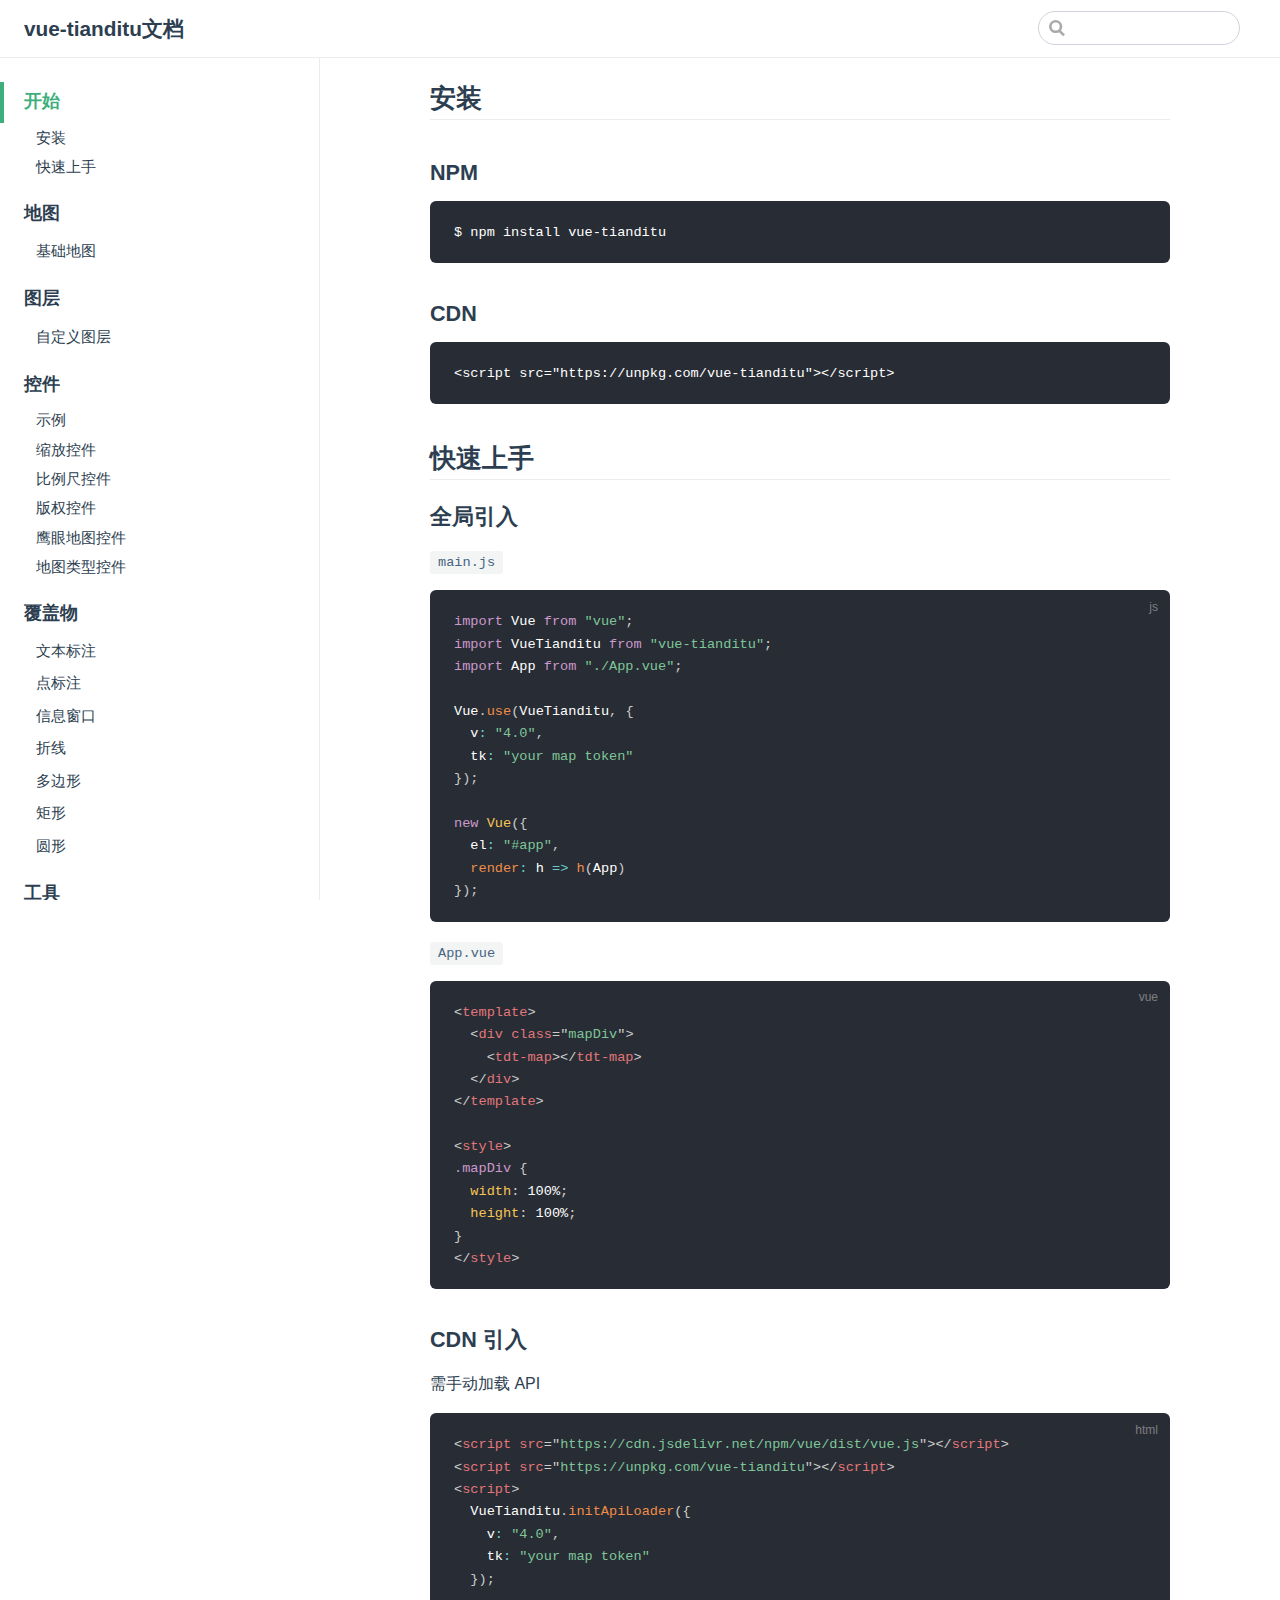
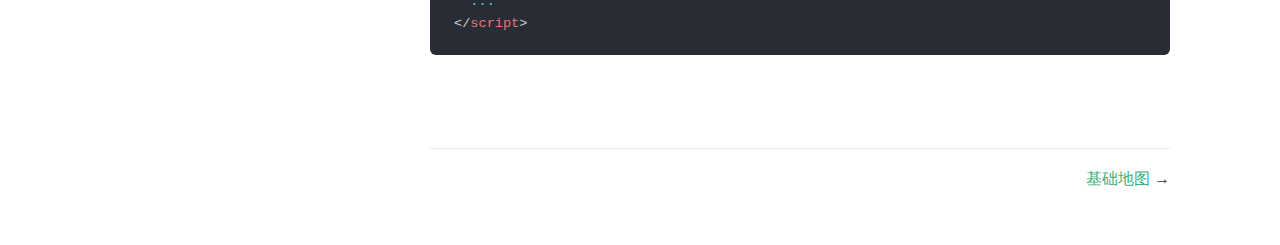
==== index.html @ 41cb0698 "Deploying to gh-pages from master a1e15fbc34be5a4263ae989bdc5f84b5597ebdca" ====
<!DOCTYPE html>
<html lang="en-US">
  <head>
    <meta charset="utf-8">
    <meta name="viewport" content="width=device-width,initial-scale=1">
    <title>安装 | vue-tianditu文档</title>
    <meta name="description" content="Just playing around">
    <meta name="generator" content="VuePress 1.3.1">
    
    
    <link rel="preload" href="/assets/css/0.styles.2b8901f4.css" as="style"><link rel="preload" href="/assets/js/app.0103d8ee.js" as="script"><link rel="preload" href="/assets/js/2.38d6255b.js" as="script"><link rel="preload" href="/assets/js/16.d889e24d.js" as="script"><link rel="prefetch" href="/assets/js/10.5da86cbf.js"><link rel="prefetch" href="/assets/js/11.1584022d.js"><link rel="prefetch" href="/assets/js/12.5afeac41.js"><link rel="prefetch" href="/assets/js/13.6cfb8b69.js"><link rel="prefetch" href="/assets/js/14.2cafe978.js"><link rel="prefetch" href="/assets/js/15.891f180a.js"><link rel="prefetch" href="/assets/js/17.16f0ef1c.js"><link rel="prefetch" href="/assets/js/18.aac888fa.js"><link rel="prefetch" href="/assets/js/19.11a2358c.js"><link rel="prefetch" href="/assets/js/20.7d4530d7.js"><link rel="prefetch" href="/assets/js/21.b9e1b8c1.js"><link rel="prefetch" href="/assets/js/22.2302a058.js"><link rel="prefetch" href="/assets/js/23.b92c9486.js"><link rel="prefetch" href="/assets/js/24.9cf5c2ca.js"><link rel="prefetch" href="/assets/js/25.ee757064.js"><link rel="prefetch" href="/assets/js/26.c5cabf4b.js"><link rel="prefetch" href="/assets/js/27.bbc0d172.js"><link rel="prefetch" href="/assets/js/28.e663d708.js"><link rel="prefetch" href="/assets/js/3.09a2d84a.js"><link rel="prefetch" href="/assets/js/4.41cd4122.js"><link rel="prefetch" href="/assets/js/5.0895ef56.js"><link rel="prefetch" href="/assets/js/6.913c36a0.js"><link rel="prefetch" href="/assets/js/7.f0cf2761.js"><link rel="prefetch" href="/assets/js/8.d93d11b2.js"><link rel="prefetch" href="/assets/js/9.519c31eb.js">
    <link rel="stylesheet" href="/assets/css/0.styles.2b8901f4.css">
  </head>
  <body>
    <div id="app" data-server-rendered="true"><div class="theme-container"><header class="navbar"><div class="sidebar-button"><svg xmlns="http://www.w3.org/2000/svg" aria-hidden="true" role="img" viewBox="0 0 448 512" class="icon"><path fill="currentColor" d="M436 124H12c-6.627 0-12-5.373-12-12V80c0-6.627 5.373-12 12-12h424c6.627 0 12 5.373 12 12v32c0 6.627-5.373 12-12 12zm0 160H12c-6.627 0-12-5.373-12-12v-32c0-6.627 5.373-12 12-12h424c6.627 0 12 5.373 12 12v32c0 6.627-5.373 12-12 12zm0 160H12c-6.627 0-12-5.373-12-12v-32c0-6.627 5.373-12 12-12h424c6.627 0 12 5.373 12 12v32c0 6.627-5.373 12-12 12z"></path></svg></div> <a href="/" class="home-link router-link-exact-active router-link-active"><!----> <span class="site-name">vue-tianditu文档</span></a> <div class="links"><div class="search-box"><input aria-label="Search" autocomplete="off" spellcheck="false" value=""> <!----></div> <!----></div></header> <div class="sidebar-mask"></div> <aside class="sidebar"><!---->  <ul class="sidebar-links"><li><a href="/" class="active sidebar-link">开始</a><ul class="sidebar-sub-headers"><li class="sidebar-sub-header"><a href="/#安装" class="sidebar-link">安装</a></li><li class="sidebar-sub-header"><a href="/#快速上手" class="sidebar-link">快速上手</a></li></ul></li><li><section class="sidebar-group depth-0"><p class="sidebar-heading"><span>地图</span> <!----></p> <ul class="sidebar-links sidebar-group-items"><li><a href="/map/map.html" class="sidebar-link">基础地图</a></li></ul></section></li><li><section class="sidebar-group depth-0"><p class="sidebar-heading"><span>图层</span> <!----></p> <ul class="sidebar-links sidebar-group-items"><li><a href="/tilelayer/tilelayer.html" class="sidebar-link">自定义图层</a></li></ul></section></li><li><a href="/control/control.html" class="sidebar-link">控件</a><ul class="sidebar-sub-headers"><li class="sidebar-sub-header"><a href="/control/control.html#示例" class="sidebar-link">示例</a></li><li class="sidebar-sub-header"><a href="/control/control.html#缩放控件" class="sidebar-link">缩放控件</a></li><li class="sidebar-sub-header"><a href="/control/control.html#比例尺控件" class="sidebar-link">比例尺控件</a></li><li class="sidebar-sub-header"><a href="/control/control.html#版权控件" class="sidebar-link">版权控件</a></li><li class="sidebar-sub-header"><a href="/control/control.html#鹰眼地图控件" class="sidebar-link">鹰眼地图控件</a></li><li class="sidebar-sub-header"><a href="/control/control.html#地图类型控件" class="sidebar-link">地图类型控件</a></li></ul></li><li><section class="sidebar-group depth-0"><p class="sidebar-heading"><span>覆盖物</span> <!----></p> <ul class="sidebar-links sidebar-group-items"><li><a href="/overlay/label.html" class="sidebar-link">文本标注</a></li><li><a href="/overlay/marker.html" class="sidebar-link">点标注</a></li><li><a href="/overlay/infowindow.html" class="sidebar-link">信息窗口</a></li><li><a href="/overlay/polyline.html" class="sidebar-link">折线</a></li><li><a href="/overlay/polygon.html" class="sidebar-link">多边形</a></li><li><a href="/overlay/rectangle.html" class="sidebar-link">矩形</a></li><li><a href="/overlay/circle.html" class="sidebar-link">圆形</a></li></ul></section></li><li><a href="/mousetool/mousetool.html" class="sidebar-link">工具</a><ul class="sidebar-sub-headers"><li class="sidebar-sub-header"><a href="/mousetool/mousetool.html#示例" class="sidebar-link">示例</a></li><li class="sidebar-sub-header"><a href="/mousetool/mousetool.html#属性" class="sidebar-link">属性</a></li><li class="sidebar-sub-header"><a href="/mousetool/mousetool.html#方法" class="sidebar-link">方法</a></li><li class="sidebar-sub-header"><a href="/mousetool/mousetool.html#标注工具" class="sidebar-link">标注工具</a></li><li class="sidebar-sub-header"><a href="/mousetool/mousetool.html#多边形工具" class="sidebar-link">多边形工具</a></li><li class="sidebar-sub-header"><a href="/mousetool/mousetool.html#折线工具" class="sidebar-link">折线工具</a></li><li class="sidebar-sub-header"><a href="/mousetool/mousetool.html#矩形工具" class="sidebar-link">矩形工具</a></li><li class="sidebar-sub-header"><a href="/mousetool/mousetool.html#画圆工具" class="sidebar-link">画圆工具</a></li></ul></li></ul> </aside> <main class="page"> <div class="theme-default-content content__default"><h2 id="安装"><a href="#安装" class="header-anchor">#</a> 安装</h2> <h3 id="npm"><a href="#npm" class="header-anchor">#</a> NPM</h3> <div class="language- extra-class"><pre class="language-text"><code>$ npm install vue-tianditu
</code></pre></div><h3 id="cdn"><a href="#cdn" class="header-anchor">#</a> CDN</h3> <div class="language- extra-class"><pre class="language-text"><code>&lt;script src=&quot;https://unpkg.com/vue-tianditu&quot;&gt;&lt;/script&gt;
</code></pre></div><h2 id="快速上手"><a href="#快速上手" class="header-anchor">#</a> 快速上手</h2> <h3 id="全局引入"><a href="#全局引入" class="header-anchor">#</a> 全局引入</h3> <p><code>main.js</code></p> <div class="language-js extra-class"><pre class="language-js"><code><span class="token keyword">import</span> Vue <span class="token keyword">from</span> <span class="token string">&quot;vue&quot;</span><span class="token punctuation">;</span>
<span class="token keyword">import</span> VueTianditu <span class="token keyword">from</span> <span class="token string">&quot;vue-tianditu&quot;</span><span class="token punctuation">;</span>
<span class="token keyword">import</span> App <span class="token keyword">from</span> <span class="token string">&quot;./App.vue&quot;</span><span class="token punctuation">;</span>

Vue<span class="token punctuation">.</span><span class="token function">use</span><span class="token punctuation">(</span>VueTianditu<span class="token punctuation">,</span> <span class="token punctuation">{</span>
  v<span class="token operator">:</span> <span class="token string">&quot;4.0&quot;</span><span class="token punctuation">,</span>
  tk<span class="token operator">:</span> <span class="token string">&quot;your map token&quot;</span>
<span class="token punctuation">}</span><span class="token punctuation">)</span><span class="token punctuation">;</span>

<span class="token keyword">new</span> <span class="token class-name">Vue</span><span class="token punctuation">(</span><span class="token punctuation">{</span>
  el<span class="token operator">:</span> <span class="token string">&quot;#app&quot;</span><span class="token punctuation">,</span>
  <span class="token function-variable function">render</span><span class="token operator">:</span> <span class="token parameter">h</span> <span class="token operator">=&gt;</span> <span class="token function">h</span><span class="token punctuation">(</span>App<span class="token punctuation">)</span>
<span class="token punctuation">}</span><span class="token punctuation">)</span><span class="token punctuation">;</span>
</code></pre></div><p><code>App.vue</code></p> <div class="language-vue extra-class"><pre class="language-vue"><code><span class="token tag"><span class="token tag"><span class="token punctuation">&lt;</span>template</span><span class="token punctuation">&gt;</span></span>
  <span class="token tag"><span class="token tag"><span class="token punctuation">&lt;</span>div</span> <span class="token attr-name">class</span><span class="token attr-value"><span class="token punctuation">=</span><span class="token punctuation">&quot;</span>mapDiv<span class="token punctuation">&quot;</span></span><span class="token punctuation">&gt;</span></span>
    <span class="token tag"><span class="token tag"><span class="token punctuation">&lt;</span>tdt-map</span><span class="token punctuation">&gt;</span></span><span class="token tag"><span class="token tag"><span class="token punctuation">&lt;/</span>tdt-map</span><span class="token punctuation">&gt;</span></span>
  <span class="token tag"><span class="token tag"><span class="token punctuation">&lt;/</span>div</span><span class="token punctuation">&gt;</span></span>
<span class="token tag"><span class="token tag"><span class="token punctuation">&lt;/</span>template</span><span class="token punctuation">&gt;</span></span>

<span class="token tag"><span class="token tag"><span class="token punctuation">&lt;</span>style</span><span class="token punctuation">&gt;</span></span><span class="token style"><span class="token language-css">
<span class="token selector">.mapDiv</span> <span class="token punctuation">{</span>
  <span class="token property">width</span><span class="token punctuation">:</span> 100%<span class="token punctuation">;</span>
  <span class="token property">height</span><span class="token punctuation">:</span> 100%<span class="token punctuation">;</span>
<span class="token punctuation">}</span>
</span></span><span class="token tag"><span class="token tag"><span class="token punctuation">&lt;/</span>style</span><span class="token punctuation">&gt;</span></span>
</code></pre></div><h3 id="cdn-引入"><a href="#cdn-引入" class="header-anchor">#</a> CDN 引入</h3> <p>需手动加载 API</p> <div class="language-html extra-class"><pre class="language-html"><code><span class="token tag"><span class="token tag"><span class="token punctuation">&lt;</span>script</span> <span class="token attr-name">src</span><span class="token attr-value"><span class="token punctuation">=</span><span class="token punctuation">&quot;</span>https://cdn.jsdelivr.net/npm/vue/dist/vue.js<span class="token punctuation">&quot;</span></span><span class="token punctuation">&gt;</span></span><span class="token script"></span><span class="token tag"><span class="token tag"><span class="token punctuation">&lt;/</span>script</span><span class="token punctuation">&gt;</span></span>
<span class="token tag"><span class="token tag"><span class="token punctuation">&lt;</span>script</span> <span class="token attr-name">src</span><span class="token attr-value"><span class="token punctuation">=</span><span class="token punctuation">&quot;</span>https://unpkg.com/vue-tianditu<span class="token punctuation">&quot;</span></span><span class="token punctuation">&gt;</span></span><span class="token script"></span><span class="token tag"><span class="token tag"><span class="token punctuation">&lt;/</span>script</span><span class="token punctuation">&gt;</span></span>
<span class="token tag"><span class="token tag"><span class="token punctuation">&lt;</span>script</span><span class="token punctuation">&gt;</span></span><span class="token script"><span class="token language-javascript">
  VueTianditu<span class="token punctuation">.</span><span class="token function">initApiLoader</span><span class="token punctuation">(</span><span class="token punctuation">{</span>
    v<span class="token operator">:</span> <span class="token string">&quot;4.0&quot;</span><span class="token punctuation">,</span>
    tk<span class="token operator">:</span> <span class="token string">&quot;your map token&quot;</span>
  <span class="token punctuation">}</span><span class="token punctuation">)</span><span class="token punctuation">;</span>
  <span class="token operator">...</span>
</span></span><span class="token tag"><span class="token tag"><span class="token punctuation">&lt;/</span>script</span><span class="token punctuation">&gt;</span></span>
</code></pre></div></div> <footer class="page-edit"><!----> <!----></footer> <div class="page-nav"><p class="inner"><!----> <span class="next"><a href="/map/map.html">
        基础地图
      </a>
      →
    </span></p></div> </main></div><div class="global-ui"></div></div>
    <script src="/assets/js/app.0103d8ee.js" defer></script><script src="/assets/js/2.38d6255b.js" defer></script><script src="/assets/js/16.d889e24d.js" defer></script>
  </body>
</html>
---- assets/css/0.styles.2b8901f4.css ----
#nprogress{pointer-events:none}#nprogress .bar{background:#3eaf7c;position:fixed;z-index:1031;top:0;left:0;width:100%;height:2px}#nprogress .peg{display:block;position:absolute;right:0;width:100px;height:100%;-webkit-box-shadow:0 0 10px #3eaf7c,0 0 5px #3eaf7c;box-shadow:0 0 10px #3eaf7c,0 0 5px #3eaf7c;opacity:1;-webkit-transform:rotate(3deg) translateY(-4px);transform:rotate(3deg) translateY(-4px)}#nprogress .spinner{display:block;position:fixed;z-index:1031;top:15px;right:15px}#nprogress .spinner-icon{width:18px;height:18px;-webkit-box-sizing:border-box;box-sizing:border-box;border-color:#3eaf7c transparent transparent #3eaf7c;border-style:solid;border-width:2px;border-radius:50%;-webkit-animation:nprogress-spinner .4s linear infinite;animation:nprogress-spinner .4s linear infinite}.nprogress-custom-parent{overflow:hidden;position:relative}.nprogress-custom-parent #nprogress .bar,.nprogress-custom-parent #nprogress .spinner{position:absolute}@-webkit-keyframes nprogress-spinner{0%{-webkit-transform:rotate(0deg);transform:rotate(0deg)}to{-webkit-transform:rotate(1turn);transform:rotate(1turn)}}@keyframes nprogress-spinner{0%{-webkit-transform:rotate(0deg);transform:rotate(0deg)}to{-webkit-transform:rotate(1turn);transform:rotate(1turn)}}.icon.outbound{color:#aaa;display:inline-block;vertical-align:middle;position:relative;top:-1px}.home{padding:3.6rem 2rem 0;max-width:960px;margin:0 auto;display:block}.home .hero{text-align:center}.home .hero img{max-width:100%;max-height:280px;display:block;margin:3rem auto 1.5rem}.home .hero h1{font-size:3rem}.home .hero .action,.home .hero .description,.home .hero h1{margin:1.8rem auto}.home .hero .description{max-width:35rem;font-size:1.6rem;line-height:1.3;color:#6a8bad}.home .hero .action-button{display:inline-block;font-size:1.2rem;color:#fff;background-color:#3eaf7c;padding:.8rem 1.6rem;border-radius:4px;-webkit-transition:background-color .1s ease;transition:background-color .1s ease;-webkit-box-sizing:border-box;box-sizing:border-box;border-bottom:1px solid #389d70}.home .hero .action-button:hover{background-color:#4abf8a}.home .features{border-top:1px solid #eaecef;padding:1.2rem 0;margin-top:2.5rem;display:-webkit-box;display:-ms-flexbox;display:flex;-ms-flex-wrap:wrap;flex-wrap:wrap;-webkit-box-align:start;-ms-flex-align:start;align-items:flex-start;-ms-flex-line-pack:stretch;align-content:stretch;-webkit-box-pack:justify;-ms-flex-pack:justify;justify-content:space-between}.home .feature{-webkit-box-flex:1;-ms-flex-positive:1;flex-grow:1;-ms-flex-preferred-size:30%;flex-basis:30%;max-width:30%}.home .feature h2{font-size:1.4rem;font-weight:500;border-bottom:none;padding-bottom:0;color:#3a5169}.home .feature p{color:#4e6e8e}.home .footer{padding:2.5rem;border-top:1px solid #eaecef;text-align:center;color:#4e6e8e}@media (max-width:719px){.home .features{-webkit-box-orient:vertical;-webkit-box-direction:normal;-ms-flex-direction:column;flex-direction:column}.home .feature{max-width:100%;padding:0 2.5rem}}@media (max-width:419px){.home{padding-left:1.5rem;padding-right:1.5rem}.home .hero img{max-height:210px;margin:2rem auto 1.2rem}.home .hero h1{font-size:2rem}.home .hero .action,.home .hero .description,.home .hero h1{margin:1.2rem auto}.home .hero .description{font-size:1.2rem}.home .hero .action-button{font-size:1rem;padding:.6rem 1.2rem}.home .feature h2{font-size:1.25rem}}.search-box{display:inline-block;position:relative;margin-right:1rem}.search-box input{cursor:text;width:10rem;height:2rem;color:#4e6e8e;display:inline-block;border:1px solid #cfd4db;border-radius:2rem;font-size:.9rem;line-height:2rem;padding:0 .5rem 0 2rem;outline:none;-webkit-transition:all .2s ease;transition:all .2s ease;background:#fff url(/assets/img/search.83621669.svg) .6rem .5rem no-repeat;background-size:1rem}.search-box input:focus{cursor:auto;border-color:#3eaf7c}.search-box .suggestions{background:#fff;width:20rem;position:absolute;top:1.5rem;border:1px solid #cfd4db;border-radius:6px;padding:.4rem;list-style-type:none}.search-box .suggestions.align-right{right:0}.search-box .suggestion{line-height:1.4;padding:.4rem .6rem;border-radius:4px;cursor:pointer}.search-box .suggestion a{white-space:normal;color:#5d82a6}.search-box .suggestion a .page-title{font-weight:600}.search-box .suggestion a .header{font-size:.9em;margin-left:.25em}.search-box .suggestion.focused{background-color:#f3f4f5}.search-box .suggestion.focused a{color:#3eaf7c}@media (max-width:959px){.search-box input{cursor:pointer;width:0;border-color:transparent;position:relative}.search-box input:focus{cursor:text;left:0;width:10rem}}@media (-ms-high-contrast:none){.search-box input{height:2rem}}@media (max-width:959px) and (min-width:719px){.search-box .suggestions{left:0}}@media (max-width:719px){.search-box{margin-right:0}.search-box input{left:1rem}.search-box .suggestions{right:0}}@media (max-width:419px){.search-box .suggestions{width:calc(100vw - 4rem)}.search-box input:focus{width:8rem}}.sidebar-button{cursor:pointer;display:none;width:1.25rem;height:1.25rem;position:absolute;padding:.6rem;top:.6rem;left:1rem}.sidebar-button .icon{display:block;width:1.25rem;height:1.25rem}@media (max-width:719px){.sidebar-button{display:block}}.dropdown-enter,.dropdown-leave-to{height:0!important}.dropdown-wrapper{cursor:pointer}.dropdown-wrapper .dropdown-title{display:block;font-size:.9rem;font-family:inherit;cursor:inherit;padding:inherit;line-height:1.4rem;background:transparent;border:none;font-weight:500;color:#2c3e50}.dropdown-wrapper .dropdown-title:hover{border-color:transparent}.dropdown-wrapper .dropdown-title .arrow{vertical-align:middle;margin-top:-1px;margin-left:.4rem}.dropdown-wrapper .nav-dropdown .dropdown-item{color:inherit;line-height:1.7rem}.dropdown-wrapper .nav-dropdown .dropdown-item h4{margin:.45rem 0 0;border-top:1px solid #eee;padding:.45rem 1.5rem 0 1.25rem}.dropdown-wrapper .nav-dropdown .dropdown-item .dropdown-subitem-wrapper{padding:0;list-style:none}.dropdown-wrapper .nav-dropdown .dropdown-item .dropdown-subitem-wrapper .dropdown-subitem{font-size:.9em}.dropdown-wrapper .nav-dropdown .dropdown-item a{display:block;line-height:1.7rem;position:relative;border-bottom:none;font-weight:400;margin-bottom:0;padding:0 1.5rem 0 1.25rem}.dropdown-wrapper .nav-dropdown .dropdown-item a.router-link-active,.dropdown-wrapper .nav-dropdown .dropdown-item a:hover{color:#3eaf7c}.dropdown-wrapper .nav-dropdown .dropdown-item a.router-link-active:after{content:"";width:0;height:0;border-left:5px solid #3eaf7c;border-top:3px solid transparent;border-bottom:3px solid transparent;position:absolute;top:calc(50% - 2px);left:9px}.dropdown-wrapper .nav-dropdown .dropdown-item:first-child h4{margin-top:0;padding-top:0;border-top:0}@media (max-width:719px){.dropdown-wrapper.open .dropdown-title{margin-bottom:.5rem}.dropdown-wrapper .dropdown-title{font-weight:600;font-size:inherit}.dropdown-wrapper .dropdown-title:hover{color:#3eaf7c}.dropdown-wrapper .nav-dropdown{-webkit-transition:height .1s ease-out;transition:height .1s ease-out;overflow:hidden}.dropdown-wrapper .nav-dropdown .dropdown-item h4{border-top:0;margin-top:0;padding-top:0}.dropdown-wrapper .nav-dropdown .dropdown-item>a,.dropdown-wrapper .nav-dropdown .dropdown-item h4{font-size:15px;line-height:2rem}.dropdown-wrapper .nav-dropdown .dropdown-item .dropdown-subitem{font-size:14px;padding-left:1rem}}@media (min-width:719px){.dropdown-wrapper{height:1.8rem}.dropdown-wrapper.open .nav-dropdown,.dropdown-wrapper:hover .nav-dropdown{display:block!important}.dropdown-wrapper.open:blur{display:none}.dropdown-wrapper .dropdown-title .arrow{border-left:4px solid transparent;border-right:4px solid transparent;border-top:6px solid #ccc;border-bottom:0}.dropdown-wrapper .nav-dropdown{display:none;height:auto!important;-webkit-box-sizing:border-box;box-sizing:border-box;max-height:calc(100vh - 2.7rem);overflow-y:auto;position:absolute;top:100%;right:0;background-color:#fff;padding:.6rem 0;border:1px solid;border-color:#ddd #ddd #ccc;text-align:left;border-radius:.25rem;white-space:nowrap;margin:0}}.nav-links{display:inline-block}.nav-links a{line-height:1.4rem;color:inherit}.nav-links a.router-link-active,.nav-links a:hover{color:#3eaf7c}.nav-links .nav-item{position:relative;display:inline-block;margin-left:1.5rem;line-height:2rem}.nav-links .nav-item:first-child{margin-left:0}.nav-links .repo-link{margin-left:1.5rem}@media (max-width:719px){.nav-links .nav-item,.nav-links .repo-link{margin-left:0}}@media (min-width:719px){.nav-links a.router-link-active,.nav-links a:hover{color:#2c3e50}.nav-item>a:not(.external).router-link-active,.nav-item>a:not(.external):hover{margin-bottom:-2px;border-bottom:2px solid #46bd87}}.navbar{padding:.7rem 1.5rem;line-height:2.2rem}.navbar a,.navbar img,.navbar span{display:inline-block}.navbar .logo{height:2.2rem;min-width:2.2rem;margin-right:.8rem;vertical-align:top}.navbar .site-name{font-size:1.3rem;font-weight:600;color:#2c3e50;position:relative}.navbar .links{padding-left:1.5rem;-webkit-box-sizing:border-box;box-sizing:border-box;background-color:#fff;white-space:nowrap;font-size:.9rem;position:absolute;right:1.5rem;top:.7rem;display:-webkit-box;display:-ms-flexbox;display:flex}.navbar .links .search-box{-webkit-box-flex:0;-ms-flex:0 0 auto;flex:0 0 auto;vertical-align:top}@media (max-width:719px){.navbar{padding-left:4rem}.navbar .can-hide{display:none}.navbar .links{padding-left:1.5rem}.navbar .site-name{width:calc(100vw - 9.4rem);overflow:hidden;white-space:nowrap;text-overflow:ellipsis}}.page-edit{max-width:740px;margin:0 auto;padding:2rem 2.5rem}@media (max-width:959px){.page-edit{padding:2rem}}@media (max-width:419px){.page-edit{padding:1.5rem}}.page-edit{padding-top:1rem;padding-bottom:1rem;overflow:auto}.page-edit .edit-link{display:inline-block}.page-edit .edit-link a{color:#4e6e8e;margin-right:.25rem}.page-edit .last-updated{float:right;font-size:.9em}.page-edit .last-updated .prefix{font-weight:500;color:#4e6e8e}.page-edit .last-updated .time{font-weight:400;color:#aaa}@media (max-width:719px){.page-edit .edit-link{margin-bottom:.5rem}.page-edit .last-updated{font-size:.8em;float:none;text-align:left}}.page-nav{max-width:740px;margin:0 auto;padding:2rem 2.5rem}@media (max-width:959px){.page-nav{padding:2rem}}@media (max-width:419px){.page-nav{padding:1.5rem}}.page-nav{padding-top:1rem;padding-bottom:0}.page-nav .inner{min-height:2rem;margin-top:0;border-top:1px solid #eaecef;padding-top:1rem;overflow:auto}.page-nav .next{float:right}.page{padding-bottom:2rem;display:block}.sidebar-group .sidebar-group{padding-left:.5em}.sidebar-group:not(.collapsable) .sidebar-heading:not(.clickable){cursor:auto;color:inherit}.sidebar-group.is-sub-group{padding-left:0}.sidebar-group.is-sub-group>.sidebar-heading{font-size:.95em;line-height:1.4;font-weight:400;padding-left:2rem}.sidebar-group.is-sub-group>.sidebar-heading:not(.clickable){opacity:.5}.sidebar-group.is-sub-group>.sidebar-group-items{padding-left:1rem}.sidebar-group.is-sub-group>.sidebar-group-items>li>.sidebar-link{font-size:.95em;border-left:none}.sidebar-group.depth-2>.sidebar-heading{border-left:none}.sidebar-heading{color:#2c3e50;-webkit-transition:color .15s ease;transition:color .15s ease;cursor:pointer;font-size:1.1em;font-weight:700;padding:.35rem 1.5rem .35rem 1.25rem;width:100%;-webkit-box-sizing:border-box;box-sizing:border-box;margin:0;border-left:.25rem solid transparent}.sidebar-heading.open,.sidebar-heading:hover{color:inherit}.sidebar-heading .arrow{position:relative;top:-.12em;left:.5em}.sidebar-heading.clickable.active{font-weight:600;color:#3eaf7c;border-left-color:#3eaf7c}.sidebar-heading.clickable:hover{color:#3eaf7c}.sidebar-group-items{-webkit-transition:height .1s ease-out;transition:height .1s ease-out;font-size:.95em;overflow:hidden}.sidebar .sidebar-sub-headers{padding-left:1rem;font-size:.95em}a.sidebar-link{font-size:1em;font-weight:400;display:inline-block;color:#2c3e50;border-left:.25rem solid transparent;padding:.35rem 1rem .35rem 1.25rem;line-height:1.4;width:100%;-webkit-box-sizing:border-box;box-sizing:border-box}a.sidebar-link:hover{color:#3eaf7c}a.sidebar-link.active{font-weight:600;color:#3eaf7c;border-left-color:#3eaf7c}.sidebar-group a.sidebar-link{padding-left:2rem}.sidebar-sub-headers a.sidebar-link{padding-top:.25rem;padding-bottom:.25rem;border-left:none}.sidebar-sub-headers a.sidebar-link.active{font-weight:500}.sidebar ul{padding:0;margin:0;list-style-type:none}.sidebar a{display:inline-block}.sidebar .nav-links{display:none;border-bottom:1px solid #eaecef;padding:.5rem 0 .75rem}.sidebar .nav-links a{font-weight:600}.sidebar .nav-links .nav-item,.sidebar .nav-links .repo-link{display:block;line-height:1.25rem;font-size:1.1em;padding:.5rem 0 .5rem 1.5rem}.sidebar>.sidebar-links{padding:1.5rem 0}.sidebar>.sidebar-links>li>a.sidebar-link{font-size:1.1em;line-height:1.7;font-weight:700}.sidebar>.sidebar-links>li:not(:first-child){margin-top:.75rem}@media (max-width:719px){.sidebar .nav-links{display:block}.sidebar .nav-links .dropdown-wrapper .nav-dropdown .dropdown-item a.router-link-active:after{top:calc(1rem - 2px)}.sidebar>.sidebar-links{padding:1rem 0}}code[class*=language-],pre[class*=language-]{color:#ccc;background:none;font-family:Consolas,Monaco,Andale Mono,Ubuntu Mono,monospace;font-size:1em;text-align:left;white-space:pre;word-spacing:normal;word-break:normal;word-wrap:normal;line-height:1.5;-moz-tab-size:4;-o-tab-size:4;tab-size:4;-webkit-hyphens:none;-ms-hyphens:none;hyphens:none}pre[class*=language-]{padding:1em;margin:.5em 0;overflow:auto}:not(pre)>code[class*=language-],pre[class*=language-]{background:#2d2d2d}:not(pre)>code[class*=language-]{padding:.1em;border-radius:.3em;white-space:normal}.token.block-comment,.token.cdata,.token.comment,.token.doctype,.token.prolog{color:#999}.token.punctuation{color:#ccc}.token.attr-name,.token.deleted,.token.namespace,.token.tag{color:#e2777a}.token.function-name{color:#6196cc}.token.boolean,.token.function,.token.number{color:#f08d49}.token.class-name,.token.constant,.token.property,.token.symbol{color:#f8c555}.token.atrule,.token.builtin,.token.important,.token.keyword,.token.selector{color:#cc99cd}.token.attr-value,.token.char,.token.regex,.token.string,.token.variable{color:#7ec699}.token.entity,.token.operator,.token.url{color:#67cdcc}.token.bold,.token.important{font-weight:700}.token.italic{font-style:italic}.token.entity{cursor:help}.token.inserted{color:green}.theme-default-content code{color:#476582;padding:.25rem .5rem;margin:0;font-size:.85em;background-color:rgba(27,31,35,.05);border-radius:3px}.theme-default-content code .token.deleted{color:#ec5975}.theme-default-content code .token.inserted{color:#3eaf7c}.theme-default-content pre,.theme-default-content pre[class*=language-]{line-height:1.4;padding:1.25rem 1.5rem;margin:.85rem 0;background-color:#282c34;border-radius:6px;overflow:auto}.theme-default-content pre[class*=language-] code,.theme-default-content pre code{color:#fff;padding:0;background-color:transparent;border-radius:0}div[class*=language-]{position:relative;background-color:#282c34;border-radius:6px}div[class*=language-] .highlight-lines{-webkit-user-select:none;-ms-user-select:none;user-select:none;padding-top:1.3rem;position:absolute;top:0;left:0;width:100%;line-height:1.4}div[class*=language-] .highlight-lines .highlighted{background-color:rgba(0,0,0,.66)}div[class*=language-] pre,div[class*=language-] pre[class*=language-]{background:transparent;position:relative;z-index:1}div[class*=language-]:before{position:absolute;z-index:3;top:.8em;right:1em;font-size:.75rem;color:hsla(0,0%,100%,.4)}div[class*=language-]:not(.line-numbers-mode) .line-numbers-wrapper{display:none}div[class*=language-].line-numbers-mode .highlight-lines .highlighted{position:relative}div[class*=language-].line-numbers-mode .highlight-lines .highlighted:before{content:" ";position:absolute;z-index:3;left:0;top:0;display:block;width:3.5rem;height:100%;background-color:rgba(0,0,0,.66)}div[class*=language-].line-numbers-mode pre{padding-left:4.5rem;vertical-align:middle}div[class*=language-].line-numbers-mode .line-numbers-wrapper{position:absolute;top:0;width:3.5rem;text-align:center;color:hsla(0,0%,100%,.3);padding:1.25rem 0;line-height:1.4}div[class*=language-].line-numbers-mode .line-numbers-wrapper br{-webkit-user-select:none;-ms-user-select:none;user-select:none}div[class*=language-].line-numbers-mode .line-numbers-wrapper .line-number{position:relative;z-index:4;-webkit-user-select:none;-ms-user-select:none;user-select:none;font-size:.85em}div[class*=language-].line-numbers-mode:after{content:"";position:absolute;z-index:2;top:0;left:0;width:3.5rem;height:100%;border-radius:6px 0 0 6px;border-right:1px solid rgba(0,0,0,.66);background-color:#282c34}div[class~=language-js]:before{content:"js"}div[class~=language-ts]:before{content:"ts"}div[class~=language-html]:before{content:"html"}div[class~=language-md]:before{content:"md"}div[class~=language-vue]:before{content:"vue"}div[class~=language-css]:before{content:"css"}div[class~=language-sass]:before{content:"sass"}div[class~=language-scss]:before{content:"scss"}div[class~=language-less]:before{content:"less"}div[class~=language-stylus]:before{content:"stylus"}div[class~=language-go]:before{content:"go"}div[class~=language-java]:before{content:"java"}div[class~=language-c]:before{content:"c"}div[class~=language-sh]:before{content:"sh"}div[class~=language-yaml]:before{content:"yaml"}div[class~=language-py]:before{content:"py"}div[class~=language-docker]:before{content:"docker"}div[class~=language-dockerfile]:before{content:"dockerfile"}div[class~=language-makefile]:before{content:"makefile"}div[class~=language-javascript]:before{content:"js"}div[class~=language-typescript]:before{content:"ts"}div[class~=language-markup]:before{content:"html"}div[class~=language-markdown]:before{content:"md"}div[class~=language-json]:before{content:"json"}div[class~=language-ruby]:before{content:"rb"}div[class~=language-python]:before{content:"py"}div[class~=language-bash]:before{content:"sh"}div[class~=language-php]:before{content:"php"}.custom-block .custom-block-title{font-weight:600;margin-bottom:-.4rem}.custom-block.danger,.custom-block.tip,.custom-block.warning{padding:.1rem 1.5rem;border-left-width:.5rem;border-left-style:solid;margin:1rem 0}.custom-block.tip{background-color:#f3f5f7;border-color:#42b983}.custom-block.warning{background-color:rgba(255,229,100,.3);border-color:#e7c000;color:#6b5900}.custom-block.warning .custom-block-title{color:#b29400}.custom-block.warning a{color:#2c3e50}.custom-block.danger{background-color:#ffe6e6;border-color:#c00;color:#4d0000}.custom-block.danger .custom-block-title{color:#900}.custom-block.danger a{color:#2c3e50}.custom-block.details{display:block;position:relative;border-radius:2px;margin:1.6em 0;padding:1.6em;background-color:#eee}.custom-block.details h4{margin-top:0}.custom-block.details figure:last-child,.custom-block.details p:last-child{margin-bottom:0;padding-bottom:0}.custom-block.details summary{outline:none;cursor:pointer}.arrow{display:inline-block;width:0;height:0}.arrow.up{border-bottom:6px solid #ccc}.arrow.down,.arrow.up{border-left:4px solid transparent;border-right:4px solid transparent}.arrow.down{border-top:6px solid #ccc}.arrow.right{border-left:6px solid #ccc}.arrow.left,.arrow.right{border-top:4px solid transparent;border-bottom:4px solid transparent}.arrow.left{border-right:6px solid #ccc}.theme-default-content:not(.custom){max-width:740px;margin:0 auto;padding:2rem 2.5rem}@media (max-width:959px){.theme-default-content:not(.custom){padding:2rem}}@media (max-width:419px){.theme-default-content:not(.custom){padding:1.5rem}}.table-of-contents .badge{vertical-align:middle}body,html{padding:0;margin:0;background-color:#fff}body{font-family:-apple-system,BlinkMacSystemFont,Segoe UI,Roboto,Oxygen,Ubuntu,Cantarell,Fira Sans,Droid Sans,Helvetica Neue,sans-serif;-webkit-font-smoothing:antialiased;-moz-osx-font-smoothing:grayscale;font-size:16px;color:#2c3e50}.page{padding-left:20rem}.navbar{z-index:20;right:0;height:3.6rem;background-color:#fff;box-sizing:border-box;border-bottom:1px solid #eaecef}.navbar,.sidebar-mask{position:fixed;top:0;left:0}.sidebar-mask{z-index:9;width:100vw;height:100vh;display:none}.sidebar{font-size:16px;background-color:#fff;width:20rem;position:fixed;z-index:10;margin:0;top:3.6rem;left:0;bottom:0;box-sizing:border-box;border-right:1px solid #eaecef;overflow-y:auto}.theme-default-content:not(.custom)>:first-child{margin-top:3.6rem}.theme-default-content:not(.custom) a:hover{text-decoration:underline}.theme-default-content:not(.custom) p.demo{padding:1rem 1.5rem;border:1px solid #ddd;border-radius:4px}.theme-default-content:not(.custom) img{max-width:100%}.theme-default-content.custom{padding:0;margin:0}.theme-default-content.custom img{max-width:100%}a{font-weight:500;text-decoration:none}a,p a code{color:#3eaf7c}p a code{font-weight:400}kbd{background:#eee;border:.15rem solid #ddd;border-bottom:.25rem solid #ddd;border-radius:.15rem;padding:0 .15em}blockquote{font-size:1rem;color:#999;border-left:.2rem solid #dfe2e5;margin:1rem 0;padding:.25rem 0 .25rem 1rem}blockquote>p{margin:0}ol,ul{padding-left:1.2em}strong{font-weight:600}h1,h2,h3,h4,h5,h6{font-weight:600;line-height:1.25}.theme-default-content:not(.custom)>h1,.theme-default-content:not(.custom)>h2,.theme-default-content:not(.custom)>h3,.theme-default-content:not(.custom)>h4,.theme-default-content:not(.custom)>h5,.theme-default-content:not(.custom)>h6{margin-top:-3.1rem;padding-top:4.6rem;margin-bottom:0}.theme-default-content:not(.custom)>h1:first-child,.theme-default-content:not(.custom)>h2:first-child,.theme-default-content:not(.custom)>h3:first-child,.theme-default-content:not(.custom)>h4:first-child,.theme-default-content:not(.custom)>h5:first-child,.theme-default-content:not(.custom)>h6:first-child{margin-top:-1.5rem;margin-bottom:1rem}.theme-default-content:not(.custom)>h1:first-child+.custom-block,.theme-default-content:not(.custom)>h1:first-child+p,.theme-default-content:not(.custom)>h1:first-child+pre,.theme-default-content:not(.custom)>h2:first-child+.custom-block,.theme-default-content:not(.custom)>h2:first-child+p,.theme-default-content:not(.custom)>h2:first-child+pre,.theme-default-content:not(.custom)>h3:first-child+.custom-block,.theme-default-content:not(.custom)>h3:first-child+p,.theme-default-content:not(.custom)>h3:first-child+pre,.theme-default-content:not(.custom)>h4:first-child+.custom-block,.theme-default-content:not(.custom)>h4:first-child+p,.theme-default-content:not(.custom)>h4:first-child+pre,.theme-default-content:not(.custom)>h5:first-child+.custom-block,.theme-default-content:not(.custom)>h5:first-child+p,.theme-default-content:not(.custom)>h5:first-child+pre,.theme-default-content:not(.custom)>h6:first-child+.custom-block,.theme-default-content:not(.custom)>h6:first-child+p,.theme-default-content:not(.custom)>h6:first-child+pre{margin-top:2rem}h1:hover .header-anchor,h2:hover .header-anchor,h3:hover .header-anchor,h4:hover .header-anchor,h5:hover .header-anchor,h6:hover .header-anchor{opacity:1}h1{font-size:2.2rem}h2{font-size:1.65rem;padding-bottom:.3rem;border-bottom:1px solid #eaecef}h3{font-size:1.35rem}a.header-anchor{font-size:.85em;float:left;margin-left:-.87em;padding-right:.23em;margin-top:.125em;opacity:0}a.header-anchor:hover{text-decoration:none}.line-number,code,kbd{font-family:source-code-pro,Menlo,Monaco,Consolas,Courier New,monospace}ol,p,ul{line-height:1.7}hr{border:0;border-top:1px solid #eaecef}table{border-collapse:collapse;margin:1rem 0;display:block;overflow-x:auto}tr{border-top:1px solid #dfe2e5}tr:nth-child(2n){background-color:#f6f8fa}td,th{border:1px solid #dfe2e5;padding:.6em 1em}.theme-container.sidebar-open .sidebar-mask{display:block}.theme-container.no-navbar .theme-default-content:not(.custom)>h1,.theme-container.no-navbar h2,.theme-container.no-navbar h3,.theme-container.no-navbar h4,.theme-container.no-navbar h5,.theme-container.no-navbar h6{margin-top:1.5rem;padding-top:0}.theme-container.no-navbar .sidebar{top:0}@media (min-width:720px){.theme-container.no-sidebar .sidebar{display:none}.theme-container.no-sidebar .page{padding-left:0}}@media (max-width:959px){.sidebar{font-size:15px;width:16.4rem}.page{padding-left:16.4rem}}@media (max-width:719px){.sidebar{top:0;padding-top:3.6rem;transform:translateX(-100%);transition:transform .2s ease}.page{padding-left:0}.theme-container.sidebar-open .sidebar{transform:translateX(0)}.theme-container.no-navbar .sidebar{padding-top:0}}@media (max-width:419px){h1{font-size:1.9rem}.theme-default-content div[class*=language-]{margin:.85rem -1.5rem;border-radius:0}}.mapDiv[data-v-4a07d2b2],.mapDiv[data-v-5b4ee6ba],.mapDiv[data-v-7feb2cc2],.mapDiv[data-v-19b83718],.mapDiv[data-v-38b61da5],.mapDiv[data-v-61dcf39e],.mapDiv[data-v-67b619e8],.mapDiv[data-v-5988c0e1],.mapDiv[data-v-7131c26c],.mapDiv[data-v-565400ea],.mapDiv[data-v-5435573a]{width:100%;height:300px}.badge[data-v-15b7b770]{display:inline-block;font-size:14px;height:18px;line-height:18px;border-radius:3px;padding:0 6px;color:#fff}.badge.green[data-v-15b7b770],.badge.tip[data-v-15b7b770],.badge[data-v-15b7b770]{background-color:#42b983}.badge.error[data-v-15b7b770]{background-color:#da5961}.badge.warn[data-v-15b7b770],.badge.warning[data-v-15b7b770],.badge.yellow[data-v-15b7b770]{background-color:#e7c000}.badge+.badge[data-v-15b7b770]{margin-left:5px}
---- assets/css/0.styles.2b8901f4.css ----
#nprogress{pointer-events:none}#nprogress .bar{background:#3eaf7c;position:fixed;z-index:1031;top:0;left:0;width:100%;height:2px}#nprogress .peg{display:block;position:absolute;right:0;width:100px;height:100%;-webkit-box-shadow:0 0 10px #3eaf7c,0 0 5px #3eaf7c;box-shadow:0 0 10px #3eaf7c,0 0 5px #3eaf7c;opacity:1;-webkit-transform:rotate(3deg) translateY(-4px);transform:rotate(3deg) translateY(-4px)}#nprogress .spinner{display:block;position:fixed;z-index:1031;top:15px;right:15px}#nprogress .spinner-icon{width:18px;height:18px;-webkit-box-sizing:border-box;box-sizing:border-box;border-color:#3eaf7c transparent transparent #3eaf7c;border-style:solid;border-width:2px;border-radius:50%;-webkit-animation:nprogress-spinner .4s linear infinite;animation:nprogress-spinner .4s linear infinite}.nprogress-custom-parent{overflow:hidden;position:relative}.nprogress-custom-parent #nprogress .bar,.nprogress-custom-parent #nprogress .spinner{position:absolute}@-webkit-keyframes nprogress-spinner{0%{-webkit-transform:rotate(0deg);transform:rotate(0deg)}to{-webkit-transform:rotate(1turn);transform:rotate(1turn)}}@keyframes nprogress-spinner{0%{-webkit-transform:rotate(0deg);transform:rotate(0deg)}to{-webkit-transform:rotate(1turn);transform:rotate(1turn)}}.icon.outbound{color:#aaa;display:inline-block;vertical-align:middle;position:relative;top:-1px}.home{padding:3.6rem 2rem 0;max-width:960px;margin:0 auto;display:block}.home .hero{text-align:center}.home .hero img{max-width:100%;max-height:280px;display:block;margin:3rem auto 1.5rem}.home .hero h1{font-size:3rem}.home .hero .action,.home .hero .description,.home .hero h1{margin:1.8rem auto}.home .hero .description{max-width:35rem;font-size:1.6rem;line-height:1.3;color:#6a8bad}.home .hero .action-button{display:inline-block;font-size:1.2rem;color:#fff;background-color:#3eaf7c;padding:.8rem 1.6rem;border-radius:4px;-webkit-transition:background-color .1s ease;transition:background-color .1s ease;-webkit-box-sizing:border-box;box-sizing:border-box;border-bottom:1px solid #389d70}.home .hero .action-button:hover{background-color:#4abf8a}.home .features{border-top:1px solid #eaecef;padding:1.2rem 0;margin-top:2.5rem;display:-webkit-box;display:-ms-flexbox;display:flex;-ms-flex-wrap:wrap;flex-wrap:wrap;-webkit-box-align:start;-ms-flex-align:start;align-items:flex-start;-ms-flex-line-pack:stretch;align-content:stretch;-webkit-box-pack:justify;-ms-flex-pack:justify;justify-content:space-between}.home .feature{-webkit-box-flex:1;-ms-flex-positive:1;flex-grow:1;-ms-flex-preferred-size:30%;flex-basis:30%;max-width:30%}.home .feature h2{font-size:1.4rem;font-weight:500;border-bottom:none;padding-bottom:0;color:#3a5169}.home .feature p{color:#4e6e8e}.home .footer{padding:2.5rem;border-top:1px solid #eaecef;text-align:center;color:#4e6e8e}@media (max-width:719px){.home .features{-webkit-box-orient:vertical;-webkit-box-direction:normal;-ms-flex-direction:column;flex-direction:column}.home .feature{max-width:100%;padding:0 2.5rem}}@media (max-width:419px){.home{padding-left:1.5rem;padding-right:1.5rem}.home .hero img{max-height:210px;margin:2rem auto 1.2rem}.home .hero h1{font-size:2rem}.home .hero .action,.home .hero .description,.home .hero h1{margin:1.2rem auto}.home .hero .description{font-size:1.2rem}.home .hero .action-button{font-size:1rem;padding:.6rem 1.2rem}.home .feature h2{font-size:1.25rem}}.search-box{display:inline-block;position:relative;margin-right:1rem}.search-box input{cursor:text;width:10rem;height:2rem;color:#4e6e8e;display:inline-block;border:1px solid #cfd4db;border-radius:2rem;font-size:.9rem;line-height:2rem;padding:0 .5rem 0 2rem;outline:none;-webkit-transition:all .2s ease;transition:all .2s ease;background:#fff url(/assets/img/search.83621669.svg) .6rem .5rem no-repeat;background-size:1rem}.search-box input:focus{cursor:auto;border-color:#3eaf7c}.search-box .suggestions{background:#fff;width:20rem;position:absolute;top:1.5rem;border:1px solid #cfd4db;border-radius:6px;padding:.4rem;list-style-type:none}.search-box .suggestions.align-right{right:0}.search-box .suggestion{line-height:1.4;padding:.4rem .6rem;border-radius:4px;cursor:pointer}.search-box .suggestion a{white-space:normal;color:#5d82a6}.search-box .suggestion a .page-title{font-weight:600}.search-box .suggestion a .header{font-size:.9em;margin-left:.25em}.search-box .suggestion.focused{background-color:#f3f4f5}.search-box .suggestion.focused a{color:#3eaf7c}@media (max-width:959px){.search-box input{cursor:pointer;width:0;border-color:transparent;position:relative}.search-box input:focus{cursor:text;left:0;width:10rem}}@media (-ms-high-contrast:none){.search-box input{height:2rem}}@media (max-width:959px) and (min-width:719px){.search-box .suggestions{left:0}}@media (max-width:719px){.search-box{margin-right:0}.search-box input{left:1rem}.search-box .suggestions{right:0}}@media (max-width:419px){.search-box .suggestions{width:calc(100vw - 4rem)}.search-box input:focus{width:8rem}}.sidebar-button{cursor:pointer;display:none;width:1.25rem;height:1.25rem;position:absolute;padding:.6rem;top:.6rem;left:1rem}.sidebar-button .icon{display:block;width:1.25rem;height:1.25rem}@media (max-width:719px){.sidebar-button{display:block}}.dropdown-enter,.dropdown-leave-to{height:0!important}.dropdown-wrapper{cursor:pointer}.dropdown-wrapper .dropdown-title{display:block;font-size:.9rem;font-family:inherit;cursor:inherit;padding:inherit;line-height:1.4rem;background:transparent;border:none;font-weight:500;color:#2c3e50}.dropdown-wrapper .dropdown-title:hover{border-color:transparent}.dropdown-wrapper .dropdown-title .arrow{vertical-align:middle;margin-top:-1px;margin-left:.4rem}.dropdown-wrapper .nav-dropdown .dropdown-item{color:inherit;line-height:1.7rem}.dropdown-wrapper .nav-dropdown .dropdown-item h4{margin:.45rem 0 0;border-top:1px solid #eee;padding:.45rem 1.5rem 0 1.25rem}.dropdown-wrapper .nav-dropdown .dropdown-item .dropdown-subitem-wrapper{padding:0;list-style:none}.dropdown-wrapper .nav-dropdown .dropdown-item .dropdown-subitem-wrapper .dropdown-subitem{font-size:.9em}.dropdown-wrapper .nav-dropdown .dropdown-item a{display:block;line-height:1.7rem;position:relative;border-bottom:none;font-weight:400;margin-bottom:0;padding:0 1.5rem 0 1.25rem}.dropdown-wrapper .nav-dropdown .dropdown-item a.router-link-active,.dropdown-wrapper .nav-dropdown .dropdown-item a:hover{color:#3eaf7c}.dropdown-wrapper .nav-dropdown .dropdown-item a.router-link-active:after{content:"";width:0;height:0;border-left:5px solid #3eaf7c;border-top:3px solid transparent;border-bottom:3px solid transparent;position:absolute;top:calc(50% - 2px);left:9px}.dropdown-wrapper .nav-dropdown .dropdown-item:first-child h4{margin-top:0;padding-top:0;border-top:0}@media (max-width:719px){.dropdown-wrapper.open .dropdown-title{margin-bottom:.5rem}.dropdown-wrapper .dropdown-title{font-weight:600;font-size:inherit}.dropdown-wrapper .dropdown-title:hover{color:#3eaf7c}.dropdown-wrapper .nav-dropdown{-webkit-transition:height .1s ease-out;transition:height .1s ease-out;overflow:hidden}.dropdown-wrapper .nav-dropdown .dropdown-item h4{border-top:0;margin-top:0;padding-top:0}.dropdown-wrapper .nav-dropdown .dropdown-item>a,.dropdown-wrapper .nav-dropdown .dropdown-item h4{font-size:15px;line-height:2rem}.dropdown-wrapper .nav-dropdown .dropdown-item .dropdown-subitem{font-size:14px;padding-left:1rem}}@media (min-width:719px){.dropdown-wrapper{height:1.8rem}.dropdown-wrapper.open .nav-dropdown,.dropdown-wrapper:hover .nav-dropdown{display:block!important}.dropdown-wrapper.open:blur{display:none}.dropdown-wrapper .dropdown-title .arrow{border-left:4px solid transparent;border-right:4px solid transparent;border-top:6px solid #ccc;border-bottom:0}.dropdown-wrapper .nav-dropdown{display:none;height:auto!important;-webkit-box-sizing:border-box;box-sizing:border-box;max-height:calc(100vh - 2.7rem);overflow-y:auto;position:absolute;top:100%;right:0;background-color:#fff;padding:.6rem 0;border:1px solid;border-color:#ddd #ddd #ccc;text-align:left;border-radius:.25rem;white-space:nowrap;margin:0}}.nav-links{display:inline-block}.nav-links a{line-height:1.4rem;color:inherit}.nav-links a.router-link-active,.nav-links a:hover{color:#3eaf7c}.nav-links .nav-item{position:relative;display:inline-block;margin-left:1.5rem;line-height:2rem}.nav-links .nav-item:first-child{margin-left:0}.nav-links .repo-link{margin-left:1.5rem}@media (max-width:719px){.nav-links .nav-item,.nav-links .repo-link{margin-left:0}}@media (min-width:719px){.nav-links a.router-link-active,.nav-links a:hover{color:#2c3e50}.nav-item>a:not(.external).router-link-active,.nav-item>a:not(.external):hover{margin-bottom:-2px;border-bottom:2px solid #46bd87}}.navbar{padding:.7rem 1.5rem;line-height:2.2rem}.navbar a,.navbar img,.navbar span{display:inline-block}.navbar .logo{height:2.2rem;min-width:2.2rem;margin-right:.8rem;vertical-align:top}.navbar .site-name{font-size:1.3rem;font-weight:600;color:#2c3e50;position:relative}.navbar .links{padding-left:1.5rem;-webkit-box-sizing:border-box;box-sizing:border-box;background-color:#fff;white-space:nowrap;font-size:.9rem;position:absolute;right:1.5rem;top:.7rem;display:-webkit-box;display:-ms-flexbox;display:flex}.navbar .links .search-box{-webkit-box-flex:0;-ms-flex:0 0 auto;flex:0 0 auto;vertical-align:top}@media (max-width:719px){.navbar{padding-left:4rem}.navbar .can-hide{display:none}.navbar .links{padding-left:1.5rem}.navbar .site-name{width:calc(100vw - 9.4rem);overflow:hidden;white-space:nowrap;text-overflow:ellipsis}}.page-edit{max-width:740px;margin:0 auto;padding:2rem 2.5rem}@media (max-width:959px){.page-edit{padding:2rem}}@media (max-width:419px){.page-edit{padding:1.5rem}}.page-edit{padding-top:1rem;padding-bottom:1rem;overflow:auto}.page-edit .edit-link{display:inline-block}.page-edit .edit-link a{color:#4e6e8e;margin-right:.25rem}.page-edit .last-updated{float:right;font-size:.9em}.page-edit .last-updated .prefix{font-weight:500;color:#4e6e8e}.page-edit .last-updated .time{font-weight:400;color:#aaa}@media (max-width:719px){.page-edit .edit-link{margin-bottom:.5rem}.page-edit .last-updated{font-size:.8em;float:none;text-align:left}}.page-nav{max-width:740px;margin:0 auto;padding:2rem 2.5rem}@media (max-width:959px){.page-nav{padding:2rem}}@media (max-width:419px){.page-nav{padding:1.5rem}}.page-nav{padding-top:1rem;padding-bottom:0}.page-nav .inner{min-height:2rem;margin-top:0;border-top:1px solid #eaecef;padding-top:1rem;overflow:auto}.page-nav .next{float:right}.page{padding-bottom:2rem;display:block}.sidebar-group .sidebar-group{padding-left:.5em}.sidebar-group:not(.collapsable) .sidebar-heading:not(.clickable){cursor:auto;color:inherit}.sidebar-group.is-sub-group{padding-left:0}.sidebar-group.is-sub-group>.sidebar-heading{font-size:.95em;line-height:1.4;font-weight:400;padding-left:2rem}.sidebar-group.is-sub-group>.sidebar-heading:not(.clickable){opacity:.5}.sidebar-group.is-sub-group>.sidebar-group-items{padding-left:1rem}.sidebar-group.is-sub-group>.sidebar-group-items>li>.sidebar-link{font-size:.95em;border-left:none}.sidebar-group.depth-2>.sidebar-heading{border-left:none}.sidebar-heading{color:#2c3e50;-webkit-transition:color .15s ease;transition:color .15s ease;cursor:pointer;font-size:1.1em;font-weight:700;padding:.35rem 1.5rem .35rem 1.25rem;width:100%;-webkit-box-sizing:border-box;box-sizing:border-box;margin:0;border-left:.25rem solid transparent}.sidebar-heading.open,.sidebar-heading:hover{color:inherit}.sidebar-heading .arrow{position:relative;top:-.12em;left:.5em}.sidebar-heading.clickable.active{font-weight:600;color:#3eaf7c;border-left-color:#3eaf7c}.sidebar-heading.clickable:hover{color:#3eaf7c}.sidebar-group-items{-webkit-transition:height .1s ease-out;transition:height .1s ease-out;font-size:.95em;overflow:hidden}.sidebar .sidebar-sub-headers{padding-left:1rem;font-size:.95em}a.sidebar-link{font-size:1em;font-weight:400;display:inline-block;color:#2c3e50;border-left:.25rem solid transparent;padding:.35rem 1rem .35rem 1.25rem;line-height:1.4;width:100%;-webkit-box-sizing:border-box;box-sizing:border-box}a.sidebar-link:hover{color:#3eaf7c}a.sidebar-link.active{font-weight:600;color:#3eaf7c;border-left-color:#3eaf7c}.sidebar-group a.sidebar-link{padding-left:2rem}.sidebar-sub-headers a.sidebar-link{padding-top:.25rem;padding-bottom:.25rem;border-left:none}.sidebar-sub-headers a.sidebar-link.active{font-weight:500}.sidebar ul{padding:0;margin:0;list-style-type:none}.sidebar a{display:inline-block}.sidebar .nav-links{display:none;border-bottom:1px solid #eaecef;padding:.5rem 0 .75rem}.sidebar .nav-links a{font-weight:600}.sidebar .nav-links .nav-item,.sidebar .nav-links .repo-link{display:block;line-height:1.25rem;font-size:1.1em;padding:.5rem 0 .5rem 1.5rem}.sidebar>.sidebar-links{padding:1.5rem 0}.sidebar>.sidebar-links>li>a.sidebar-link{font-size:1.1em;line-height:1.7;font-weight:700}.sidebar>.sidebar-links>li:not(:first-child){margin-top:.75rem}@media (max-width:719px){.sidebar .nav-links{display:block}.sidebar .nav-links .dropdown-wrapper .nav-dropdown .dropdown-item a.router-link-active:after{top:calc(1rem - 2px)}.sidebar>.sidebar-links{padding:1rem 0}}code[class*=language-],pre[class*=language-]{color:#ccc;background:none;font-family:Consolas,Monaco,Andale Mono,Ubuntu Mono,monospace;font-size:1em;text-align:left;white-space:pre;word-spacing:normal;word-break:normal;word-wrap:normal;line-height:1.5;-moz-tab-size:4;-o-tab-size:4;tab-size:4;-webkit-hyphens:none;-ms-hyphens:none;hyphens:none}pre[class*=language-]{padding:1em;margin:.5em 0;overflow:auto}:not(pre)>code[class*=language-],pre[class*=language-]{background:#2d2d2d}:not(pre)>code[class*=language-]{padding:.1em;border-radius:.3em;white-space:normal}.token.block-comment,.token.cdata,.token.comment,.token.doctype,.token.prolog{color:#999}.token.punctuation{color:#ccc}.token.attr-name,.token.deleted,.token.namespace,.token.tag{color:#e2777a}.token.function-name{color:#6196cc}.token.boolean,.token.function,.token.number{color:#f08d49}.token.class-name,.token.constant,.token.property,.token.symbol{color:#f8c555}.token.atrule,.token.builtin,.token.important,.token.keyword,.token.selector{color:#cc99cd}.token.attr-value,.token.char,.token.regex,.token.string,.token.variable{color:#7ec699}.token.entity,.token.operator,.token.url{color:#67cdcc}.token.bold,.token.important{font-weight:700}.token.italic{font-style:italic}.token.entity{cursor:help}.token.inserted{color:green}.theme-default-content code{color:#476582;padding:.25rem .5rem;margin:0;font-size:.85em;background-color:rgba(27,31,35,.05);border-radius:3px}.theme-default-content code .token.deleted{color:#ec5975}.theme-default-content code .token.inserted{color:#3eaf7c}.theme-default-content pre,.theme-default-content pre[class*=language-]{line-height:1.4;padding:1.25rem 1.5rem;margin:.85rem 0;background-color:#282c34;border-radius:6px;overflow:auto}.theme-default-content pre[class*=language-] code,.theme-default-content pre code{color:#fff;padding:0;background-color:transparent;border-radius:0}div[class*=language-]{position:relative;background-color:#282c34;border-radius:6px}div[class*=language-] .highlight-lines{-webkit-user-select:none;-ms-user-select:none;user-select:none;padding-top:1.3rem;position:absolute;top:0;left:0;width:100%;line-height:1.4}div[class*=language-] .highlight-lines .highlighted{background-color:rgba(0,0,0,.66)}div[class*=language-] pre,div[class*=language-] pre[class*=language-]{background:transparent;position:relative;z-index:1}div[class*=language-]:before{position:absolute;z-index:3;top:.8em;right:1em;font-size:.75rem;color:hsla(0,0%,100%,.4)}div[class*=language-]:not(.line-numbers-mode) .line-numbers-wrapper{display:none}div[class*=language-].line-numbers-mode .highlight-lines .highlighted{position:relative}div[class*=language-].line-numbers-mode .highlight-lines .highlighted:before{content:" ";position:absolute;z-index:3;left:0;top:0;display:block;width:3.5rem;height:100%;background-color:rgba(0,0,0,.66)}div[class*=language-].line-numbers-mode pre{padding-left:4.5rem;vertical-align:middle}div[class*=language-].line-numbers-mode .line-numbers-wrapper{position:absolute;top:0;width:3.5rem;text-align:center;color:hsla(0,0%,100%,.3);padding:1.25rem 0;line-height:1.4}div[class*=language-].line-numbers-mode .line-numbers-wrapper br{-webkit-user-select:none;-ms-user-select:none;user-select:none}div[class*=language-].line-numbers-mode .line-numbers-wrapper .line-number{position:relative;z-index:4;-webkit-user-select:none;-ms-user-select:none;user-select:none;font-size:.85em}div[class*=language-].line-numbers-mode:after{content:"";position:absolute;z-index:2;top:0;left:0;width:3.5rem;height:100%;border-radius:6px 0 0 6px;border-right:1px solid rgba(0,0,0,.66);background-color:#282c34}div[class~=language-js]:before{content:"js"}div[class~=language-ts]:before{content:"ts"}div[class~=language-html]:before{content:"html"}div[class~=language-md]:before{content:"md"}div[class~=language-vue]:before{content:"vue"}div[class~=language-css]:before{content:"css"}div[class~=language-sass]:before{content:"sass"}div[class~=language-scss]:before{content:"scss"}div[class~=language-less]:before{content:"less"}div[class~=language-stylus]:before{content:"stylus"}div[class~=language-go]:before{content:"go"}div[class~=language-java]:before{content:"java"}div[class~=language-c]:before{content:"c"}div[class~=language-sh]:before{content:"sh"}div[class~=language-yaml]:before{content:"yaml"}div[class~=language-py]:before{content:"py"}div[class~=language-docker]:before{content:"docker"}div[class~=language-dockerfile]:before{content:"dockerfile"}div[class~=language-makefile]:before{content:"makefile"}div[class~=language-javascript]:before{content:"js"}div[class~=language-typescript]:before{content:"ts"}div[class~=language-markup]:before{content:"html"}div[class~=language-markdown]:before{content:"md"}div[class~=language-json]:before{content:"json"}div[class~=language-ruby]:before{content:"rb"}div[class~=language-python]:before{content:"py"}div[class~=language-bash]:before{content:"sh"}div[class~=language-php]:before{content:"php"}.custom-block .custom-block-title{font-weight:600;margin-bottom:-.4rem}.custom-block.danger,.custom-block.tip,.custom-block.warning{padding:.1rem 1.5rem;border-left-width:.5rem;border-left-style:solid;margin:1rem 0}.custom-block.tip{background-color:#f3f5f7;border-color:#42b983}.custom-block.warning{background-color:rgba(255,229,100,.3);border-color:#e7c000;color:#6b5900}.custom-block.warning .custom-block-title{color:#b29400}.custom-block.warning a{color:#2c3e50}.custom-block.danger{background-color:#ffe6e6;border-color:#c00;color:#4d0000}.custom-block.danger .custom-block-title{color:#900}.custom-block.danger a{color:#2c3e50}.custom-block.details{display:block;position:relative;border-radius:2px;margin:1.6em 0;padding:1.6em;background-color:#eee}.custom-block.details h4{margin-top:0}.custom-block.details figure:last-child,.custom-block.details p:last-child{margin-bottom:0;padding-bottom:0}.custom-block.details summary{outline:none;cursor:pointer}.arrow{display:inline-block;width:0;height:0}.arrow.up{border-bottom:6px solid #ccc}.arrow.down,.arrow.up{border-left:4px solid transparent;border-right:4px solid transparent}.arrow.down{border-top:6px solid #ccc}.arrow.right{border-left:6px solid #ccc}.arrow.left,.arrow.right{border-top:4px solid transparent;border-bottom:4px solid transparent}.arrow.left{border-right:6px solid #ccc}.theme-default-content:not(.custom){max-width:740px;margin:0 auto;padding:2rem 2.5rem}@media (max-width:959px){.theme-default-content:not(.custom){padding:2rem}}@media (max-width:419px){.theme-default-content:not(.custom){padding:1.5rem}}.table-of-contents .badge{vertical-align:middle}body,html{padding:0;margin:0;background-color:#fff}body{font-family:-apple-system,BlinkMacSystemFont,Segoe UI,Roboto,Oxygen,Ubuntu,Cantarell,Fira Sans,Droid Sans,Helvetica Neue,sans-serif;-webkit-font-smoothing:antialiased;-moz-osx-font-smoothing:grayscale;font-size:16px;color:#2c3e50}.page{padding-left:20rem}.navbar{z-index:20;right:0;height:3.6rem;background-color:#fff;box-sizing:border-box;border-bottom:1px solid #eaecef}.navbar,.sidebar-mask{position:fixed;top:0;left:0}.sidebar-mask{z-index:9;width:100vw;height:100vh;display:none}.sidebar{font-size:16px;background-color:#fff;width:20rem;position:fixed;z-index:10;margin:0;top:3.6rem;left:0;bottom:0;box-sizing:border-box;border-right:1px solid #eaecef;overflow-y:auto}.theme-default-content:not(.custom)>:first-child{margin-top:3.6rem}.theme-default-content:not(.custom) a:hover{text-decoration:underline}.theme-default-content:not(.custom) p.demo{padding:1rem 1.5rem;border:1px solid #ddd;border-radius:4px}.theme-default-content:not(.custom) img{max-width:100%}.theme-default-content.custom{padding:0;margin:0}.theme-default-content.custom img{max-width:100%}a{font-weight:500;text-decoration:none}a,p a code{color:#3eaf7c}p a code{font-weight:400}kbd{background:#eee;border:.15rem solid #ddd;border-bottom:.25rem solid #ddd;border-radius:.15rem;padding:0 .15em}blockquote{font-size:1rem;color:#999;border-left:.2rem solid #dfe2e5;margin:1rem 0;padding:.25rem 0 .25rem 1rem}blockquote>p{margin:0}ol,ul{padding-left:1.2em}strong{font-weight:600}h1,h2,h3,h4,h5,h6{font-weight:600;line-height:1.25}.theme-default-content:not(.custom)>h1,.theme-default-content:not(.custom)>h2,.theme-default-content:not(.custom)>h3,.theme-default-content:not(.custom)>h4,.theme-default-content:not(.custom)>h5,.theme-default-content:not(.custom)>h6{margin-top:-3.1rem;padding-top:4.6rem;margin-bottom:0}.theme-default-content:not(.custom)>h1:first-child,.theme-default-content:not(.custom)>h2:first-child,.theme-default-content:not(.custom)>h3:first-child,.theme-default-content:not(.custom)>h4:first-child,.theme-default-content:not(.custom)>h5:first-child,.theme-default-content:not(.custom)>h6:first-child{margin-top:-1.5rem;margin-bottom:1rem}.theme-default-content:not(.custom)>h1:first-child+.custom-block,.theme-default-content:not(.custom)>h1:first-child+p,.theme-default-content:not(.custom)>h1:first-child+pre,.theme-default-content:not(.custom)>h2:first-child+.custom-block,.theme-default-content:not(.custom)>h2:first-child+p,.theme-default-content:not(.custom)>h2:first-child+pre,.theme-default-content:not(.custom)>h3:first-child+.custom-block,.theme-default-content:not(.custom)>h3:first-child+p,.theme-default-content:not(.custom)>h3:first-child+pre,.theme-default-content:not(.custom)>h4:first-child+.custom-block,.theme-default-content:not(.custom)>h4:first-child+p,.theme-default-content:not(.custom)>h4:first-child+pre,.theme-default-content:not(.custom)>h5:first-child+.custom-block,.theme-default-content:not(.custom)>h5:first-child+p,.theme-default-content:not(.custom)>h5:first-child+pre,.theme-default-content:not(.custom)>h6:first-child+.custom-block,.theme-default-content:not(.custom)>h6:first-child+p,.theme-default-content:not(.custom)>h6:first-child+pre{margin-top:2rem}h1:hover .header-anchor,h2:hover .header-anchor,h3:hover .header-anchor,h4:hover .header-anchor,h5:hover .header-anchor,h6:hover .header-anchor{opacity:1}h1{font-size:2.2rem}h2{font-size:1.65rem;padding-bottom:.3rem;border-bottom:1px solid #eaecef}h3{font-size:1.35rem}a.header-anchor{font-size:.85em;float:left;margin-left:-.87em;padding-right:.23em;margin-top:.125em;opacity:0}a.header-anchor:hover{text-decoration:none}.line-number,code,kbd{font-family:source-code-pro,Menlo,Monaco,Consolas,Courier New,monospace}ol,p,ul{line-height:1.7}hr{border:0;border-top:1px solid #eaecef}table{border-collapse:collapse;margin:1rem 0;display:block;overflow-x:auto}tr{border-top:1px solid #dfe2e5}tr:nth-child(2n){background-color:#f6f8fa}td,th{border:1px solid #dfe2e5;padding:.6em 1em}.theme-container.sidebar-open .sidebar-mask{display:block}.theme-container.no-navbar .theme-default-content:not(.custom)>h1,.theme-container.no-navbar h2,.theme-container.no-navbar h3,.theme-container.no-navbar h4,.theme-container.no-navbar h5,.theme-container.no-navbar h6{margin-top:1.5rem;padding-top:0}.theme-container.no-navbar .sidebar{top:0}@media (min-width:720px){.theme-container.no-sidebar .sidebar{display:none}.theme-container.no-sidebar .page{padding-left:0}}@media (max-width:959px){.sidebar{font-size:15px;width:16.4rem}.page{padding-left:16.4rem}}@media (max-width:719px){.sidebar{top:0;padding-top:3.6rem;transform:translateX(-100%);transition:transform .2s ease}.page{padding-left:0}.theme-container.sidebar-open .sidebar{transform:translateX(0)}.theme-container.no-navbar .sidebar{padding-top:0}}@media (max-width:419px){h1{font-size:1.9rem}.theme-default-content div[class*=language-]{margin:.85rem -1.5rem;border-radius:0}}.mapDiv[data-v-4a07d2b2],.mapDiv[data-v-5b4ee6ba],.mapDiv[data-v-7feb2cc2],.mapDiv[data-v-19b83718],.mapDiv[data-v-38b61da5],.mapDiv[data-v-61dcf39e],.mapDiv[data-v-67b619e8],.mapDiv[data-v-5988c0e1],.mapDiv[data-v-7131c26c],.mapDiv[data-v-565400ea],.mapDiv[data-v-5435573a]{width:100%;height:300px}.badge[data-v-15b7b770]{display:inline-block;font-size:14px;height:18px;line-height:18px;border-radius:3px;padding:0 6px;color:#fff}.badge.green[data-v-15b7b770],.badge.tip[data-v-15b7b770],.badge[data-v-15b7b770]{background-color:#42b983}.badge.error[data-v-15b7b770]{background-color:#da5961}.badge.warn[data-v-15b7b770],.badge.warning[data-v-15b7b770],.badge.yellow[data-v-15b7b770]{background-color:#e7c000}.badge+.badge[data-v-15b7b770]{margin-left:5px}
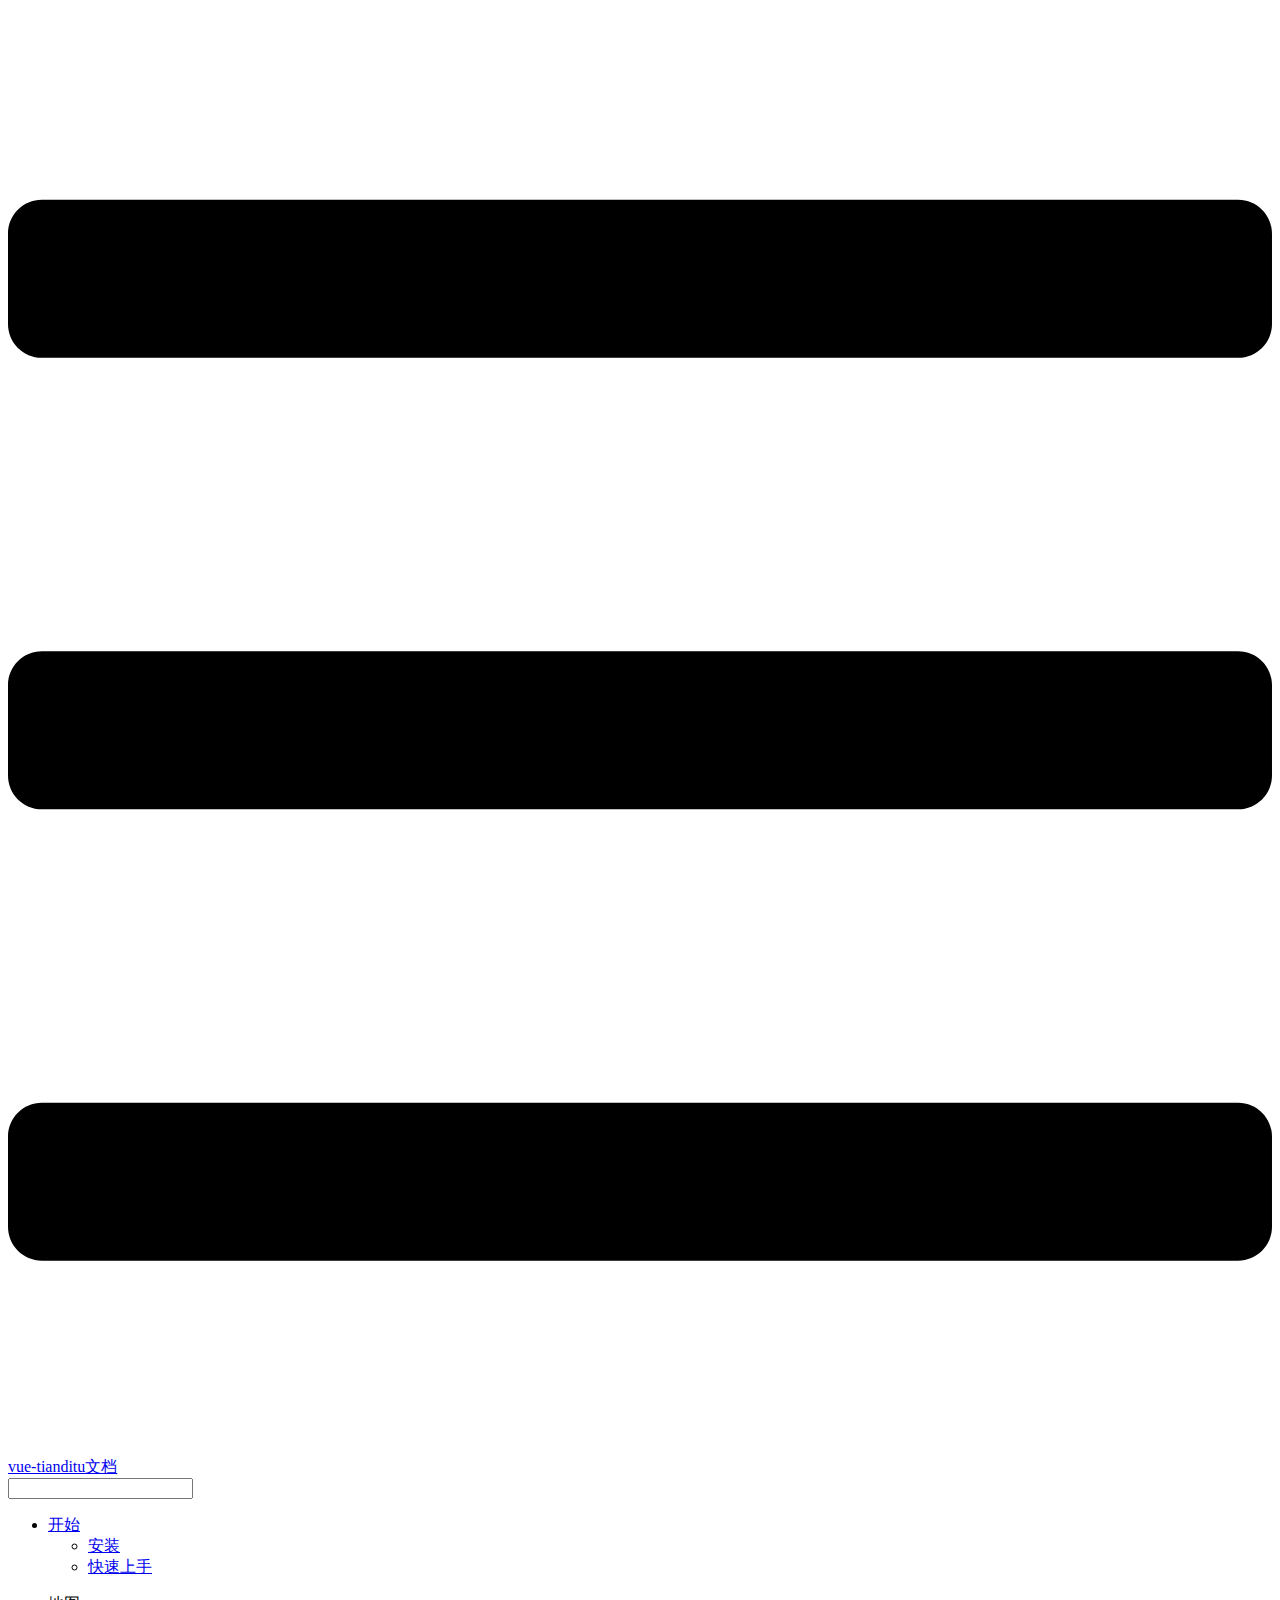
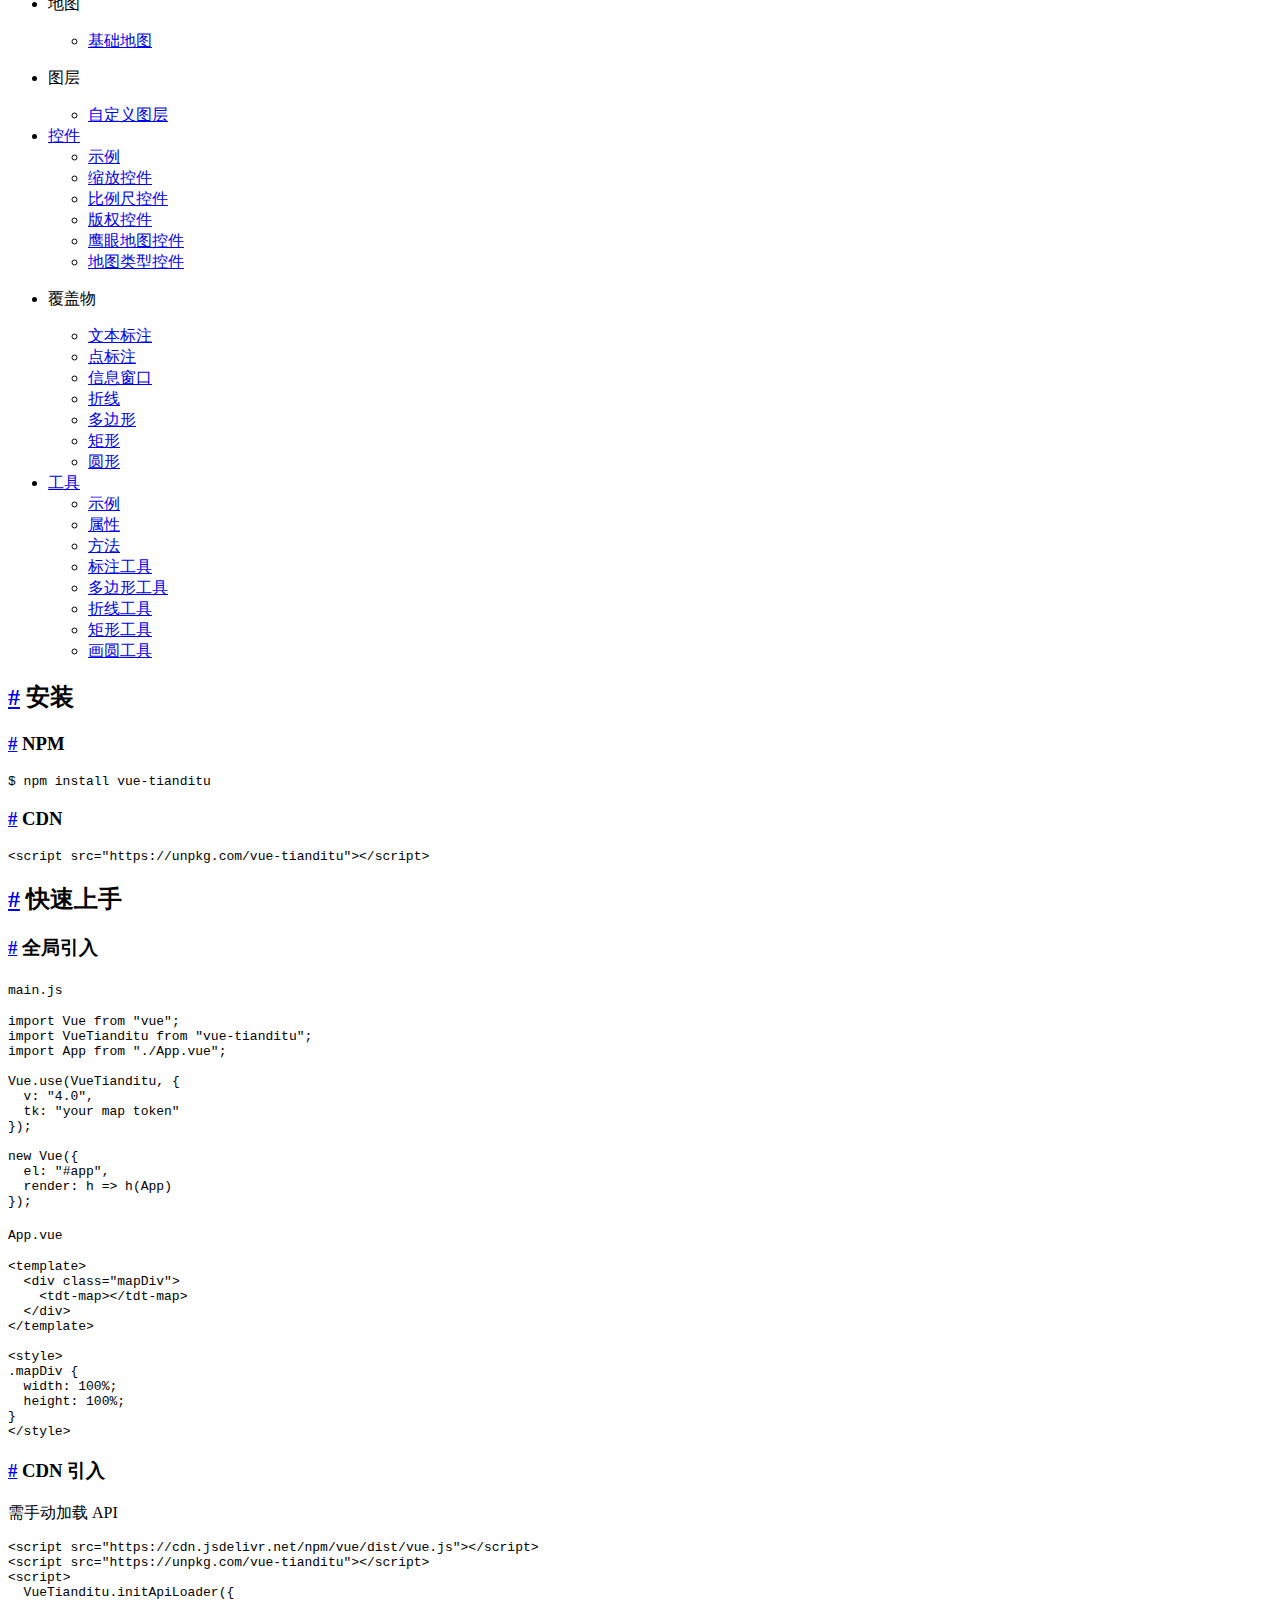
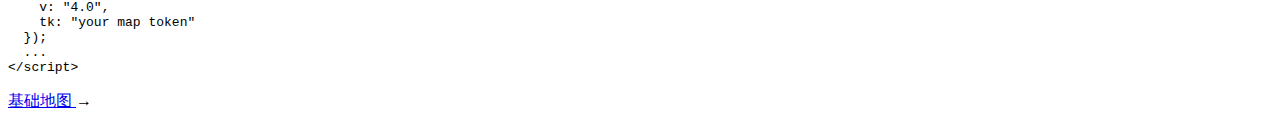
==== commit b2798333: "Deploying to gh-pages from  @ 8993a03527b8cf464057ad425fe6939659ced346 🚀" ====
--- a/index.html
+++ b/index.html
@@ -8,11 +8,11 @@
     <meta name="generator" content="VuePress 1.3.1">
     
     
-    <link rel="preload" href="/assets/css/0.styles.2b8901f4.css" as="style"><link rel="preload" href="/assets/js/app.0103d8ee.js" as="script"><link rel="preload" href="/assets/js/2.38d6255b.js" as="script"><link rel="preload" href="/assets/js/16.d889e24d.js" as="script"><link rel="prefetch" href="/assets/js/10.5da86cbf.js"><link rel="prefetch" href="/assets/js/11.1584022d.js"><link rel="prefetch" href="/assets/js/12.5afeac41.js"><link rel="prefetch" href="/assets/js/13.6cfb8b69.js"><link rel="prefetch" href="/assets/js/14.2cafe978.js"><link rel="prefetch" href="/assets/js/15.891f180a.js"><link rel="prefetch" href="/assets/js/17.16f0ef1c.js"><link rel="prefetch" href="/assets/js/18.aac888fa.js"><link rel="prefetch" href="/assets/js/19.11a2358c.js"><link rel="prefetch" href="/assets/js/20.7d4530d7.js"><link rel="prefetch" href="/assets/js/21.b9e1b8c1.js"><link rel="prefetch" href="/assets/js/22.2302a058.js"><link rel="prefetch" href="/assets/js/23.b92c9486.js"><link rel="prefetch" href="/assets/js/24.9cf5c2ca.js"><link rel="prefetch" href="/assets/js/25.ee757064.js"><link rel="prefetch" href="/assets/js/26.c5cabf4b.js"><link rel="prefetch" href="/assets/js/27.bbc0d172.js"><link rel="prefetch" href="/assets/js/28.e663d708.js"><link rel="prefetch" href="/assets/js/3.09a2d84a.js"><link rel="prefetch" href="/assets/js/4.41cd4122.js"><link rel="prefetch" href="/assets/js/5.0895ef56.js"><link rel="prefetch" href="/assets/js/6.913c36a0.js"><link rel="prefetch" href="/assets/js/7.f0cf2761.js"><link rel="prefetch" href="/assets/js/8.d93d11b2.js"><link rel="prefetch" href="/assets/js/9.519c31eb.js">
-    <link rel="stylesheet" href="/assets/css/0.styles.2b8901f4.css">
+    <link rel="preload" href="/vue-tianditu/assets/css/0.styles.fc2573a9.css" as="style"><link rel="preload" href="/vue-tianditu/assets/js/app.fca0bc9e.js" as="script"><link rel="preload" href="/vue-tianditu/assets/js/2.0b98c1c4.js" as="script"><link rel="preload" href="/vue-tianditu/assets/js/16.4d1e35df.js" as="script"><link rel="prefetch" href="/vue-tianditu/assets/js/10.ad292646.js"><link rel="prefetch" href="/vue-tianditu/assets/js/11.f299dac8.js"><link rel="prefetch" href="/vue-tianditu/assets/js/12.7f4afc29.js"><link rel="prefetch" href="/vue-tianditu/assets/js/13.884d30c1.js"><link rel="prefetch" href="/vue-tianditu/assets/js/14.b11aa286.js"><link rel="prefetch" href="/vue-tianditu/assets/js/15.70fd12f7.js"><link rel="prefetch" href="/vue-tianditu/assets/js/17.c37befc3.js"><link rel="prefetch" href="/vue-tianditu/assets/js/18.587ed2fd.js"><link rel="prefetch" href="/vue-tianditu/assets/js/19.1a7a613e.js"><link rel="prefetch" href="/vue-tianditu/assets/js/20.5c9b5f0a.js"><link rel="prefetch" href="/vue-tianditu/assets/js/21.df538b78.js"><link rel="prefetch" href="/vue-tianditu/assets/js/22.01f1c68b.js"><link rel="prefetch" href="/vue-tianditu/assets/js/23.42d4510b.js"><link rel="prefetch" href="/vue-tianditu/assets/js/24.9653d0a8.js"><link rel="prefetch" href="/vue-tianditu/assets/js/25.ebfe52ef.js"><link rel="prefetch" href="/vue-tianditu/assets/js/26.e09f87e9.js"><link rel="prefetch" href="/vue-tianditu/assets/js/27.40ad4ec9.js"><link rel="prefetch" href="/vue-tianditu/assets/js/28.e663d708.js"><link rel="prefetch" href="/vue-tianditu/assets/js/3.f7be8ff5.js"><link rel="prefetch" href="/vue-tianditu/assets/js/4.c7ad203d.js"><link rel="prefetch" href="/vue-tianditu/assets/js/5.9623f265.js"><link rel="prefetch" href="/vue-tianditu/assets/js/6.69e31067.js"><link rel="prefetch" href="/vue-tianditu/assets/js/7.832ed773.js"><link rel="prefetch" href="/vue-tianditu/assets/js/8.19b127a7.js"><link rel="prefetch" href="/vue-tianditu/assets/js/9.f5f3bd14.js">
+    <link rel="stylesheet" href="/vue-tianditu/assets/css/0.styles.fc2573a9.css">
   </head>
   <body>
-    <div id="app" data-server-rendered="true"><div class="theme-container"><header class="navbar"><div class="sidebar-button"><svg xmlns="http://www.w3.org/2000/svg" aria-hidden="true" role="img" viewBox="0 0 448 512" class="icon"><path fill="currentColor" d="M436 124H12c-6.627 0-12-5.373-12-12V80c0-6.627 5.373-12 12-12h424c6.627 0 12 5.373 12 12v32c0 6.627-5.373 12-12 12zm0 160H12c-6.627 0-12-5.373-12-12v-32c0-6.627 5.373-12 12-12h424c6.627 0 12 5.373 12 12v32c0 6.627-5.373 12-12 12zm0 160H12c-6.627 0-12-5.373-12-12v-32c0-6.627 5.373-12 12-12h424c6.627 0 12 5.373 12 12v32c0 6.627-5.373 12-12 12z"></path></svg></div> <a href="/" class="home-link router-link-exact-active router-link-active"><!----> <span class="site-name">vue-tianditu文档</span></a> <div class="links"><div class="search-box"><input aria-label="Search" autocomplete="off" spellcheck="false" value=""> <!----></div> <!----></div></header> <div class="sidebar-mask"></div> <aside class="sidebar"><!---->  <ul class="sidebar-links"><li><a href="/" class="active sidebar-link">开始</a><ul class="sidebar-sub-headers"><li class="sidebar-sub-header"><a href="/#安装" class="sidebar-link">安装</a></li><li class="sidebar-sub-header"><a href="/#快速上手" class="sidebar-link">快速上手</a></li></ul></li><li><section class="sidebar-group depth-0"><p class="sidebar-heading"><span>地图</span> <!----></p> <ul class="sidebar-links sidebar-group-items"><li><a href="/map/map.html" class="sidebar-link">基础地图</a></li></ul></section></li><li><section class="sidebar-group depth-0"><p class="sidebar-heading"><span>图层</span> <!----></p> <ul class="sidebar-links sidebar-group-items"><li><a href="/tilelayer/tilelayer.html" class="sidebar-link">自定义图层</a></li></ul></section></li><li><a href="/control/control.html" class="sidebar-link">控件</a><ul class="sidebar-sub-headers"><li class="sidebar-sub-header"><a href="/control/control.html#示例" class="sidebar-link">示例</a></li><li class="sidebar-sub-header"><a href="/control/control.html#缩放控件" class="sidebar-link">缩放控件</a></li><li class="sidebar-sub-header"><a href="/control/control.html#比例尺控件" class="sidebar-link">比例尺控件</a></li><li class="sidebar-sub-header"><a href="/control/control.html#版权控件" class="sidebar-link">版权控件</a></li><li class="sidebar-sub-header"><a href="/control/control.html#鹰眼地图控件" class="sidebar-link">鹰眼地图控件</a></li><li class="sidebar-sub-header"><a href="/control/control.html#地图类型控件" class="sidebar-link">地图类型控件</a></li></ul></li><li><section class="sidebar-group depth-0"><p class="sidebar-heading"><span>覆盖物</span> <!----></p> <ul class="sidebar-links sidebar-group-items"><li><a href="/overlay/label.html" class="sidebar-link">文本标注</a></li><li><a href="/overlay/marker.html" class="sidebar-link">点标注</a></li><li><a href="/overlay/infowindow.html" class="sidebar-link">信息窗口</a></li><li><a href="/overlay/polyline.html" class="sidebar-link">折线</a></li><li><a href="/overlay/polygon.html" class="sidebar-link">多边形</a></li><li><a href="/overlay/rectangle.html" class="sidebar-link">矩形</a></li><li><a href="/overlay/circle.html" class="sidebar-link">圆形</a></li></ul></section></li><li><a href="/mousetool/mousetool.html" class="sidebar-link">工具</a><ul class="sidebar-sub-headers"><li class="sidebar-sub-header"><a href="/mousetool/mousetool.html#示例" class="sidebar-link">示例</a></li><li class="sidebar-sub-header"><a href="/mousetool/mousetool.html#属性" class="sidebar-link">属性</a></li><li class="sidebar-sub-header"><a href="/mousetool/mousetool.html#方法" class="sidebar-link">方法</a></li><li class="sidebar-sub-header"><a href="/mousetool/mousetool.html#标注工具" class="sidebar-link">标注工具</a></li><li class="sidebar-sub-header"><a href="/mousetool/mousetool.html#多边形工具" class="sidebar-link">多边形工具</a></li><li class="sidebar-sub-header"><a href="/mousetool/mousetool.html#折线工具" class="sidebar-link">折线工具</a></li><li class="sidebar-sub-header"><a href="/mousetool/mousetool.html#矩形工具" class="sidebar-link">矩形工具</a></li><li class="sidebar-sub-header"><a href="/mousetool/mousetool.html#画圆工具" class="sidebar-link">画圆工具</a></li></ul></li></ul> </aside> <main class="page"> <div class="theme-default-content content__default"><h2 id="安装"><a href="#安装" class="header-anchor">#</a> 安装</h2> <h3 id="npm"><a href="#npm" class="header-anchor">#</a> NPM</h3> <div class="language- extra-class"><pre class="language-text"><code>$ npm install vue-tianditu
+    <div id="app" data-server-rendered="true"><div class="theme-container"><header class="navbar"><div class="sidebar-button"><svg xmlns="http://www.w3.org/2000/svg" aria-hidden="true" role="img" viewBox="0 0 448 512" class="icon"><path fill="currentColor" d="M436 124H12c-6.627 0-12-5.373-12-12V80c0-6.627 5.373-12 12-12h424c6.627 0 12 5.373 12 12v32c0 6.627-5.373 12-12 12zm0 160H12c-6.627 0-12-5.373-12-12v-32c0-6.627 5.373-12 12-12h424c6.627 0 12 5.373 12 12v32c0 6.627-5.373 12-12 12zm0 160H12c-6.627 0-12-5.373-12-12v-32c0-6.627 5.373-12 12-12h424c6.627 0 12 5.373 12 12v32c0 6.627-5.373 12-12 12z"></path></svg></div> <a href="/vue-tianditu/" class="home-link router-link-exact-active router-link-active"><!----> <span class="site-name">vue-tianditu文档</span></a> <div class="links"><div class="search-box"><input aria-label="Search" autocomplete="off" spellcheck="false" value=""> <!----></div> <!----></div></header> <div class="sidebar-mask"></div> <aside class="sidebar"><!---->  <ul class="sidebar-links"><li><a href="/vue-tianditu/" class="active sidebar-link">开始</a><ul class="sidebar-sub-headers"><li class="sidebar-sub-header"><a href="/vue-tianditu/#安装" class="sidebar-link">安装</a></li><li class="sidebar-sub-header"><a href="/vue-tianditu/#快速上手" class="sidebar-link">快速上手</a></li></ul></li><li><section class="sidebar-group depth-0"><p class="sidebar-heading"><span>地图</span> <!----></p> <ul class="sidebar-links sidebar-group-items"><li><a href="/vue-tianditu/map/map.html" class="sidebar-link">基础地图</a></li></ul></section></li><li><section class="sidebar-group depth-0"><p class="sidebar-heading"><span>图层</span> <!----></p> <ul class="sidebar-links sidebar-group-items"><li><a href="/vue-tianditu/tilelayer/tilelayer.html" class="sidebar-link">自定义图层</a></li></ul></section></li><li><a href="/vue-tianditu/control/control.html" class="sidebar-link">控件</a><ul class="sidebar-sub-headers"><li class="sidebar-sub-header"><a href="/vue-tianditu/control/control.html#示例" class="sidebar-link">示例</a></li><li class="sidebar-sub-header"><a href="/vue-tianditu/control/control.html#缩放控件" class="sidebar-link">缩放控件</a></li><li class="sidebar-sub-header"><a href="/vue-tianditu/control/control.html#比例尺控件" class="sidebar-link">比例尺控件</a></li><li class="sidebar-sub-header"><a href="/vue-tianditu/control/control.html#版权控件" class="sidebar-link">版权控件</a></li><li class="sidebar-sub-header"><a href="/vue-tianditu/control/control.html#鹰眼地图控件" class="sidebar-link">鹰眼地图控件</a></li><li class="sidebar-sub-header"><a href="/vue-tianditu/control/control.html#地图类型控件" class="sidebar-link">地图类型控件</a></li></ul></li><li><section class="sidebar-group depth-0"><p class="sidebar-heading"><span>覆盖物</span> <!----></p> <ul class="sidebar-links sidebar-group-items"><li><a href="/vue-tianditu/overlay/label.html" class="sidebar-link">文本标注</a></li><li><a href="/vue-tianditu/overlay/marker.html" class="sidebar-link">点标注</a></li><li><a href="/vue-tianditu/overlay/infowindow.html" class="sidebar-link">信息窗口</a></li><li><a href="/vue-tianditu/overlay/polyline.html" class="sidebar-link">折线</a></li><li><a href="/vue-tianditu/overlay/polygon.html" class="sidebar-link">多边形</a></li><li><a href="/vue-tianditu/overlay/rectangle.html" class="sidebar-link">矩形</a></li><li><a href="/vue-tianditu/overlay/circle.html" class="sidebar-link">圆形</a></li></ul></section></li><li><a href="/vue-tianditu/mousetool/mousetool.html" class="sidebar-link">工具</a><ul class="sidebar-sub-headers"><li class="sidebar-sub-header"><a href="/vue-tianditu/mousetool/mousetool.html#示例" class="sidebar-link">示例</a></li><li class="sidebar-sub-header"><a href="/vue-tianditu/mousetool/mousetool.html#属性" class="sidebar-link">属性</a></li><li class="sidebar-sub-header"><a href="/vue-tianditu/mousetool/mousetool.html#方法" class="sidebar-link">方法</a></li><li class="sidebar-sub-header"><a href="/vue-tianditu/mousetool/mousetool.html#标注工具" class="sidebar-link">标注工具</a></li><li class="sidebar-sub-header"><a href="/vue-tianditu/mousetool/mousetool.html#多边形工具" class="sidebar-link">多边形工具</a></li><li class="sidebar-sub-header"><a href="/vue-tianditu/mousetool/mousetool.html#折线工具" class="sidebar-link">折线工具</a></li><li class="sidebar-sub-header"><a href="/vue-tianditu/mousetool/mousetool.html#矩形工具" class="sidebar-link">矩形工具</a></li><li class="sidebar-sub-header"><a href="/vue-tianditu/mousetool/mousetool.html#画圆工具" class="sidebar-link">画圆工具</a></li></ul></li></ul> </aside> <main class="page"> <div class="theme-default-content content__default"><h2 id="安装"><a href="#安装" class="header-anchor">#</a> 安装</h2> <h3 id="npm"><a href="#npm" class="header-anchor">#</a> NPM</h3> <div class="language- extra-class"><pre class="language-text"><code>$ npm install vue-tianditu
 </code></pre></div><h3 id="cdn"><a href="#cdn" class="header-anchor">#</a> CDN</h3> <div class="language- extra-class"><pre class="language-text"><code>&lt;script src=&quot;https://unpkg.com/vue-tianditu&quot;&gt;&lt;/script&gt;
 </code></pre></div><h2 id="快速上手"><a href="#快速上手" class="header-anchor">#</a> 快速上手</h2> <h3 id="全局引入"><a href="#全局引入" class="header-anchor">#</a> 全局引入</h3> <p><code>main.js</code></p> <div class="language-js extra-class"><pre class="language-js"><code><span class="token keyword">import</span> Vue <span class="token keyword">from</span> <span class="token string">&quot;vue&quot;</span><span class="token punctuation">;</span>
 <span class="token keyword">import</span> VueTianditu <span class="token keyword">from</span> <span class="token string">&quot;vue-tianditu&quot;</span><span class="token punctuation">;</span>
@@ -48,11 +48,11 @@
   <span class="token punctuation">}</span><span class="token punctuation">)</span><span class="token punctuation">;</span>
   <span class="token operator">...</span>
 </span></span><span class="token tag"><span class="token tag"><span class="token punctuation">&lt;/</span>script</span><span class="token punctuation">&gt;</span></span>
-</code></pre></div></div> <footer class="page-edit"><!----> <!----></footer> <div class="page-nav"><p class="inner"><!----> <span class="next"><a href="/map/map.html">
+</code></pre></div></div> <footer class="page-edit"><!----> <!----></footer> <div class="page-nav"><p class="inner"><!----> <span class="next"><a href="/vue-tianditu/map/map.html">
         基础地图
       </a>
       →
     </span></p></div> </main></div><div class="global-ui"></div></div>
-    <script src="/assets/js/app.0103d8ee.js" defer></script><script src="/assets/js/2.38d6255b.js" defer></script><script src="/assets/js/16.d889e24d.js" defer></script>
+    <script src="/vue-tianditu/assets/js/app.fca0bc9e.js" defer></script><script src="/vue-tianditu/assets/js/2.0b98c1c4.js" defer></script><script src="/vue-tianditu/assets/js/16.4d1e35df.js" defer></script>
   </body>
 </html>
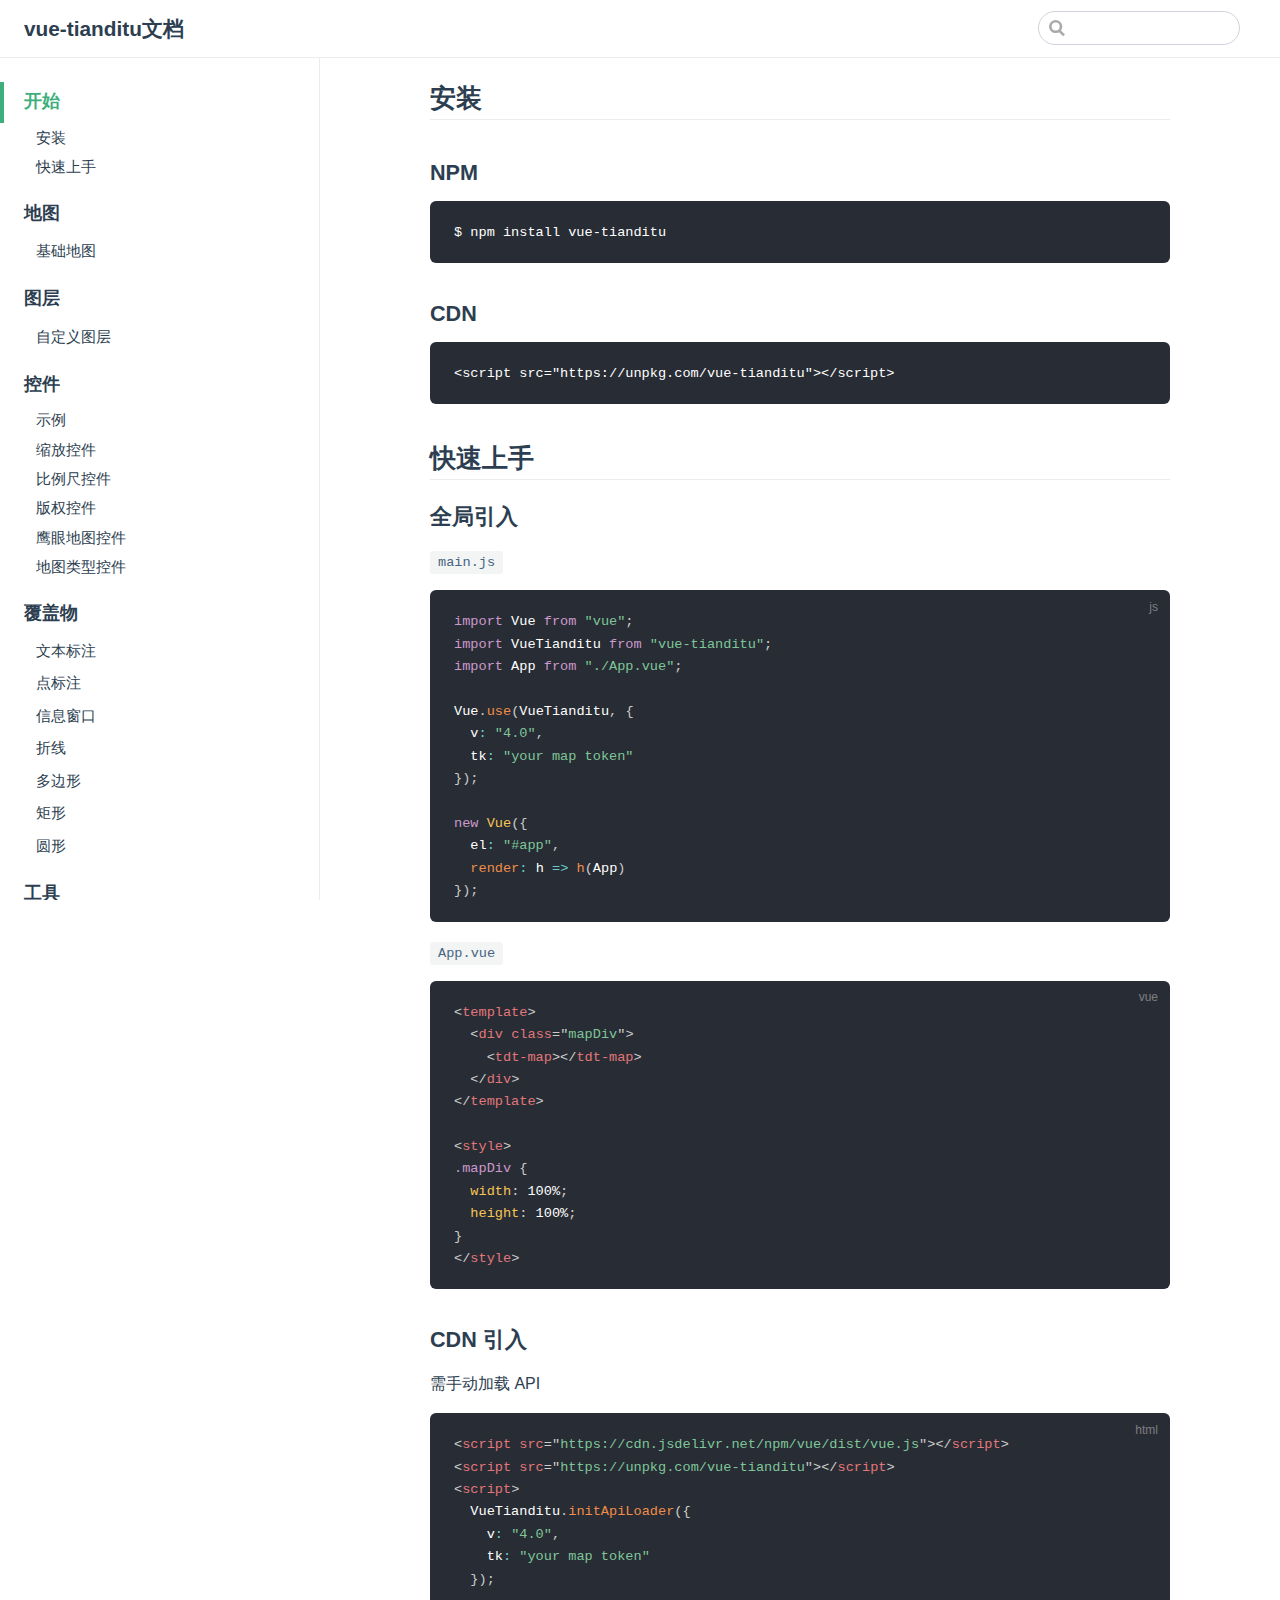
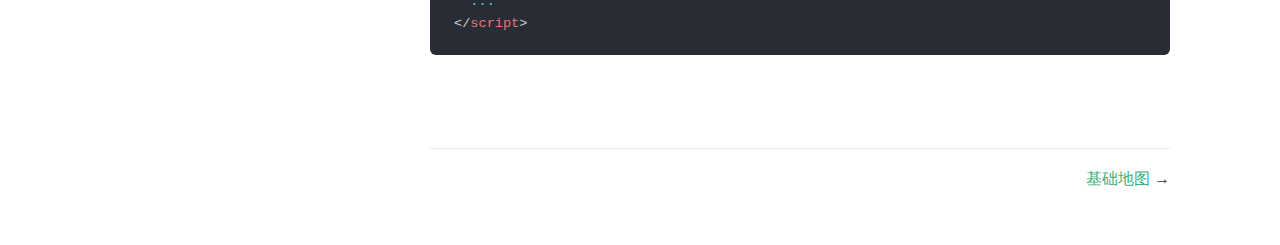
==== commit c4c6d374: "Deploying to gh-pages from  @ 33f018e324d13d55f71bae9e78f3aece8efb7918 🚀" ====
--- a/index.html
+++ b/index.html
@@ -4,15 +4,15 @@
     <meta charset="utf-8">
     <meta name="viewport" content="width=device-width,initial-scale=1">
     <title>安装 | vue-tianditu文档</title>
-    <meta name="description" content="Just playing around">
-    <meta name="generator" content="VuePress 1.3.1">
+    <meta name="generator" content="VuePress 1.8.2">
     
+    <meta name="description" content="vue-tianditu文档">
     
-    <link rel="preload" href="/vue-tianditu/assets/css/0.styles.fc2573a9.css" as="style"><link rel="preload" href="/vue-tianditu/assets/js/app.fca0bc9e.js" as="script"><link rel="preload" href="/vue-tianditu/assets/js/2.0b98c1c4.js" as="script"><link rel="preload" href="/vue-tianditu/assets/js/16.4d1e35df.js" as="script"><link rel="prefetch" href="/vue-tianditu/assets/js/10.ad292646.js"><link rel="prefetch" href="/vue-tianditu/assets/js/11.f299dac8.js"><link rel="prefetch" href="/vue-tianditu/assets/js/12.7f4afc29.js"><link rel="prefetch" href="/vue-tianditu/assets/js/13.884d30c1.js"><link rel="prefetch" href="/vue-tianditu/assets/js/14.b11aa286.js"><link rel="prefetch" href="/vue-tianditu/assets/js/15.70fd12f7.js"><link rel="prefetch" href="/vue-tianditu/assets/js/17.c37befc3.js"><link rel="prefetch" href="/vue-tianditu/assets/js/18.587ed2fd.js"><link rel="prefetch" href="/vue-tianditu/assets/js/19.1a7a613e.js"><link rel="prefetch" href="/vue-tianditu/assets/js/20.5c9b5f0a.js"><link rel="prefetch" href="/vue-tianditu/assets/js/21.df538b78.js"><link rel="prefetch" href="/vue-tianditu/assets/js/22.01f1c68b.js"><link rel="prefetch" href="/vue-tianditu/assets/js/23.42d4510b.js"><link rel="prefetch" href="/vue-tianditu/assets/js/24.9653d0a8.js"><link rel="prefetch" href="/vue-tianditu/assets/js/25.ebfe52ef.js"><link rel="prefetch" href="/vue-tianditu/assets/js/26.e09f87e9.js"><link rel="prefetch" href="/vue-tianditu/assets/js/27.40ad4ec9.js"><link rel="prefetch" href="/vue-tianditu/assets/js/28.e663d708.js"><link rel="prefetch" href="/vue-tianditu/assets/js/3.f7be8ff5.js"><link rel="prefetch" href="/vue-tianditu/assets/js/4.c7ad203d.js"><link rel="prefetch" href="/vue-tianditu/assets/js/5.9623f265.js"><link rel="prefetch" href="/vue-tianditu/assets/js/6.69e31067.js"><link rel="prefetch" href="/vue-tianditu/assets/js/7.832ed773.js"><link rel="prefetch" href="/vue-tianditu/assets/js/8.19b127a7.js"><link rel="prefetch" href="/vue-tianditu/assets/js/9.f5f3bd14.js">
-    <link rel="stylesheet" href="/vue-tianditu/assets/css/0.styles.fc2573a9.css">
+    <link rel="preload" href="/assets/css/0.styles.3c11d9ec.css" as="style"><link rel="preload" href="/assets/js/app.80e0f821.js" as="script"><link rel="preload" href="/assets/js/2.f4a19c6d.js" as="script"><link rel="preload" href="/assets/js/19.66ecd44b.js" as="script"><link rel="prefetch" href="/assets/js/10.270ecc62.js"><link rel="prefetch" href="/assets/js/11.b8e70ee4.js"><link rel="prefetch" href="/assets/js/12.94e54b1a.js"><link rel="prefetch" href="/assets/js/13.6008df1a.js"><link rel="prefetch" href="/assets/js/14.283a129e.js"><link rel="prefetch" href="/assets/js/15.d1addb69.js"><link rel="prefetch" href="/assets/js/16.40ecf0e8.js"><link rel="prefetch" href="/assets/js/17.2fe73d73.js"><link rel="prefetch" href="/assets/js/18.fd2f0d45.js"><link rel="prefetch" href="/assets/js/20.0c229068.js"><link rel="prefetch" href="/assets/js/21.38d8a437.js"><link rel="prefetch" href="/assets/js/22.f44e6a62.js"><link rel="prefetch" href="/assets/js/23.82f7e662.js"><link rel="prefetch" href="/assets/js/24.73f5dae1.js"><link rel="prefetch" href="/assets/js/25.b2b4d261.js"><link rel="prefetch" href="/assets/js/26.0e9a2d3e.js"><link rel="prefetch" href="/assets/js/27.5a5bf195.js"><link rel="prefetch" href="/assets/js/28.09f48ed1.js"><link rel="prefetch" href="/assets/js/29.2d4b1e3e.js"><link rel="prefetch" href="/assets/js/3.32e77984.js"><link rel="prefetch" href="/assets/js/30.08a95f87.js"><link rel="prefetch" href="/assets/js/31.8889f4e0.js"><link rel="prefetch" href="/assets/js/4.82f63c0c.js"><link rel="prefetch" href="/assets/js/5.4b957449.js"><link rel="prefetch" href="/assets/js/6.1e56fdca.js"><link rel="prefetch" href="/assets/js/7.1a3a2d5e.js"><link rel="prefetch" href="/assets/js/8.cba435c2.js"><link rel="prefetch" href="/assets/js/9.12fc1eb7.js">
+    <link rel="stylesheet" href="/assets/css/0.styles.3c11d9ec.css">
   </head>
   <body>
-    <div id="app" data-server-rendered="true"><div class="theme-container"><header class="navbar"><div class="sidebar-button"><svg xmlns="http://www.w3.org/2000/svg" aria-hidden="true" role="img" viewBox="0 0 448 512" class="icon"><path fill="currentColor" d="M436 124H12c-6.627 0-12-5.373-12-12V80c0-6.627 5.373-12 12-12h424c6.627 0 12 5.373 12 12v32c0 6.627-5.373 12-12 12zm0 160H12c-6.627 0-12-5.373-12-12v-32c0-6.627 5.373-12 12-12h424c6.627 0 12 5.373 12 12v32c0 6.627-5.373 12-12 12zm0 160H12c-6.627 0-12-5.373-12-12v-32c0-6.627 5.373-12 12-12h424c6.627 0 12 5.373 12 12v32c0 6.627-5.373 12-12 12z"></path></svg></div> <a href="/vue-tianditu/" class="home-link router-link-exact-active router-link-active"><!----> <span class="site-name">vue-tianditu文档</span></a> <div class="links"><div class="search-box"><input aria-label="Search" autocomplete="off" spellcheck="false" value=""> <!----></div> <!----></div></header> <div class="sidebar-mask"></div> <aside class="sidebar"><!---->  <ul class="sidebar-links"><li><a href="/vue-tianditu/" class="active sidebar-link">开始</a><ul class="sidebar-sub-headers"><li class="sidebar-sub-header"><a href="/vue-tianditu/#安装" class="sidebar-link">安装</a></li><li class="sidebar-sub-header"><a href="/vue-tianditu/#快速上手" class="sidebar-link">快速上手</a></li></ul></li><li><section class="sidebar-group depth-0"><p class="sidebar-heading"><span>地图</span> <!----></p> <ul class="sidebar-links sidebar-group-items"><li><a href="/vue-tianditu/map/map.html" class="sidebar-link">基础地图</a></li></ul></section></li><li><section class="sidebar-group depth-0"><p class="sidebar-heading"><span>图层</span> <!----></p> <ul class="sidebar-links sidebar-group-items"><li><a href="/vue-tianditu/tilelayer/tilelayer.html" class="sidebar-link">自定义图层</a></li></ul></section></li><li><a href="/vue-tianditu/control/control.html" class="sidebar-link">控件</a><ul class="sidebar-sub-headers"><li class="sidebar-sub-header"><a href="/vue-tianditu/control/control.html#示例" class="sidebar-link">示例</a></li><li class="sidebar-sub-header"><a href="/vue-tianditu/control/control.html#缩放控件" class="sidebar-link">缩放控件</a></li><li class="sidebar-sub-header"><a href="/vue-tianditu/control/control.html#比例尺控件" class="sidebar-link">比例尺控件</a></li><li class="sidebar-sub-header"><a href="/vue-tianditu/control/control.html#版权控件" class="sidebar-link">版权控件</a></li><li class="sidebar-sub-header"><a href="/vue-tianditu/control/control.html#鹰眼地图控件" class="sidebar-link">鹰眼地图控件</a></li><li class="sidebar-sub-header"><a href="/vue-tianditu/control/control.html#地图类型控件" class="sidebar-link">地图类型控件</a></li></ul></li><li><section class="sidebar-group depth-0"><p class="sidebar-heading"><span>覆盖物</span> <!----></p> <ul class="sidebar-links sidebar-group-items"><li><a href="/vue-tianditu/overlay/label.html" class="sidebar-link">文本标注</a></li><li><a href="/vue-tianditu/overlay/marker.html" class="sidebar-link">点标注</a></li><li><a href="/vue-tianditu/overlay/infowindow.html" class="sidebar-link">信息窗口</a></li><li><a href="/vue-tianditu/overlay/polyline.html" class="sidebar-link">折线</a></li><li><a href="/vue-tianditu/overlay/polygon.html" class="sidebar-link">多边形</a></li><li><a href="/vue-tianditu/overlay/rectangle.html" class="sidebar-link">矩形</a></li><li><a href="/vue-tianditu/overlay/circle.html" class="sidebar-link">圆形</a></li></ul></section></li><li><a href="/vue-tianditu/mousetool/mousetool.html" class="sidebar-link">工具</a><ul class="sidebar-sub-headers"><li class="sidebar-sub-header"><a href="/vue-tianditu/mousetool/mousetool.html#示例" class="sidebar-link">示例</a></li><li class="sidebar-sub-header"><a href="/vue-tianditu/mousetool/mousetool.html#属性" class="sidebar-link">属性</a></li><li class="sidebar-sub-header"><a href="/vue-tianditu/mousetool/mousetool.html#方法" class="sidebar-link">方法</a></li><li class="sidebar-sub-header"><a href="/vue-tianditu/mousetool/mousetool.html#标注工具" class="sidebar-link">标注工具</a></li><li class="sidebar-sub-header"><a href="/vue-tianditu/mousetool/mousetool.html#多边形工具" class="sidebar-link">多边形工具</a></li><li class="sidebar-sub-header"><a href="/vue-tianditu/mousetool/mousetool.html#折线工具" class="sidebar-link">折线工具</a></li><li class="sidebar-sub-header"><a href="/vue-tianditu/mousetool/mousetool.html#矩形工具" class="sidebar-link">矩形工具</a></li><li class="sidebar-sub-header"><a href="/vue-tianditu/mousetool/mousetool.html#画圆工具" class="sidebar-link">画圆工具</a></li></ul></li></ul> </aside> <main class="page"> <div class="theme-default-content content__default"><h2 id="安装"><a href="#安装" class="header-anchor">#</a> 安装</h2> <h3 id="npm"><a href="#npm" class="header-anchor">#</a> NPM</h3> <div class="language- extra-class"><pre class="language-text"><code>$ npm install vue-tianditu
+    <div id="app" data-server-rendered="true"><div class="theme-container"><header class="navbar"><div class="sidebar-button"><svg xmlns="http://www.w3.org/2000/svg" aria-hidden="true" role="img" viewBox="0 0 448 512" class="icon"><path fill="currentColor" d="M436 124H12c-6.627 0-12-5.373-12-12V80c0-6.627 5.373-12 12-12h424c6.627 0 12 5.373 12 12v32c0 6.627-5.373 12-12 12zm0 160H12c-6.627 0-12-5.373-12-12v-32c0-6.627 5.373-12 12-12h424c6.627 0 12 5.373 12 12v32c0 6.627-5.373 12-12 12zm0 160H12c-6.627 0-12-5.373-12-12v-32c0-6.627 5.373-12 12-12h424c6.627 0 12 5.373 12 12v32c0 6.627-5.373 12-12 12z"></path></svg></div> <a href="/" aria-current="page" class="home-link router-link-exact-active router-link-active"><!----> <span class="site-name">vue-tianditu文档</span></a> <div class="links"><div class="search-box"><input aria-label="Search" autocomplete="off" spellcheck="false" value=""> <!----></div> <!----></div></header> <div class="sidebar-mask"></div> <aside class="sidebar"><!---->  <ul class="sidebar-links"><li><a href="/" aria-current="page" class="active sidebar-link">开始</a><ul class="sidebar-sub-headers"><li class="sidebar-sub-header"><a href="/#安装" class="sidebar-link">安装</a></li><li class="sidebar-sub-header"><a href="/#快速上手" class="sidebar-link">快速上手</a></li></ul></li><li><section class="sidebar-group depth-0"><p class="sidebar-heading"><span>地图</span> <!----></p> <ul class="sidebar-links sidebar-group-items"><li><a href="/map/map.html" class="sidebar-link">基础地图</a></li></ul></section></li><li><section class="sidebar-group depth-0"><p class="sidebar-heading"><span>图层</span> <!----></p> <ul class="sidebar-links sidebar-group-items"><li><a href="/tilelayer/tilelayer.html" class="sidebar-link">自定义图层</a></li></ul></section></li><li><a href="/control/control.html" class="sidebar-link">控件</a><ul class="sidebar-sub-headers"><li class="sidebar-sub-header"><a href="/control/control.html#示例" class="sidebar-link">示例</a></li><li class="sidebar-sub-header"><a href="/control/control.html#缩放控件" class="sidebar-link">缩放控件</a></li><li class="sidebar-sub-header"><a href="/control/control.html#比例尺控件" class="sidebar-link">比例尺控件</a></li><li class="sidebar-sub-header"><a href="/control/control.html#版权控件" class="sidebar-link">版权控件</a></li><li class="sidebar-sub-header"><a href="/control/control.html#鹰眼地图控件" class="sidebar-link">鹰眼地图控件</a></li><li class="sidebar-sub-header"><a href="/control/control.html#地图类型控件" class="sidebar-link">地图类型控件</a></li></ul></li><li><section class="sidebar-group depth-0"><p class="sidebar-heading"><span>覆盖物</span> <!----></p> <ul class="sidebar-links sidebar-group-items"><li><a href="/overlay/label.html" class="sidebar-link">文本标注</a></li><li><a href="/overlay/marker.html" class="sidebar-link">点标注</a></li><li><a href="/overlay/infowindow.html" class="sidebar-link">信息窗口</a></li><li><a href="/overlay/polyline.html" class="sidebar-link">折线</a></li><li><a href="/overlay/polygon.html" class="sidebar-link">多边形</a></li><li><a href="/overlay/rectangle.html" class="sidebar-link">矩形</a></li><li><a href="/overlay/circle.html" class="sidebar-link">圆形</a></li></ul></section></li><li><a href="/mousetool/mousetool.html" class="sidebar-link">工具</a><ul class="sidebar-sub-headers"><li class="sidebar-sub-header"><a href="/mousetool/mousetool.html#示例" class="sidebar-link">示例</a></li><li class="sidebar-sub-header"><a href="/mousetool/mousetool.html#属性" class="sidebar-link">属性</a></li><li class="sidebar-sub-header"><a href="/mousetool/mousetool.html#方法" class="sidebar-link">方法</a></li><li class="sidebar-sub-header"><a href="/mousetool/mousetool.html#标注工具" class="sidebar-link">标注工具</a></li><li class="sidebar-sub-header"><a href="/mousetool/mousetool.html#多边形工具" class="sidebar-link">多边形工具</a></li><li class="sidebar-sub-header"><a href="/mousetool/mousetool.html#折线工具" class="sidebar-link">折线工具</a></li><li class="sidebar-sub-header"><a href="/mousetool/mousetool.html#矩形工具" class="sidebar-link">矩形工具</a></li><li class="sidebar-sub-header"><a href="/mousetool/mousetool.html#画圆工具" class="sidebar-link">画圆工具</a></li></ul></li><li><section class="sidebar-group depth-0"><p class="sidebar-heading"><span>组件</span> <!----></p> <ul class="sidebar-links sidebar-group-items"><li><a href="/component/search.html" class="sidebar-link">搜索组件</a></li></ul></section></li></ul> </aside> <main class="page"> <div class="theme-default-content content__default"><h2 id="安装"><a href="#安装" class="header-anchor">#</a> 安装</h2> <h3 id="npm"><a href="#npm" class="header-anchor">#</a> NPM</h3> <div class="language- extra-class"><pre class="language-text"><code>$ npm install vue-tianditu
 </code></pre></div><h3 id="cdn"><a href="#cdn" class="header-anchor">#</a> CDN</h3> <div class="language- extra-class"><pre class="language-text"><code>&lt;script src=&quot;https://unpkg.com/vue-tianditu&quot;&gt;&lt;/script&gt;
 </code></pre></div><h2 id="快速上手"><a href="#快速上手" class="header-anchor">#</a> 快速上手</h2> <h3 id="全局引入"><a href="#全局引入" class="header-anchor">#</a> 全局引入</h3> <p><code>main.js</code></p> <div class="language-js extra-class"><pre class="language-js"><code><span class="token keyword">import</span> Vue <span class="token keyword">from</span> <span class="token string">&quot;vue&quot;</span><span class="token punctuation">;</span>
 <span class="token keyword">import</span> VueTianditu <span class="token keyword">from</span> <span class="token string">&quot;vue-tianditu&quot;</span><span class="token punctuation">;</span>
@@ -28,7 +28,7 @@
   <span class="token function-variable function">render</span><span class="token operator">:</span> <span class="token parameter">h</span> <span class="token operator">=&gt;</span> <span class="token function">h</span><span class="token punctuation">(</span>App<span class="token punctuation">)</span>
 <span class="token punctuation">}</span><span class="token punctuation">)</span><span class="token punctuation">;</span>
 </code></pre></div><p><code>App.vue</code></p> <div class="language-vue extra-class"><pre class="language-vue"><code><span class="token tag"><span class="token tag"><span class="token punctuation">&lt;</span>template</span><span class="token punctuation">&gt;</span></span>
-  <span class="token tag"><span class="token tag"><span class="token punctuation">&lt;</span>div</span> <span class="token attr-name">class</span><span class="token attr-value"><span class="token punctuation">=</span><span class="token punctuation">&quot;</span>mapDiv<span class="token punctuation">&quot;</span></span><span class="token punctuation">&gt;</span></span>
+  <span class="token tag"><span class="token tag"><span class="token punctuation">&lt;</span>div</span> <span class="token attr-name">class</span><span class="token attr-value"><span class="token punctuation attr-equals">=</span><span class="token punctuation">&quot;</span>mapDiv<span class="token punctuation">&quot;</span></span><span class="token punctuation">&gt;</span></span>
     <span class="token tag"><span class="token tag"><span class="token punctuation">&lt;</span>tdt-map</span><span class="token punctuation">&gt;</span></span><span class="token tag"><span class="token tag"><span class="token punctuation">&lt;/</span>tdt-map</span><span class="token punctuation">&gt;</span></span>
   <span class="token tag"><span class="token tag"><span class="token punctuation">&lt;/</span>div</span><span class="token punctuation">&gt;</span></span>
 <span class="token tag"><span class="token tag"><span class="token punctuation">&lt;/</span>template</span><span class="token punctuation">&gt;</span></span>
@@ -39,8 +39,8 @@
   <span class="token property">height</span><span class="token punctuation">:</span> 100%<span class="token punctuation">;</span>
 <span class="token punctuation">}</span>
 </span></span><span class="token tag"><span class="token tag"><span class="token punctuation">&lt;/</span>style</span><span class="token punctuation">&gt;</span></span>
-</code></pre></div><h3 id="cdn-引入"><a href="#cdn-引入" class="header-anchor">#</a> CDN 引入</h3> <p>需手动加载 API</p> <div class="language-html extra-class"><pre class="language-html"><code><span class="token tag"><span class="token tag"><span class="token punctuation">&lt;</span>script</span> <span class="token attr-name">src</span><span class="token attr-value"><span class="token punctuation">=</span><span class="token punctuation">&quot;</span>https://cdn.jsdelivr.net/npm/vue/dist/vue.js<span class="token punctuation">&quot;</span></span><span class="token punctuation">&gt;</span></span><span class="token script"></span><span class="token tag"><span class="token tag"><span class="token punctuation">&lt;/</span>script</span><span class="token punctuation">&gt;</span></span>
-<span class="token tag"><span class="token tag"><span class="token punctuation">&lt;</span>script</span> <span class="token attr-name">src</span><span class="token attr-value"><span class="token punctuation">=</span><span class="token punctuation">&quot;</span>https://unpkg.com/vue-tianditu<span class="token punctuation">&quot;</span></span><span class="token punctuation">&gt;</span></span><span class="token script"></span><span class="token tag"><span class="token tag"><span class="token punctuation">&lt;/</span>script</span><span class="token punctuation">&gt;</span></span>
+</code></pre></div><h3 id="cdn-引入"><a href="#cdn-引入" class="header-anchor">#</a> CDN 引入</h3> <p>需手动加载 API</p> <div class="language-html extra-class"><pre class="language-html"><code><span class="token tag"><span class="token tag"><span class="token punctuation">&lt;</span>script</span> <span class="token attr-name">src</span><span class="token attr-value"><span class="token punctuation attr-equals">=</span><span class="token punctuation">&quot;</span>https://cdn.jsdelivr.net/npm/vue/dist/vue.js<span class="token punctuation">&quot;</span></span><span class="token punctuation">&gt;</span></span><span class="token script"></span><span class="token tag"><span class="token tag"><span class="token punctuation">&lt;/</span>script</span><span class="token punctuation">&gt;</span></span>
+<span class="token tag"><span class="token tag"><span class="token punctuation">&lt;</span>script</span> <span class="token attr-name">src</span><span class="token attr-value"><span class="token punctuation attr-equals">=</span><span class="token punctuation">&quot;</span>https://unpkg.com/vue-tianditu<span class="token punctuation">&quot;</span></span><span class="token punctuation">&gt;</span></span><span class="token script"></span><span class="token tag"><span class="token tag"><span class="token punctuation">&lt;/</span>script</span><span class="token punctuation">&gt;</span></span>
 <span class="token tag"><span class="token tag"><span class="token punctuation">&lt;</span>script</span><span class="token punctuation">&gt;</span></span><span class="token script"><span class="token language-javascript">
   VueTianditu<span class="token punctuation">.</span><span class="token function">initApiLoader</span><span class="token punctuation">(</span><span class="token punctuation">{</span>
     v<span class="token operator">:</span> <span class="token string">&quot;4.0&quot;</span><span class="token punctuation">,</span>
@@ -48,11 +48,11 @@
   <span class="token punctuation">}</span><span class="token punctuation">)</span><span class="token punctuation">;</span>
   <span class="token operator">...</span>
 </span></span><span class="token tag"><span class="token tag"><span class="token punctuation">&lt;/</span>script</span><span class="token punctuation">&gt;</span></span>
-</code></pre></div></div> <footer class="page-edit"><!----> <!----></footer> <div class="page-nav"><p class="inner"><!----> <span class="next"><a href="/vue-tianditu/map/map.html">
+</code></pre></div></div> <footer class="page-edit"><!----> <!----></footer> <div class="page-nav"><p class="inner"><!----> <span class="next"><a href="/map/map.html">
         基础地图
       </a>
       →
     </span></p></div> </main></div><div class="global-ui"></div></div>
-    <script src="/vue-tianditu/assets/js/app.fca0bc9e.js" defer></script><script src="/vue-tianditu/assets/js/2.0b98c1c4.js" defer></script><script src="/vue-tianditu/assets/js/16.4d1e35df.js" defer></script>
+    <script src="/assets/js/app.80e0f821.js" defer></script><script src="/assets/js/2.f4a19c6d.js" defer></script><script src="/assets/js/19.66ecd44b.js" defer></script>
   </body>
 </html>
--- a/assets/css/0.styles.3c11d9ec.css
+++ b/assets/css/0.styles.3c11d9ec.css
@@ -0,0 +1 @@
+code[class*=language-],pre[class*=language-]{color:#ccc;background:none;font-family:Consolas,Monaco,Andale Mono,Ubuntu Mono,monospace;font-size:1em;text-align:left;white-space:pre;word-spacing:normal;word-break:normal;word-wrap:normal;line-height:1.5;-moz-tab-size:4;-o-tab-size:4;tab-size:4;-webkit-hyphens:none;-ms-hyphens:none;hyphens:none}pre[class*=language-]{padding:1em;margin:.5em 0;overflow:auto}:not(pre)>code[class*=language-],pre[class*=language-]{background:#2d2d2d}:not(pre)>code[class*=language-]{padding:.1em;border-radius:.3em;white-space:normal}.token.block-comment,.token.cdata,.token.comment,.token.doctype,.token.prolog{color:#999}.token.punctuation{color:#ccc}.token.attr-name,.token.deleted,.token.namespace,.token.tag{color:#e2777a}.token.function-name{color:#6196cc}.token.boolean,.token.function,.token.number{color:#f08d49}.token.class-name,.token.constant,.token.property,.token.symbol{color:#f8c555}.token.atrule,.token.builtin,.token.important,.token.keyword,.token.selector{color:#cc99cd}.token.attr-value,.token.char,.token.regex,.token.string,.token.variable{color:#7ec699}.token.entity,.token.operator,.token.url{color:#67cdcc}.token.bold,.token.important{font-weight:700}.token.italic{font-style:italic}.token.entity{cursor:help}.token.inserted{color:green}.theme-default-content code{color:#476582;padding:.25rem .5rem;margin:0;font-size:.85em;background-color:rgba(27,31,35,.05);border-radius:3px}.theme-default-content code .token.deleted{color:#ec5975}.theme-default-content code .token.inserted{color:#3eaf7c}.theme-default-content pre,.theme-default-content pre[class*=language-]{line-height:1.4;padding:1.25rem 1.5rem;margin:.85rem 0;background-color:#282c34;border-radius:6px;overflow:auto}.theme-default-content pre[class*=language-] code,.theme-default-content pre code{color:#fff;padding:0;background-color:transparent;border-radius:0}div[class*=language-]{position:relative;background-color:#282c34;border-radius:6px}div[class*=language-] .highlight-lines{-webkit-user-select:none;user-select:none;padding-top:1.3rem;position:absolute;top:0;left:0;width:100%;line-height:1.4}div[class*=language-] .highlight-lines .highlighted{background-color:rgba(0,0,0,.66)}div[class*=language-] pre,div[class*=language-] pre[class*=language-]{background:transparent;position:relative;z-index:1}div[class*=language-]:before{position:absolute;z-index:3;top:.8em;right:1em;font-size:.75rem;color:hsla(0,0%,100%,.4)}div[class*=language-]:not(.line-numbers-mode) .line-numbers-wrapper{display:none}div[class*=language-].line-numbers-mode .highlight-lines .highlighted{position:relative}div[class*=language-].line-numbers-mode .highlight-lines .highlighted:before{content:" ";position:absolute;z-index:3;left:0;top:0;display:block;width:3.5rem;height:100%;background-color:rgba(0,0,0,.66)}div[class*=language-].line-numbers-mode pre{padding-left:4.5rem;vertical-align:middle}div[class*=language-].line-numbers-mode .line-numbers-wrapper{position:absolute;top:0;width:3.5rem;text-align:center;color:hsla(0,0%,100%,.3);padding:1.25rem 0;line-height:1.4}div[class*=language-].line-numbers-mode .line-numbers-wrapper br{-webkit-user-select:none;user-select:none}div[class*=language-].line-numbers-mode .line-numbers-wrapper .line-number{position:relative;z-index:4;-webkit-user-select:none;user-select:none;font-size:.85em}div[class*=language-].line-numbers-mode:after{content:"";position:absolute;z-index:2;top:0;left:0;width:3.5rem;height:100%;border-radius:6px 0 0 6px;border-right:1px solid rgba(0,0,0,.66);background-color:#282c34}div[class~=language-js]:before{content:"js"}div[class~=language-ts]:before{content:"ts"}div[class~=language-html]:before{content:"html"}div[class~=language-md]:before{content:"md"}div[class~=language-vue]:before{content:"vue"}div[class~=language-css]:before{content:"css"}div[class~=language-sass]:before{content:"sass"}div[class~=language-scss]:before{content:"scss"}div[class~=language-less]:before{content:"less"}div[class~=language-stylus]:before{content:"stylus"}div[class~=language-go]:before{content:"go"}div[class~=language-java]:before{content:"java"}div[class~=language-c]:before{content:"c"}div[class~=language-sh]:before{content:"sh"}div[class~=language-yaml]:before{content:"yaml"}div[class~=language-py]:before{content:"py"}div[class~=language-docker]:before{content:"docker"}div[class~=language-dockerfile]:before{content:"dockerfile"}div[class~=language-makefile]:before{content:"makefile"}div[class~=language-javascript]:before{content:"js"}div[class~=language-typescript]:before{content:"ts"}div[class~=language-markup]:before{content:"html"}div[class~=language-markdown]:before{content:"md"}div[class~=language-json]:before{content:"json"}div[class~=language-ruby]:before{content:"rb"}div[class~=language-python]:before{content:"py"}div[class~=language-bash]:before{content:"sh"}div[class~=language-php]:before{content:"php"}.custom-block .custom-block-title{font-weight:600;margin-bottom:-.4rem}.custom-block.danger,.custom-block.tip,.custom-block.warning{padding:.1rem 1.5rem;border-left-width:.5rem;border-left-style:solid;margin:1rem 0}.custom-block.tip{background-color:#f3f5f7;border-color:#42b983}.custom-block.warning{background-color:rgba(255,229,100,.3);border-color:#e7c000;color:#6b5900}.custom-block.warning .custom-block-title{color:#b29400}.custom-block.warning a{color:#2c3e50}.custom-block.danger{background-color:#ffe6e6;border-color:#c00;color:#4d0000}.custom-block.danger .custom-block-title{color:#900}.custom-block.danger a{color:#2c3e50}.custom-block.details{display:block;position:relative;border-radius:2px;margin:1.6em 0;padding:1.6em;background-color:#eee}.custom-block.details h4{margin-top:0}.custom-block.details figure:last-child,.custom-block.details p:last-child{margin-bottom:0;padding-bottom:0}.custom-block.details summary{outline:none;cursor:pointer}.arrow{display:inline-block;width:0;height:0}.arrow.up{border-bottom:6px solid #ccc}.arrow.down,.arrow.up{border-left:4px solid transparent;border-right:4px solid transparent}.arrow.down{border-top:6px solid #ccc}.arrow.right{border-left:6px solid #ccc}.arrow.left,.arrow.right{border-top:4px solid transparent;border-bottom:4px solid transparent}.arrow.left{border-right:6px solid #ccc}.theme-default-content:not(.custom){max-width:740px;margin:0 auto;padding:2rem 2.5rem}@media (max-width:959px){.theme-default-content:not(.custom){padding:2rem}}@media (max-width:419px){.theme-default-content:not(.custom){padding:1.5rem}}.table-of-contents .badge{vertical-align:middle}body,html{padding:0;margin:0;background-color:#fff}body{font-family:-apple-system,BlinkMacSystemFont,Segoe UI,Roboto,Oxygen,Ubuntu,Cantarell,Fira Sans,Droid Sans,Helvetica Neue,sans-serif;-webkit-font-smoothing:antialiased;-moz-osx-font-smoothing:grayscale;font-size:16px;color:#2c3e50}.page{padding-left:20rem}.navbar{z-index:20;right:0;height:3.6rem;background-color:#fff;box-sizing:border-box;border-bottom:1px solid #eaecef}.navbar,.sidebar-mask{position:fixed;top:0;left:0}.sidebar-mask{z-index:9;width:100vw;height:100vh;display:none}.sidebar{font-size:16px;background-color:#fff;width:20rem;position:fixed;z-index:10;margin:0;top:3.6rem;left:0;bottom:0;box-sizing:border-box;border-right:1px solid #eaecef;overflow-y:auto}.theme-default-content:not(.custom)>:first-child{margin-top:3.6rem}.theme-default-content:not(.custom) a:hover{text-decoration:underline}.theme-default-content:not(.custom) p.demo{padding:1rem 1.5rem;border:1px solid #ddd;border-radius:4px}.theme-default-content:not(.custom) img{max-width:100%}.theme-default-content.custom{padding:0;margin:0}.theme-default-content.custom img{max-width:100%}a{font-weight:500;text-decoration:none}a,p a code{color:#3eaf7c}p a code{font-weight:400}kbd{background:#eee;border:.15rem solid #ddd;border-bottom:.25rem solid #ddd;border-radius:.15rem;padding:0 .15em}blockquote{font-size:1rem;color:#999;border-left:.2rem solid #dfe2e5;margin:1rem 0;padding:.25rem 0 .25rem 1rem}blockquote>p{margin:0}ol,ul{padding-left:1.2em}strong{font-weight:600}h1,h2,h3,h4,h5,h6{font-weight:600;line-height:1.25}.theme-default-content:not(.custom)>h1,.theme-default-content:not(.custom)>h2,.theme-default-content:not(.custom)>h3,.theme-default-content:not(.custom)>h4,.theme-default-content:not(.custom)>h5,.theme-default-content:not(.custom)>h6{margin-top:-3.1rem;padding-top:4.6rem;margin-bottom:0}.theme-default-content:not(.custom)>h1:first-child,.theme-default-content:not(.custom)>h2:first-child,.theme-default-content:not(.custom)>h3:first-child,.theme-default-content:not(.custom)>h4:first-child,.theme-default-content:not(.custom)>h5:first-child,.theme-default-content:not(.custom)>h6:first-child{margin-top:-1.5rem;margin-bottom:1rem}.theme-default-content:not(.custom)>h1:first-child+.custom-block,.theme-default-content:not(.custom)>h1:first-child+p,.theme-default-content:not(.custom)>h1:first-child+pre,.theme-default-content:not(.custom)>h2:first-child+.custom-block,.theme-default-content:not(.custom)>h2:first-child+p,.theme-default-content:not(.custom)>h2:first-child+pre,.theme-default-content:not(.custom)>h3:first-child+.custom-block,.theme-default-content:not(.custom)>h3:first-child+p,.theme-default-content:not(.custom)>h3:first-child+pre,.theme-default-content:not(.custom)>h4:first-child+.custom-block,.theme-default-content:not(.custom)>h4:first-child+p,.theme-default-content:not(.custom)>h4:first-child+pre,.theme-default-content:not(.custom)>h5:first-child+.custom-block,.theme-default-content:not(.custom)>h5:first-child+p,.theme-default-content:not(.custom)>h5:first-child+pre,.theme-default-content:not(.custom)>h6:first-child+.custom-block,.theme-default-content:not(.custom)>h6:first-child+p,.theme-default-content:not(.custom)>h6:first-child+pre{margin-top:2rem}h1:focus .header-anchor,h1:hover .header-anchor,h2:focus .header-anchor,h2:hover .header-anchor,h3:focus .header-anchor,h3:hover .header-anchor,h4:focus .header-anchor,h4:hover .header-anchor,h5:focus .header-anchor,h5:hover .header-anchor,h6:focus .header-anchor,h6:hover .header-anchor{opacity:1}h1{font-size:2.2rem}h2{font-size:1.65rem;padding-bottom:.3rem;border-bottom:1px solid #eaecef}h3{font-size:1.35rem}a.header-anchor{font-size:.85em;float:left;margin-left:-.87em;padding-right:.23em;margin-top:.125em;opacity:0}a.header-anchor:focus,a.header-anchor:hover{text-decoration:none}.line-number,code,kbd{font-family:source-code-pro,Menlo,Monaco,Consolas,Courier New,monospace}ol,p,ul{line-height:1.7}hr{border:0;border-top:1px solid #eaecef}table{border-collapse:collapse;margin:1rem 0;display:block;overflow-x:auto}tr{border-top:1px solid #dfe2e5}tr:nth-child(2n){background-color:#f6f8fa}td,th{border:1px solid #dfe2e5;padding:.6em 1em}.theme-container.sidebar-open .sidebar-mask{display:block}.theme-container.no-navbar .theme-default-content:not(.custom)>h1,.theme-container.no-navbar h2,.theme-container.no-navbar h3,.theme-container.no-navbar h4,.theme-container.no-navbar h5,.theme-container.no-navbar h6{margin-top:1.5rem;padding-top:0}.theme-container.no-navbar .sidebar{top:0}@media (min-width:720px){.theme-container.no-sidebar .sidebar{display:none}.theme-container.no-sidebar .page{padding-left:0}}@media (max-width:959px){.sidebar{font-size:15px;width:16.4rem}.page{padding-left:16.4rem}}@media (max-width:719px){.sidebar{top:0;padding-top:3.6rem;transform:translateX(-100%);transition:transform .2s ease}.page{padding-left:0}.theme-container.sidebar-open .sidebar{transform:translateX(0)}.theme-container.no-navbar .sidebar{padding-top:0}}@media (max-width:419px){h1{font-size:1.9rem}.theme-default-content div[class*=language-]{margin:.85rem -1.5rem;border-radius:0}}#nprogress{pointer-events:none}#nprogress .bar{background:#3eaf7c;position:fixed;z-index:1031;top:0;left:0;width:100%;height:2px}#nprogress .peg{display:block;position:absolute;right:0;width:100px;height:100%;box-shadow:0 0 10px #3eaf7c,0 0 5px #3eaf7c;opacity:1;transform:rotate(3deg) translateY(-4px)}#nprogress .spinner{display:block;position:fixed;z-index:1031;top:15px;right:15px}#nprogress .spinner-icon{width:18px;height:18px;box-sizing:border-box;border-color:#3eaf7c transparent transparent #3eaf7c;border-style:solid;border-width:2px;border-radius:50%;-webkit-animation:nprogress-spinner .4s linear infinite;animation:nprogress-spinner .4s linear infinite}.nprogress-custom-parent{overflow:hidden;position:relative}.nprogress-custom-parent #nprogress .bar,.nprogress-custom-parent #nprogress .spinner{position:absolute}@-webkit-keyframes nprogress-spinner{0%{transform:rotate(0deg)}to{transform:rotate(1turn)}}@keyframes nprogress-spinner{0%{transform:rotate(0deg)}to{transform:rotate(1turn)}}.icon.outbound{color:#aaa;display:inline-block;vertical-align:middle;position:relative;top:-1px}.sr-only{position:absolute;width:1px;height:1px;padding:0;margin:-1px;overflow:hidden;clip:rect(0,0,0,0);white-space:nowrap;border-width:0}.home{padding:3.6rem 2rem 0;max-width:960px;margin:0 auto;display:block}.home .hero{text-align:center}.home .hero img{max-width:100%;max-height:280px;display:block;margin:3rem auto 1.5rem}.home .hero h1{font-size:3rem}.home .hero .action,.home .hero .description,.home .hero h1{margin:1.8rem auto}.home .hero .description{max-width:35rem;font-size:1.6rem;line-height:1.3;color:#6a8bad}.home .hero .action-button{display:inline-block;font-size:1.2rem;color:#fff;background-color:#3eaf7c;padding:.8rem 1.6rem;border-radius:4px;transition:background-color .1s ease;box-sizing:border-box;border-bottom:1px solid #389d70}.home .hero .action-button:hover{background-color:#4abf8a}.home .features{border-top:1px solid #eaecef;padding:1.2rem 0;margin-top:2.5rem;display:flex;flex-wrap:wrap;align-items:flex-start;align-content:stretch;justify-content:space-between}.home .feature{flex-grow:1;flex-basis:30%;max-width:30%}.home .feature h2{font-size:1.4rem;font-weight:500;border-bottom:none;padding-bottom:0;color:#3a5169}.home .feature p{color:#4e6e8e}.home .footer{padding:2.5rem;border-top:1px solid #eaecef;text-align:center;color:#4e6e8e}@media (max-width:719px){.home .features{flex-direction:column}.home .feature{max-width:100%;padding:0 2.5rem}}@media (max-width:419px){.home{padding-left:1.5rem;padding-right:1.5rem}.home .hero img{max-height:210px;margin:2rem auto 1.2rem}.home .hero h1{font-size:2rem}.home .hero .action,.home .hero .description,.home .hero h1{margin:1.2rem auto}.home .hero .description{font-size:1.2rem}.home .hero .action-button{font-size:1rem;padding:.6rem 1.2rem}.home .feature h2{font-size:1.25rem}}.search-box{display:inline-block;position:relative;margin-right:1rem}.search-box input{cursor:text;width:10rem;height:2rem;color:#4e6e8e;display:inline-block;border:1px solid #cfd4db;border-radius:2rem;font-size:.9rem;line-height:2rem;padding:0 .5rem 0 2rem;outline:none;transition:all .2s ease;background:#fff url(/assets/img/search.83621669.svg) .6rem .5rem no-repeat;background-size:1rem}.search-box input:focus{cursor:auto;border-color:#3eaf7c}.search-box .suggestions{background:#fff;width:20rem;position:absolute;top:2rem;border:1px solid #cfd4db;border-radius:6px;padding:.4rem;list-style-type:none}.search-box .suggestions.align-right{right:0}.search-box .suggestion{line-height:1.4;padding:.4rem .6rem;border-radius:4px;cursor:pointer}.search-box .suggestion a{white-space:normal;color:#5d82a6}.search-box .suggestion a .page-title{font-weight:600}.search-box .suggestion a .header{font-size:.9em;margin-left:.25em}.search-box .suggestion.focused{background-color:#f3f4f5}.search-box .suggestion.focused a{color:#3eaf7c}@media (max-width:959px){.search-box input{cursor:pointer;width:0;border-color:transparent;position:relative}.search-box input:focus{cursor:text;left:0;width:10rem}}@media (-ms-high-contrast:none){.search-box input{height:2rem}}@media (max-width:959px) and (min-width:719px){.search-box .suggestions{left:0}}@media (max-width:719px){.search-box{margin-right:0}.search-box input{left:1rem}.search-box .suggestions{right:0}}@media (max-width:419px){.search-box .suggestions{width:calc(100vw - 4rem)}.search-box input:focus{width:8rem}}.sidebar-button{cursor:pointer;display:none;width:1.25rem;height:1.25rem;position:absolute;padding:.6rem;top:.6rem;left:1rem}.sidebar-button .icon{display:block;width:1.25rem;height:1.25rem}@media (max-width:719px){.sidebar-button{display:block}}.dropdown-enter,.dropdown-leave-to{height:0!important}.dropdown-wrapper{cursor:pointer}.dropdown-wrapper .dropdown-title,.dropdown-wrapper .mobile-dropdown-title{display:block;font-size:.9rem;font-family:inherit;cursor:inherit;padding:inherit;line-height:1.4rem;background:transparent;border:none;font-weight:500;color:#2c3e50}.dropdown-wrapper .dropdown-title:hover,.dropdown-wrapper .mobile-dropdown-title:hover{border-color:transparent}.dropdown-wrapper .dropdown-title .arrow,.dropdown-wrapper .mobile-dropdown-title .arrow{vertical-align:middle;margin-top:-1px;margin-left:.4rem}.dropdown-wrapper .mobile-dropdown-title{display:none;font-weight:600}.dropdown-wrapper .mobile-dropdown-title font-size inherit:hover{color:#3eaf7c}.dropdown-wrapper .nav-dropdown .dropdown-item{color:inherit;line-height:1.7rem}.dropdown-wrapper .nav-dropdown .dropdown-item h4{margin:.45rem 0 0;border-top:1px solid #eee;padding:1rem 1.5rem .45rem 1.25rem}.dropdown-wrapper .nav-dropdown .dropdown-item .dropdown-subitem-wrapper{padding:0;list-style:none}.dropdown-wrapper .nav-dropdown .dropdown-item .dropdown-subitem-wrapper .dropdown-subitem{font-size:.9em}.dropdown-wrapper .nav-dropdown .dropdown-item a{display:block;line-height:1.7rem;position:relative;border-bottom:none;font-weight:400;margin-bottom:0;padding:0 1.5rem 0 1.25rem}.dropdown-wrapper .nav-dropdown .dropdown-item a.router-link-active,.dropdown-wrapper .nav-dropdown .dropdown-item a:hover{color:#3eaf7c}.dropdown-wrapper .nav-dropdown .dropdown-item a.router-link-active:after{content:"";width:0;height:0;border-left:5px solid #3eaf7c;border-top:3px solid transparent;border-bottom:3px solid transparent;position:absolute;top:calc(50% - 2px);left:9px}.dropdown-wrapper .nav-dropdown .dropdown-item:first-child h4{margin-top:0;padding-top:0;border-top:0}@media (max-width:719px){.dropdown-wrapper.open .dropdown-title{margin-bottom:.5rem}.dropdown-wrapper .dropdown-title{display:none}.dropdown-wrapper .mobile-dropdown-title{display:block}.dropdown-wrapper .nav-dropdown{transition:height .1s ease-out;overflow:hidden}.dropdown-wrapper .nav-dropdown .dropdown-item h4{border-top:0;margin-top:0;padding-top:0}.dropdown-wrapper .nav-dropdown .dropdown-item>a,.dropdown-wrapper .nav-dropdown .dropdown-item h4{font-size:15px;line-height:2rem}.dropdown-wrapper .nav-dropdown .dropdown-item .dropdown-subitem{font-size:14px;padding-left:1rem}}@media (min-width:719px){.dropdown-wrapper{height:1.8rem}.dropdown-wrapper.open .nav-dropdown,.dropdown-wrapper:hover .nav-dropdown{display:block!important}.dropdown-wrapper.open:blur{display:none}.dropdown-wrapper .nav-dropdown{display:none;height:auto!important;box-sizing:border-box;max-height:calc(100vh - 2.7rem);overflow-y:auto;position:absolute;top:100%;right:0;background-color:#fff;padding:.6rem 0;border:1px solid;border-color:#ddd #ddd #ccc;text-align:left;border-radius:.25rem;white-space:nowrap;margin:0}}.nav-links{display:inline-block}.nav-links a{line-height:1.4rem;color:inherit}.nav-links a.router-link-active,.nav-links a:hover{color:#3eaf7c}.nav-links .nav-item{position:relative;display:inline-block;margin-left:1.5rem;line-height:2rem}.nav-links .nav-item:first-child{margin-left:0}.nav-links .repo-link{margin-left:1.5rem}@media (max-width:719px){.nav-links .nav-item,.nav-links .repo-link{margin-left:0}}@media (min-width:719px){.nav-links a.router-link-active,.nav-links a:hover{color:#2c3e50}.nav-item>a:not(.external).router-link-active,.nav-item>a:not(.external):hover{margin-bottom:-2px;border-bottom:2px solid #46bd87}}.navbar{padding:.7rem 1.5rem;line-height:2.2rem}.navbar a,.navbar img,.navbar span{display:inline-block}.navbar .logo{height:2.2rem;min-width:2.2rem;margin-right:.8rem;vertical-align:top}.navbar .site-name{font-size:1.3rem;font-weight:600;color:#2c3e50;position:relative}.navbar .links{padding-left:1.5rem;box-sizing:border-box;background-color:#fff;white-space:nowrap;font-size:.9rem;position:absolute;right:1.5rem;top:.7rem;display:flex}.navbar .links .search-box{flex:0 0 auto;vertical-align:top}@media (max-width:719px){.navbar{padding-left:4rem}.navbar .can-hide{display:none}.navbar .links{padding-left:1.5rem}.navbar .site-name{width:calc(100vw - 9.4rem);overflow:hidden;white-space:nowrap;text-overflow:ellipsis}}.page-edit{max-width:740px;margin:0 auto;padding:2rem 2.5rem}@media (max-width:959px){.page-edit{padding:2rem}}@media (max-width:419px){.page-edit{padding:1.5rem}}.page-edit{padding-top:1rem;padding-bottom:1rem;overflow:auto}.page-edit .edit-link{display:inline-block}.page-edit .edit-link a{color:#4e6e8e;margin-right:.25rem}.page-edit .last-updated{float:right;font-size:.9em}.page-edit .last-updated .prefix{font-weight:500;color:#4e6e8e}.page-edit .last-updated .time{font-weight:400;color:#767676}@media (max-width:719px){.page-edit .edit-link{margin-bottom:.5rem}.page-edit .last-updated{font-size:.8em;float:none;text-align:left}}.page-nav{max-width:740px;margin:0 auto;padding:2rem 2.5rem}@media (max-width:959px){.page-nav{padding:2rem}}@media (max-width:419px){.page-nav{padding:1.5rem}}.page-nav{padding-top:1rem;padding-bottom:0}.page-nav .inner{min-height:2rem;margin-top:0;border-top:1px solid #eaecef;padding-top:1rem;overflow:auto}.page-nav .next{float:right}.page{padding-bottom:2rem;display:block}.sidebar-group .sidebar-group{padding-left:.5em}.sidebar-group:not(.collapsable) .sidebar-heading:not(.clickable){cursor:auto;color:inherit}.sidebar-group.is-sub-group{padding-left:0}.sidebar-group.is-sub-group>.sidebar-heading{font-size:.95em;line-height:1.4;font-weight:400;padding-left:2rem}.sidebar-group.is-sub-group>.sidebar-heading:not(.clickable){opacity:.5}.sidebar-group.is-sub-group>.sidebar-group-items{padding-left:1rem}.sidebar-group.is-sub-group>.sidebar-group-items>li>.sidebar-link{font-size:.95em;border-left:none}.sidebar-group.depth-2>.sidebar-heading{border-left:none}.sidebar-heading{color:#2c3e50;transition:color .15s ease;cursor:pointer;font-size:1.1em;font-weight:700;padding:.35rem 1.5rem .35rem 1.25rem;width:100%;box-sizing:border-box;margin:0;border-left:.25rem solid transparent}.sidebar-heading.open,.sidebar-heading:hover{color:inherit}.sidebar-heading .arrow{position:relative;top:-.12em;left:.5em}.sidebar-heading.clickable.active{font-weight:600;color:#3eaf7c;border-left-color:#3eaf7c}.sidebar-heading.clickable:hover{color:#3eaf7c}.sidebar-group-items{transition:height .1s ease-out;font-size:.95em;overflow:hidden}.sidebar .sidebar-sub-headers{padding-left:1rem;font-size:.95em}a.sidebar-link{font-size:1em;font-weight:400;display:inline-block;color:#2c3e50;border-left:.25rem solid transparent;padding:.35rem 1rem .35rem 1.25rem;line-height:1.4;width:100%;box-sizing:border-box}a.sidebar-link:hover{color:#3eaf7c}a.sidebar-link.active{font-weight:600;color:#3eaf7c;border-left-color:#3eaf7c}.sidebar-group a.sidebar-link{padding-left:2rem}.sidebar-sub-headers a.sidebar-link{padding-top:.25rem;padding-bottom:.25rem;border-left:none}.sidebar-sub-headers a.sidebar-link.active{font-weight:500}.sidebar ul{padding:0;margin:0;list-style-type:none}.sidebar a{display:inline-block}.sidebar .nav-links{display:none;border-bottom:1px solid #eaecef;padding:.5rem 0 .75rem}.sidebar .nav-links a{font-weight:600}.sidebar .nav-links .nav-item,.sidebar .nav-links .repo-link{display:block;line-height:1.25rem;font-size:1.1em;padding:.5rem 0 .5rem 1.5rem}.sidebar>.sidebar-links{padding:1.5rem 0}.sidebar>.sidebar-links>li>a.sidebar-link{font-size:1.1em;line-height:1.7;font-weight:700}.sidebar>.sidebar-links>li:not(:first-child){margin-top:.75rem}@media (max-width:719px){.sidebar .nav-links{display:block}.sidebar .nav-links .dropdown-wrapper .nav-dropdown .dropdown-item a.router-link-active:after{top:calc(1rem - 2px)}.sidebar>.sidebar-links{padding:1rem 0}}.mapDiv[data-v-5b4ee6ba],.mapDiv[data-v-7feb2cc2],.mapDiv[data-v-19b83718],.mapDiv[data-v-38b61da5],.mapDiv[data-v-61dcf39e],.mapDiv[data-v-67b619e8],.mapDiv[data-v-774a36d7],.mapDiv[data-v-3865c9ab],.mapDiv[data-v-565400ea],.mapDiv[data-v-f6405394]{width:100%;height:300px}.mapDiv[data-v-31b90ba2]{width:500px;height:500px;position:relative}.tdt-search[data-v-31b90ba2]{position:absolute;right:-250px;top:0}.mapDiv[data-v-5435573a]{width:100%;height:300px}.badge[data-v-15b7b770]{display:inline-block;font-size:14px;height:18px;line-height:18px;border-radius:3px;padding:0 6px;color:#fff}.badge.green[data-v-15b7b770],.badge.tip[data-v-15b7b770],.badge[data-v-15b7b770]{background-color:#42b983}.badge.error[data-v-15b7b770]{background-color:#da5961}.badge.warn[data-v-15b7b770],.badge.warning[data-v-15b7b770],.badge.yellow[data-v-15b7b770]{background-color:#e7c000}.badge+.badge[data-v-15b7b770]{margin-left:5px}.theme-code-block[data-v-759a7d02]{display:none}.theme-code-block__active[data-v-759a7d02]{display:block}.theme-code-block>pre[data-v-759a7d02]{background-color:orange}.theme-code-group__nav[data-v-deefee04]{margin-bottom:-35px;background-color:#282c34;padding-bottom:22px;border-top-left-radius:6px;border-top-right-radius:6px;padding-left:10px;padding-top:10px}.theme-code-group__ul[data-v-deefee04]{margin:auto 0;padding-left:0;display:inline-flex;list-style:none}.theme-code-group__nav-tab[data-v-deefee04]{border:0;padding:5px;cursor:pointer;background-color:transparent;font-size:.85em;line-height:1.4;color:hsla(0,0%,100%,.9);font-weight:600}.theme-code-group__nav-tab-active[data-v-deefee04]{border-bottom:1px solid #42b983}.pre-blank[data-v-deefee04]{color:#42b983}--- a/assets/css/0.styles.3c11d9ec.css
+++ b/assets/css/0.styles.3c11d9ec.css
@@ -0,0 +1 @@
+code[class*=language-],pre[class*=language-]{color:#ccc;background:none;font-family:Consolas,Monaco,Andale Mono,Ubuntu Mono,monospace;font-size:1em;text-align:left;white-space:pre;word-spacing:normal;word-break:normal;word-wrap:normal;line-height:1.5;-moz-tab-size:4;-o-tab-size:4;tab-size:4;-webkit-hyphens:none;-ms-hyphens:none;hyphens:none}pre[class*=language-]{padding:1em;margin:.5em 0;overflow:auto}:not(pre)>code[class*=language-],pre[class*=language-]{background:#2d2d2d}:not(pre)>code[class*=language-]{padding:.1em;border-radius:.3em;white-space:normal}.token.block-comment,.token.cdata,.token.comment,.token.doctype,.token.prolog{color:#999}.token.punctuation{color:#ccc}.token.attr-name,.token.deleted,.token.namespace,.token.tag{color:#e2777a}.token.function-name{color:#6196cc}.token.boolean,.token.function,.token.number{color:#f08d49}.token.class-name,.token.constant,.token.property,.token.symbol{color:#f8c555}.token.atrule,.token.builtin,.token.important,.token.keyword,.token.selector{color:#cc99cd}.token.attr-value,.token.char,.token.regex,.token.string,.token.variable{color:#7ec699}.token.entity,.token.operator,.token.url{color:#67cdcc}.token.bold,.token.important{font-weight:700}.token.italic{font-style:italic}.token.entity{cursor:help}.token.inserted{color:green}.theme-default-content code{color:#476582;padding:.25rem .5rem;margin:0;font-size:.85em;background-color:rgba(27,31,35,.05);border-radius:3px}.theme-default-content code .token.deleted{color:#ec5975}.theme-default-content code .token.inserted{color:#3eaf7c}.theme-default-content pre,.theme-default-content pre[class*=language-]{line-height:1.4;padding:1.25rem 1.5rem;margin:.85rem 0;background-color:#282c34;border-radius:6px;overflow:auto}.theme-default-content pre[class*=language-] code,.theme-default-content pre code{color:#fff;padding:0;background-color:transparent;border-radius:0}div[class*=language-]{position:relative;background-color:#282c34;border-radius:6px}div[class*=language-] .highlight-lines{-webkit-user-select:none;user-select:none;padding-top:1.3rem;position:absolute;top:0;left:0;width:100%;line-height:1.4}div[class*=language-] .highlight-lines .highlighted{background-color:rgba(0,0,0,.66)}div[class*=language-] pre,div[class*=language-] pre[class*=language-]{background:transparent;position:relative;z-index:1}div[class*=language-]:before{position:absolute;z-index:3;top:.8em;right:1em;font-size:.75rem;color:hsla(0,0%,100%,.4)}div[class*=language-]:not(.line-numbers-mode) .line-numbers-wrapper{display:none}div[class*=language-].line-numbers-mode .highlight-lines .highlighted{position:relative}div[class*=language-].line-numbers-mode .highlight-lines .highlighted:before{content:" ";position:absolute;z-index:3;left:0;top:0;display:block;width:3.5rem;height:100%;background-color:rgba(0,0,0,.66)}div[class*=language-].line-numbers-mode pre{padding-left:4.5rem;vertical-align:middle}div[class*=language-].line-numbers-mode .line-numbers-wrapper{position:absolute;top:0;width:3.5rem;text-align:center;color:hsla(0,0%,100%,.3);padding:1.25rem 0;line-height:1.4}div[class*=language-].line-numbers-mode .line-numbers-wrapper br{-webkit-user-select:none;user-select:none}div[class*=language-].line-numbers-mode .line-numbers-wrapper .line-number{position:relative;z-index:4;-webkit-user-select:none;user-select:none;font-size:.85em}div[class*=language-].line-numbers-mode:after{content:"";position:absolute;z-index:2;top:0;left:0;width:3.5rem;height:100%;border-radius:6px 0 0 6px;border-right:1px solid rgba(0,0,0,.66);background-color:#282c34}div[class~=language-js]:before{content:"js"}div[class~=language-ts]:before{content:"ts"}div[class~=language-html]:before{content:"html"}div[class~=language-md]:before{content:"md"}div[class~=language-vue]:before{content:"vue"}div[class~=language-css]:before{content:"css"}div[class~=language-sass]:before{content:"sass"}div[class~=language-scss]:before{content:"scss"}div[class~=language-less]:before{content:"less"}div[class~=language-stylus]:before{content:"stylus"}div[class~=language-go]:before{content:"go"}div[class~=language-java]:before{content:"java"}div[class~=language-c]:before{content:"c"}div[class~=language-sh]:before{content:"sh"}div[class~=language-yaml]:before{content:"yaml"}div[class~=language-py]:before{content:"py"}div[class~=language-docker]:before{content:"docker"}div[class~=language-dockerfile]:before{content:"dockerfile"}div[class~=language-makefile]:before{content:"makefile"}div[class~=language-javascript]:before{content:"js"}div[class~=language-typescript]:before{content:"ts"}div[class~=language-markup]:before{content:"html"}div[class~=language-markdown]:before{content:"md"}div[class~=language-json]:before{content:"json"}div[class~=language-ruby]:before{content:"rb"}div[class~=language-python]:before{content:"py"}div[class~=language-bash]:before{content:"sh"}div[class~=language-php]:before{content:"php"}.custom-block .custom-block-title{font-weight:600;margin-bottom:-.4rem}.custom-block.danger,.custom-block.tip,.custom-block.warning{padding:.1rem 1.5rem;border-left-width:.5rem;border-left-style:solid;margin:1rem 0}.custom-block.tip{background-color:#f3f5f7;border-color:#42b983}.custom-block.warning{background-color:rgba(255,229,100,.3);border-color:#e7c000;color:#6b5900}.custom-block.warning .custom-block-title{color:#b29400}.custom-block.warning a{color:#2c3e50}.custom-block.danger{background-color:#ffe6e6;border-color:#c00;color:#4d0000}.custom-block.danger .custom-block-title{color:#900}.custom-block.danger a{color:#2c3e50}.custom-block.details{display:block;position:relative;border-radius:2px;margin:1.6em 0;padding:1.6em;background-color:#eee}.custom-block.details h4{margin-top:0}.custom-block.details figure:last-child,.custom-block.details p:last-child{margin-bottom:0;padding-bottom:0}.custom-block.details summary{outline:none;cursor:pointer}.arrow{display:inline-block;width:0;height:0}.arrow.up{border-bottom:6px solid #ccc}.arrow.down,.arrow.up{border-left:4px solid transparent;border-right:4px solid transparent}.arrow.down{border-top:6px solid #ccc}.arrow.right{border-left:6px solid #ccc}.arrow.left,.arrow.right{border-top:4px solid transparent;border-bottom:4px solid transparent}.arrow.left{border-right:6px solid #ccc}.theme-default-content:not(.custom){max-width:740px;margin:0 auto;padding:2rem 2.5rem}@media (max-width:959px){.theme-default-content:not(.custom){padding:2rem}}@media (max-width:419px){.theme-default-content:not(.custom){padding:1.5rem}}.table-of-contents .badge{vertical-align:middle}body,html{padding:0;margin:0;background-color:#fff}body{font-family:-apple-system,BlinkMacSystemFont,Segoe UI,Roboto,Oxygen,Ubuntu,Cantarell,Fira Sans,Droid Sans,Helvetica Neue,sans-serif;-webkit-font-smoothing:antialiased;-moz-osx-font-smoothing:grayscale;font-size:16px;color:#2c3e50}.page{padding-left:20rem}.navbar{z-index:20;right:0;height:3.6rem;background-color:#fff;box-sizing:border-box;border-bottom:1px solid #eaecef}.navbar,.sidebar-mask{position:fixed;top:0;left:0}.sidebar-mask{z-index:9;width:100vw;height:100vh;display:none}.sidebar{font-size:16px;background-color:#fff;width:20rem;position:fixed;z-index:10;margin:0;top:3.6rem;left:0;bottom:0;box-sizing:border-box;border-right:1px solid #eaecef;overflow-y:auto}.theme-default-content:not(.custom)>:first-child{margin-top:3.6rem}.theme-default-content:not(.custom) a:hover{text-decoration:underline}.theme-default-content:not(.custom) p.demo{padding:1rem 1.5rem;border:1px solid #ddd;border-radius:4px}.theme-default-content:not(.custom) img{max-width:100%}.theme-default-content.custom{padding:0;margin:0}.theme-default-content.custom img{max-width:100%}a{font-weight:500;text-decoration:none}a,p a code{color:#3eaf7c}p a code{font-weight:400}kbd{background:#eee;border:.15rem solid #ddd;border-bottom:.25rem solid #ddd;border-radius:.15rem;padding:0 .15em}blockquote{font-size:1rem;color:#999;border-left:.2rem solid #dfe2e5;margin:1rem 0;padding:.25rem 0 .25rem 1rem}blockquote>p{margin:0}ol,ul{padding-left:1.2em}strong{font-weight:600}h1,h2,h3,h4,h5,h6{font-weight:600;line-height:1.25}.theme-default-content:not(.custom)>h1,.theme-default-content:not(.custom)>h2,.theme-default-content:not(.custom)>h3,.theme-default-content:not(.custom)>h4,.theme-default-content:not(.custom)>h5,.theme-default-content:not(.custom)>h6{margin-top:-3.1rem;padding-top:4.6rem;margin-bottom:0}.theme-default-content:not(.custom)>h1:first-child,.theme-default-content:not(.custom)>h2:first-child,.theme-default-content:not(.custom)>h3:first-child,.theme-default-content:not(.custom)>h4:first-child,.theme-default-content:not(.custom)>h5:first-child,.theme-default-content:not(.custom)>h6:first-child{margin-top:-1.5rem;margin-bottom:1rem}.theme-default-content:not(.custom)>h1:first-child+.custom-block,.theme-default-content:not(.custom)>h1:first-child+p,.theme-default-content:not(.custom)>h1:first-child+pre,.theme-default-content:not(.custom)>h2:first-child+.custom-block,.theme-default-content:not(.custom)>h2:first-child+p,.theme-default-content:not(.custom)>h2:first-child+pre,.theme-default-content:not(.custom)>h3:first-child+.custom-block,.theme-default-content:not(.custom)>h3:first-child+p,.theme-default-content:not(.custom)>h3:first-child+pre,.theme-default-content:not(.custom)>h4:first-child+.custom-block,.theme-default-content:not(.custom)>h4:first-child+p,.theme-default-content:not(.custom)>h4:first-child+pre,.theme-default-content:not(.custom)>h5:first-child+.custom-block,.theme-default-content:not(.custom)>h5:first-child+p,.theme-default-content:not(.custom)>h5:first-child+pre,.theme-default-content:not(.custom)>h6:first-child+.custom-block,.theme-default-content:not(.custom)>h6:first-child+p,.theme-default-content:not(.custom)>h6:first-child+pre{margin-top:2rem}h1:focus .header-anchor,h1:hover .header-anchor,h2:focus .header-anchor,h2:hover .header-anchor,h3:focus .header-anchor,h3:hover .header-anchor,h4:focus .header-anchor,h4:hover .header-anchor,h5:focus .header-anchor,h5:hover .header-anchor,h6:focus .header-anchor,h6:hover .header-anchor{opacity:1}h1{font-size:2.2rem}h2{font-size:1.65rem;padding-bottom:.3rem;border-bottom:1px solid #eaecef}h3{font-size:1.35rem}a.header-anchor{font-size:.85em;float:left;margin-left:-.87em;padding-right:.23em;margin-top:.125em;opacity:0}a.header-anchor:focus,a.header-anchor:hover{text-decoration:none}.line-number,code,kbd{font-family:source-code-pro,Menlo,Monaco,Consolas,Courier New,monospace}ol,p,ul{line-height:1.7}hr{border:0;border-top:1px solid #eaecef}table{border-collapse:collapse;margin:1rem 0;display:block;overflow-x:auto}tr{border-top:1px solid #dfe2e5}tr:nth-child(2n){background-color:#f6f8fa}td,th{border:1px solid #dfe2e5;padding:.6em 1em}.theme-container.sidebar-open .sidebar-mask{display:block}.theme-container.no-navbar .theme-default-content:not(.custom)>h1,.theme-container.no-navbar h2,.theme-container.no-navbar h3,.theme-container.no-navbar h4,.theme-container.no-navbar h5,.theme-container.no-navbar h6{margin-top:1.5rem;padding-top:0}.theme-container.no-navbar .sidebar{top:0}@media (min-width:720px){.theme-container.no-sidebar .sidebar{display:none}.theme-container.no-sidebar .page{padding-left:0}}@media (max-width:959px){.sidebar{font-size:15px;width:16.4rem}.page{padding-left:16.4rem}}@media (max-width:719px){.sidebar{top:0;padding-top:3.6rem;transform:translateX(-100%);transition:transform .2s ease}.page{padding-left:0}.theme-container.sidebar-open .sidebar{transform:translateX(0)}.theme-container.no-navbar .sidebar{padding-top:0}}@media (max-width:419px){h1{font-size:1.9rem}.theme-default-content div[class*=language-]{margin:.85rem -1.5rem;border-radius:0}}#nprogress{pointer-events:none}#nprogress .bar{background:#3eaf7c;position:fixed;z-index:1031;top:0;left:0;width:100%;height:2px}#nprogress .peg{display:block;position:absolute;right:0;width:100px;height:100%;box-shadow:0 0 10px #3eaf7c,0 0 5px #3eaf7c;opacity:1;transform:rotate(3deg) translateY(-4px)}#nprogress .spinner{display:block;position:fixed;z-index:1031;top:15px;right:15px}#nprogress .spinner-icon{width:18px;height:18px;box-sizing:border-box;border-color:#3eaf7c transparent transparent #3eaf7c;border-style:solid;border-width:2px;border-radius:50%;-webkit-animation:nprogress-spinner .4s linear infinite;animation:nprogress-spinner .4s linear infinite}.nprogress-custom-parent{overflow:hidden;position:relative}.nprogress-custom-parent #nprogress .bar,.nprogress-custom-parent #nprogress .spinner{position:absolute}@-webkit-keyframes nprogress-spinner{0%{transform:rotate(0deg)}to{transform:rotate(1turn)}}@keyframes nprogress-spinner{0%{transform:rotate(0deg)}to{transform:rotate(1turn)}}.icon.outbound{color:#aaa;display:inline-block;vertical-align:middle;position:relative;top:-1px}.sr-only{position:absolute;width:1px;height:1px;padding:0;margin:-1px;overflow:hidden;clip:rect(0,0,0,0);white-space:nowrap;border-width:0}.home{padding:3.6rem 2rem 0;max-width:960px;margin:0 auto;display:block}.home .hero{text-align:center}.home .hero img{max-width:100%;max-height:280px;display:block;margin:3rem auto 1.5rem}.home .hero h1{font-size:3rem}.home .hero .action,.home .hero .description,.home .hero h1{margin:1.8rem auto}.home .hero .description{max-width:35rem;font-size:1.6rem;line-height:1.3;color:#6a8bad}.home .hero .action-button{display:inline-block;font-size:1.2rem;color:#fff;background-color:#3eaf7c;padding:.8rem 1.6rem;border-radius:4px;transition:background-color .1s ease;box-sizing:border-box;border-bottom:1px solid #389d70}.home .hero .action-button:hover{background-color:#4abf8a}.home .features{border-top:1px solid #eaecef;padding:1.2rem 0;margin-top:2.5rem;display:flex;flex-wrap:wrap;align-items:flex-start;align-content:stretch;justify-content:space-between}.home .feature{flex-grow:1;flex-basis:30%;max-width:30%}.home .feature h2{font-size:1.4rem;font-weight:500;border-bottom:none;padding-bottom:0;color:#3a5169}.home .feature p{color:#4e6e8e}.home .footer{padding:2.5rem;border-top:1px solid #eaecef;text-align:center;color:#4e6e8e}@media (max-width:719px){.home .features{flex-direction:column}.home .feature{max-width:100%;padding:0 2.5rem}}@media (max-width:419px){.home{padding-left:1.5rem;padding-right:1.5rem}.home .hero img{max-height:210px;margin:2rem auto 1.2rem}.home .hero h1{font-size:2rem}.home .hero .action,.home .hero .description,.home .hero h1{margin:1.2rem auto}.home .hero .description{font-size:1.2rem}.home .hero .action-button{font-size:1rem;padding:.6rem 1.2rem}.home .feature h2{font-size:1.25rem}}.search-box{display:inline-block;position:relative;margin-right:1rem}.search-box input{cursor:text;width:10rem;height:2rem;color:#4e6e8e;display:inline-block;border:1px solid #cfd4db;border-radius:2rem;font-size:.9rem;line-height:2rem;padding:0 .5rem 0 2rem;outline:none;transition:all .2s ease;background:#fff url(/assets/img/search.83621669.svg) .6rem .5rem no-repeat;background-size:1rem}.search-box input:focus{cursor:auto;border-color:#3eaf7c}.search-box .suggestions{background:#fff;width:20rem;position:absolute;top:2rem;border:1px solid #cfd4db;border-radius:6px;padding:.4rem;list-style-type:none}.search-box .suggestions.align-right{right:0}.search-box .suggestion{line-height:1.4;padding:.4rem .6rem;border-radius:4px;cursor:pointer}.search-box .suggestion a{white-space:normal;color:#5d82a6}.search-box .suggestion a .page-title{font-weight:600}.search-box .suggestion a .header{font-size:.9em;margin-left:.25em}.search-box .suggestion.focused{background-color:#f3f4f5}.search-box .suggestion.focused a{color:#3eaf7c}@media (max-width:959px){.search-box input{cursor:pointer;width:0;border-color:transparent;position:relative}.search-box input:focus{cursor:text;left:0;width:10rem}}@media (-ms-high-contrast:none){.search-box input{height:2rem}}@media (max-width:959px) and (min-width:719px){.search-box .suggestions{left:0}}@media (max-width:719px){.search-box{margin-right:0}.search-box input{left:1rem}.search-box .suggestions{right:0}}@media (max-width:419px){.search-box .suggestions{width:calc(100vw - 4rem)}.search-box input:focus{width:8rem}}.sidebar-button{cursor:pointer;display:none;width:1.25rem;height:1.25rem;position:absolute;padding:.6rem;top:.6rem;left:1rem}.sidebar-button .icon{display:block;width:1.25rem;height:1.25rem}@media (max-width:719px){.sidebar-button{display:block}}.dropdown-enter,.dropdown-leave-to{height:0!important}.dropdown-wrapper{cursor:pointer}.dropdown-wrapper .dropdown-title,.dropdown-wrapper .mobile-dropdown-title{display:block;font-size:.9rem;font-family:inherit;cursor:inherit;padding:inherit;line-height:1.4rem;background:transparent;border:none;font-weight:500;color:#2c3e50}.dropdown-wrapper .dropdown-title:hover,.dropdown-wrapper .mobile-dropdown-title:hover{border-color:transparent}.dropdown-wrapper .dropdown-title .arrow,.dropdown-wrapper .mobile-dropdown-title .arrow{vertical-align:middle;margin-top:-1px;margin-left:.4rem}.dropdown-wrapper .mobile-dropdown-title{display:none;font-weight:600}.dropdown-wrapper .mobile-dropdown-title font-size inherit:hover{color:#3eaf7c}.dropdown-wrapper .nav-dropdown .dropdown-item{color:inherit;line-height:1.7rem}.dropdown-wrapper .nav-dropdown .dropdown-item h4{margin:.45rem 0 0;border-top:1px solid #eee;padding:1rem 1.5rem .45rem 1.25rem}.dropdown-wrapper .nav-dropdown .dropdown-item .dropdown-subitem-wrapper{padding:0;list-style:none}.dropdown-wrapper .nav-dropdown .dropdown-item .dropdown-subitem-wrapper .dropdown-subitem{font-size:.9em}.dropdown-wrapper .nav-dropdown .dropdown-item a{display:block;line-height:1.7rem;position:relative;border-bottom:none;font-weight:400;margin-bottom:0;padding:0 1.5rem 0 1.25rem}.dropdown-wrapper .nav-dropdown .dropdown-item a.router-link-active,.dropdown-wrapper .nav-dropdown .dropdown-item a:hover{color:#3eaf7c}.dropdown-wrapper .nav-dropdown .dropdown-item a.router-link-active:after{content:"";width:0;height:0;border-left:5px solid #3eaf7c;border-top:3px solid transparent;border-bottom:3px solid transparent;position:absolute;top:calc(50% - 2px);left:9px}.dropdown-wrapper .nav-dropdown .dropdown-item:first-child h4{margin-top:0;padding-top:0;border-top:0}@media (max-width:719px){.dropdown-wrapper.open .dropdown-title{margin-bottom:.5rem}.dropdown-wrapper .dropdown-title{display:none}.dropdown-wrapper .mobile-dropdown-title{display:block}.dropdown-wrapper .nav-dropdown{transition:height .1s ease-out;overflow:hidden}.dropdown-wrapper .nav-dropdown .dropdown-item h4{border-top:0;margin-top:0;padding-top:0}.dropdown-wrapper .nav-dropdown .dropdown-item>a,.dropdown-wrapper .nav-dropdown .dropdown-item h4{font-size:15px;line-height:2rem}.dropdown-wrapper .nav-dropdown .dropdown-item .dropdown-subitem{font-size:14px;padding-left:1rem}}@media (min-width:719px){.dropdown-wrapper{height:1.8rem}.dropdown-wrapper.open .nav-dropdown,.dropdown-wrapper:hover .nav-dropdown{display:block!important}.dropdown-wrapper.open:blur{display:none}.dropdown-wrapper .nav-dropdown{display:none;height:auto!important;box-sizing:border-box;max-height:calc(100vh - 2.7rem);overflow-y:auto;position:absolute;top:100%;right:0;background-color:#fff;padding:.6rem 0;border:1px solid;border-color:#ddd #ddd #ccc;text-align:left;border-radius:.25rem;white-space:nowrap;margin:0}}.nav-links{display:inline-block}.nav-links a{line-height:1.4rem;color:inherit}.nav-links a.router-link-active,.nav-links a:hover{color:#3eaf7c}.nav-links .nav-item{position:relative;display:inline-block;margin-left:1.5rem;line-height:2rem}.nav-links .nav-item:first-child{margin-left:0}.nav-links .repo-link{margin-left:1.5rem}@media (max-width:719px){.nav-links .nav-item,.nav-links .repo-link{margin-left:0}}@media (min-width:719px){.nav-links a.router-link-active,.nav-links a:hover{color:#2c3e50}.nav-item>a:not(.external).router-link-active,.nav-item>a:not(.external):hover{margin-bottom:-2px;border-bottom:2px solid #46bd87}}.navbar{padding:.7rem 1.5rem;line-height:2.2rem}.navbar a,.navbar img,.navbar span{display:inline-block}.navbar .logo{height:2.2rem;min-width:2.2rem;margin-right:.8rem;vertical-align:top}.navbar .site-name{font-size:1.3rem;font-weight:600;color:#2c3e50;position:relative}.navbar .links{padding-left:1.5rem;box-sizing:border-box;background-color:#fff;white-space:nowrap;font-size:.9rem;position:absolute;right:1.5rem;top:.7rem;display:flex}.navbar .links .search-box{flex:0 0 auto;vertical-align:top}@media (max-width:719px){.navbar{padding-left:4rem}.navbar .can-hide{display:none}.navbar .links{padding-left:1.5rem}.navbar .site-name{width:calc(100vw - 9.4rem);overflow:hidden;white-space:nowrap;text-overflow:ellipsis}}.page-edit{max-width:740px;margin:0 auto;padding:2rem 2.5rem}@media (max-width:959px){.page-edit{padding:2rem}}@media (max-width:419px){.page-edit{padding:1.5rem}}.page-edit{padding-top:1rem;padding-bottom:1rem;overflow:auto}.page-edit .edit-link{display:inline-block}.page-edit .edit-link a{color:#4e6e8e;margin-right:.25rem}.page-edit .last-updated{float:right;font-size:.9em}.page-edit .last-updated .prefix{font-weight:500;color:#4e6e8e}.page-edit .last-updated .time{font-weight:400;color:#767676}@media (max-width:719px){.page-edit .edit-link{margin-bottom:.5rem}.page-edit .last-updated{font-size:.8em;float:none;text-align:left}}.page-nav{max-width:740px;margin:0 auto;padding:2rem 2.5rem}@media (max-width:959px){.page-nav{padding:2rem}}@media (max-width:419px){.page-nav{padding:1.5rem}}.page-nav{padding-top:1rem;padding-bottom:0}.page-nav .inner{min-height:2rem;margin-top:0;border-top:1px solid #eaecef;padding-top:1rem;overflow:auto}.page-nav .next{float:right}.page{padding-bottom:2rem;display:block}.sidebar-group .sidebar-group{padding-left:.5em}.sidebar-group:not(.collapsable) .sidebar-heading:not(.clickable){cursor:auto;color:inherit}.sidebar-group.is-sub-group{padding-left:0}.sidebar-group.is-sub-group>.sidebar-heading{font-size:.95em;line-height:1.4;font-weight:400;padding-left:2rem}.sidebar-group.is-sub-group>.sidebar-heading:not(.clickable){opacity:.5}.sidebar-group.is-sub-group>.sidebar-group-items{padding-left:1rem}.sidebar-group.is-sub-group>.sidebar-group-items>li>.sidebar-link{font-size:.95em;border-left:none}.sidebar-group.depth-2>.sidebar-heading{border-left:none}.sidebar-heading{color:#2c3e50;transition:color .15s ease;cursor:pointer;font-size:1.1em;font-weight:700;padding:.35rem 1.5rem .35rem 1.25rem;width:100%;box-sizing:border-box;margin:0;border-left:.25rem solid transparent}.sidebar-heading.open,.sidebar-heading:hover{color:inherit}.sidebar-heading .arrow{position:relative;top:-.12em;left:.5em}.sidebar-heading.clickable.active{font-weight:600;color:#3eaf7c;border-left-color:#3eaf7c}.sidebar-heading.clickable:hover{color:#3eaf7c}.sidebar-group-items{transition:height .1s ease-out;font-size:.95em;overflow:hidden}.sidebar .sidebar-sub-headers{padding-left:1rem;font-size:.95em}a.sidebar-link{font-size:1em;font-weight:400;display:inline-block;color:#2c3e50;border-left:.25rem solid transparent;padding:.35rem 1rem .35rem 1.25rem;line-height:1.4;width:100%;box-sizing:border-box}a.sidebar-link:hover{color:#3eaf7c}a.sidebar-link.active{font-weight:600;color:#3eaf7c;border-left-color:#3eaf7c}.sidebar-group a.sidebar-link{padding-left:2rem}.sidebar-sub-headers a.sidebar-link{padding-top:.25rem;padding-bottom:.25rem;border-left:none}.sidebar-sub-headers a.sidebar-link.active{font-weight:500}.sidebar ul{padding:0;margin:0;list-style-type:none}.sidebar a{display:inline-block}.sidebar .nav-links{display:none;border-bottom:1px solid #eaecef;padding:.5rem 0 .75rem}.sidebar .nav-links a{font-weight:600}.sidebar .nav-links .nav-item,.sidebar .nav-links .repo-link{display:block;line-height:1.25rem;font-size:1.1em;padding:.5rem 0 .5rem 1.5rem}.sidebar>.sidebar-links{padding:1.5rem 0}.sidebar>.sidebar-links>li>a.sidebar-link{font-size:1.1em;line-height:1.7;font-weight:700}.sidebar>.sidebar-links>li:not(:first-child){margin-top:.75rem}@media (max-width:719px){.sidebar .nav-links{display:block}.sidebar .nav-links .dropdown-wrapper .nav-dropdown .dropdown-item a.router-link-active:after{top:calc(1rem - 2px)}.sidebar>.sidebar-links{padding:1rem 0}}.mapDiv[data-v-5b4ee6ba],.mapDiv[data-v-7feb2cc2],.mapDiv[data-v-19b83718],.mapDiv[data-v-38b61da5],.mapDiv[data-v-61dcf39e],.mapDiv[data-v-67b619e8],.mapDiv[data-v-774a36d7],.mapDiv[data-v-3865c9ab],.mapDiv[data-v-565400ea],.mapDiv[data-v-f6405394]{width:100%;height:300px}.mapDiv[data-v-31b90ba2]{width:500px;height:500px;position:relative}.tdt-search[data-v-31b90ba2]{position:absolute;right:-250px;top:0}.mapDiv[data-v-5435573a]{width:100%;height:300px}.badge[data-v-15b7b770]{display:inline-block;font-size:14px;height:18px;line-height:18px;border-radius:3px;padding:0 6px;color:#fff}.badge.green[data-v-15b7b770],.badge.tip[data-v-15b7b770],.badge[data-v-15b7b770]{background-color:#42b983}.badge.error[data-v-15b7b770]{background-color:#da5961}.badge.warn[data-v-15b7b770],.badge.warning[data-v-15b7b770],.badge.yellow[data-v-15b7b770]{background-color:#e7c000}.badge+.badge[data-v-15b7b770]{margin-left:5px}.theme-code-block[data-v-759a7d02]{display:none}.theme-code-block__active[data-v-759a7d02]{display:block}.theme-code-block>pre[data-v-759a7d02]{background-color:orange}.theme-code-group__nav[data-v-deefee04]{margin-bottom:-35px;background-color:#282c34;padding-bottom:22px;border-top-left-radius:6px;border-top-right-radius:6px;padding-left:10px;padding-top:10px}.theme-code-group__ul[data-v-deefee04]{margin:auto 0;padding-left:0;display:inline-flex;list-style:none}.theme-code-group__nav-tab[data-v-deefee04]{border:0;padding:5px;cursor:pointer;background-color:transparent;font-size:.85em;line-height:1.4;color:hsla(0,0%,100%,.9);font-weight:600}.theme-code-group__nav-tab-active[data-v-deefee04]{border-bottom:1px solid #42b983}.pre-blank[data-v-deefee04]{color:#42b983}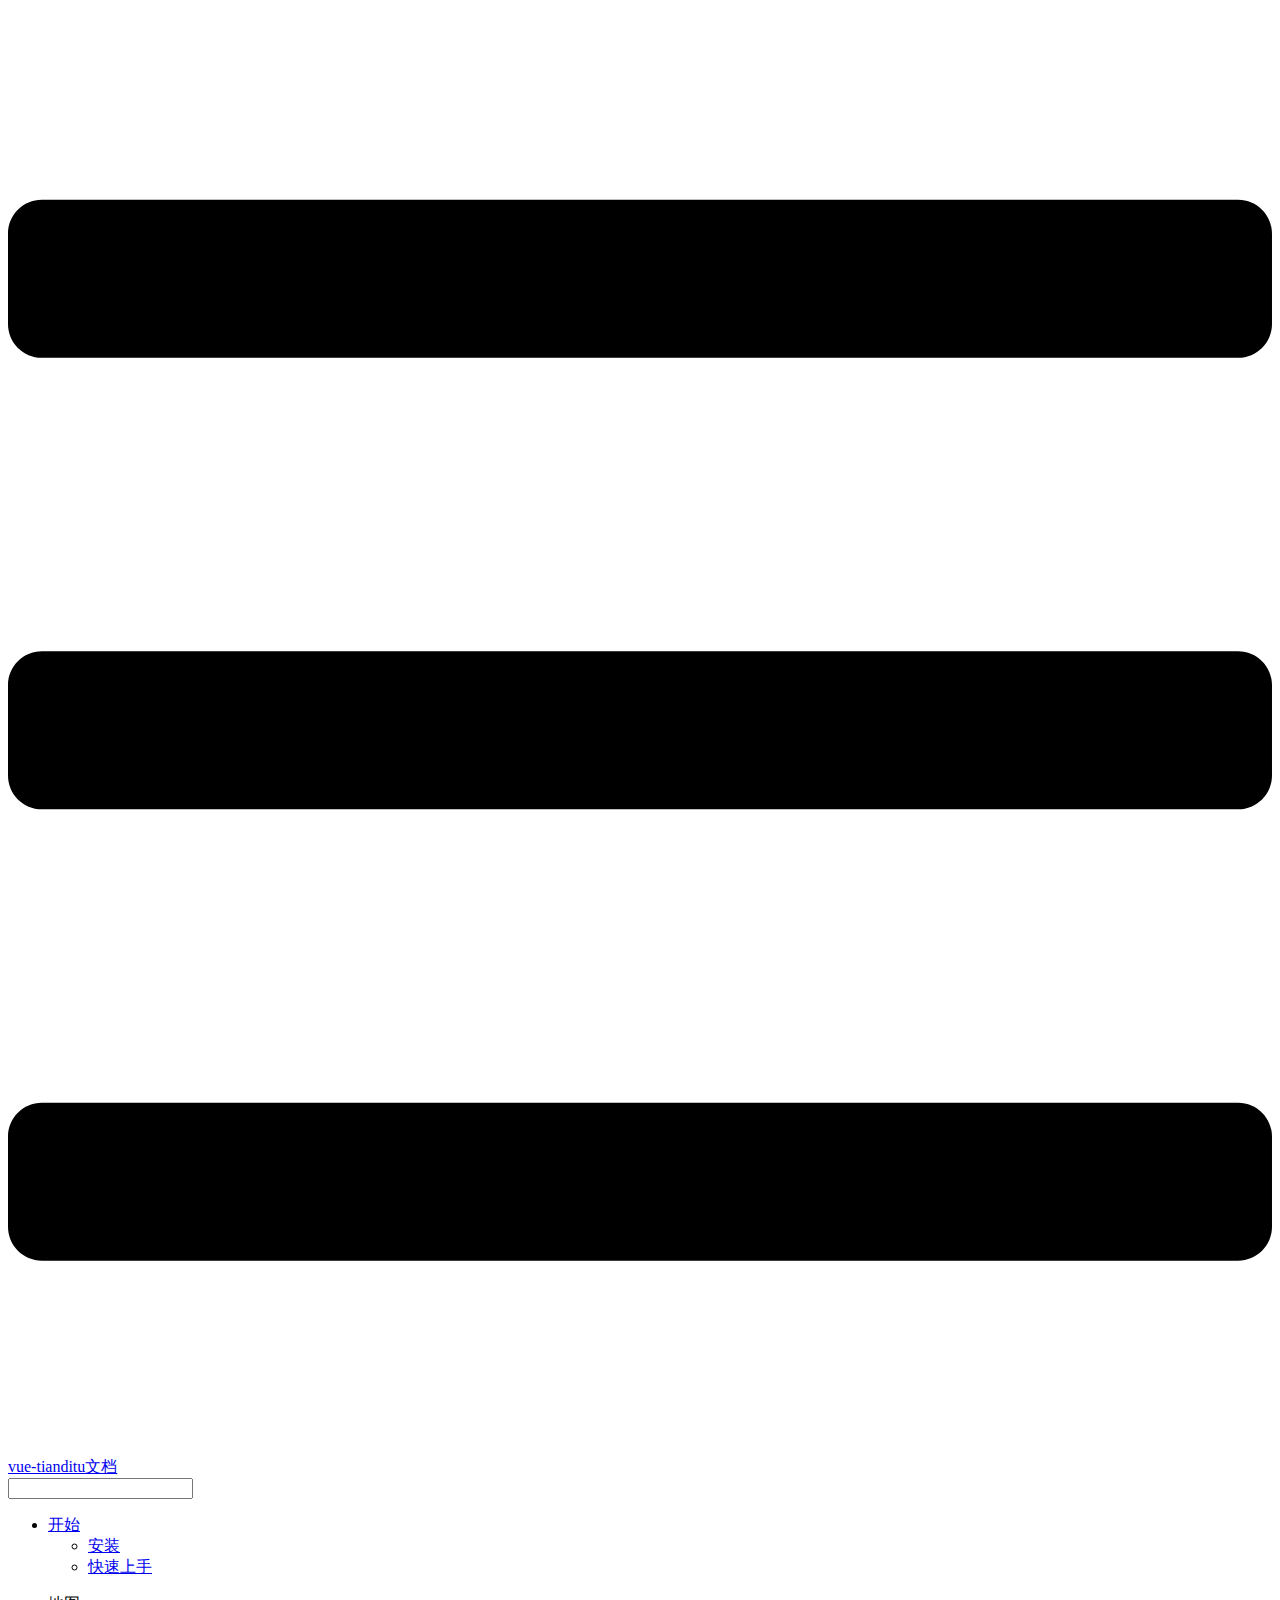
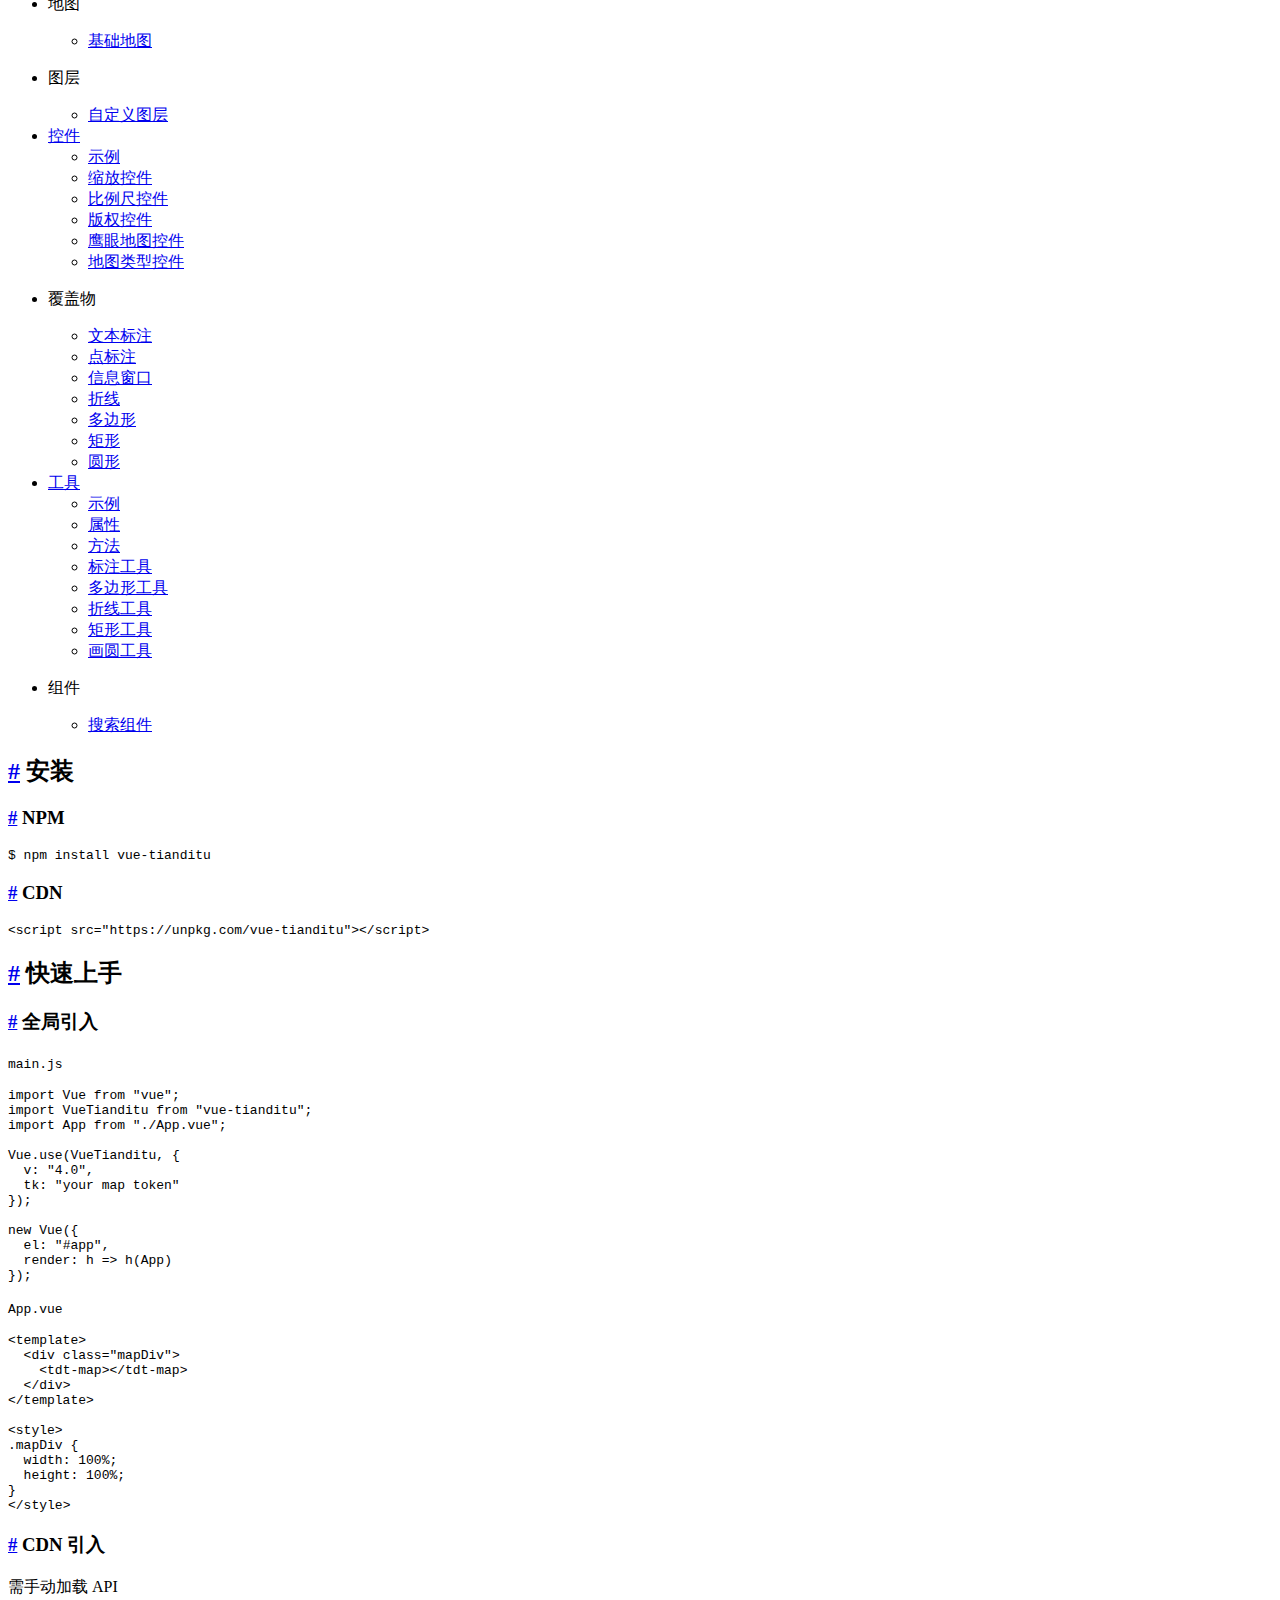
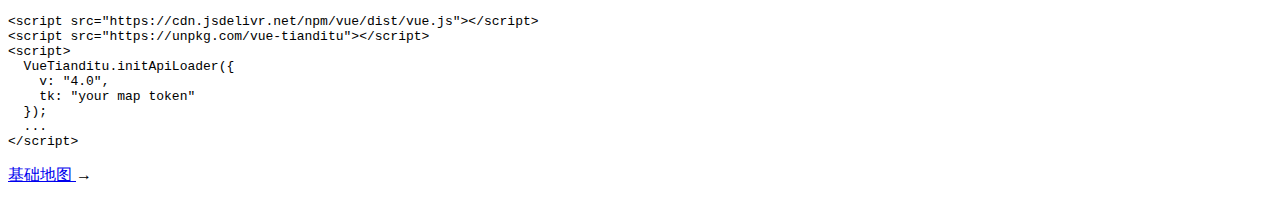
==== commit ac4a0c53: "Deploying to gh-pages from  @ 04b5fa29c2247754572cd099978c8fe48dc5254d 🚀" ====
--- a/index.html
+++ b/index.html
@@ -8,11 +8,11 @@
     
     <meta name="description" content="vue-tianditu文档">
     
-    <link rel="preload" href="/assets/css/0.styles.3c11d9ec.css" as="style"><link rel="preload" href="/assets/js/app.80e0f821.js" as="script"><link rel="preload" href="/assets/js/2.f4a19c6d.js" as="script"><link rel="preload" href="/assets/js/19.66ecd44b.js" as="script"><link rel="prefetch" href="/assets/js/10.270ecc62.js"><link rel="prefetch" href="/assets/js/11.b8e70ee4.js"><link rel="prefetch" href="/assets/js/12.94e54b1a.js"><link rel="prefetch" href="/assets/js/13.6008df1a.js"><link rel="prefetch" href="/assets/js/14.283a129e.js"><link rel="prefetch" href="/assets/js/15.d1addb69.js"><link rel="prefetch" href="/assets/js/16.40ecf0e8.js"><link rel="prefetch" href="/assets/js/17.2fe73d73.js"><link rel="prefetch" href="/assets/js/18.fd2f0d45.js"><link rel="prefetch" href="/assets/js/20.0c229068.js"><link rel="prefetch" href="/assets/js/21.38d8a437.js"><link rel="prefetch" href="/assets/js/22.f44e6a62.js"><link rel="prefetch" href="/assets/js/23.82f7e662.js"><link rel="prefetch" href="/assets/js/24.73f5dae1.js"><link rel="prefetch" href="/assets/js/25.b2b4d261.js"><link rel="prefetch" href="/assets/js/26.0e9a2d3e.js"><link rel="prefetch" href="/assets/js/27.5a5bf195.js"><link rel="prefetch" href="/assets/js/28.09f48ed1.js"><link rel="prefetch" href="/assets/js/29.2d4b1e3e.js"><link rel="prefetch" href="/assets/js/3.32e77984.js"><link rel="prefetch" href="/assets/js/30.08a95f87.js"><link rel="prefetch" href="/assets/js/31.8889f4e0.js"><link rel="prefetch" href="/assets/js/4.82f63c0c.js"><link rel="prefetch" href="/assets/js/5.4b957449.js"><link rel="prefetch" href="/assets/js/6.1e56fdca.js"><link rel="prefetch" href="/assets/js/7.1a3a2d5e.js"><link rel="prefetch" href="/assets/js/8.cba435c2.js"><link rel="prefetch" href="/assets/js/9.12fc1eb7.js">
-    <link rel="stylesheet" href="/assets/css/0.styles.3c11d9ec.css">
+    <link rel="preload" href="/vue-tianditu/assets/css/0.styles.b2f49628.css" as="style"><link rel="preload" href="/vue-tianditu/assets/js/app.6bd1d2df.js" as="script"><link rel="preload" href="/vue-tianditu/assets/js/2.f4a19c6d.js" as="script"><link rel="preload" href="/vue-tianditu/assets/js/19.66ecd44b.js" as="script"><link rel="prefetch" href="/vue-tianditu/assets/js/10.270ecc62.js"><link rel="prefetch" href="/vue-tianditu/assets/js/11.b8e70ee4.js"><link rel="prefetch" href="/vue-tianditu/assets/js/12.94e54b1a.js"><link rel="prefetch" href="/vue-tianditu/assets/js/13.6008df1a.js"><link rel="prefetch" href="/vue-tianditu/assets/js/14.283a129e.js"><link rel="prefetch" href="/vue-tianditu/assets/js/15.d1addb69.js"><link rel="prefetch" href="/vue-tianditu/assets/js/16.40ecf0e8.js"><link rel="prefetch" href="/vue-tianditu/assets/js/17.2fe73d73.js"><link rel="prefetch" href="/vue-tianditu/assets/js/18.fd2f0d45.js"><link rel="prefetch" href="/vue-tianditu/assets/js/20.0c229068.js"><link rel="prefetch" href="/vue-tianditu/assets/js/21.38d8a437.js"><link rel="prefetch" href="/vue-tianditu/assets/js/22.f44e6a62.js"><link rel="prefetch" href="/vue-tianditu/assets/js/23.82f7e662.js"><link rel="prefetch" href="/vue-tianditu/assets/js/24.73f5dae1.js"><link rel="prefetch" href="/vue-tianditu/assets/js/25.b2b4d261.js"><link rel="prefetch" href="/vue-tianditu/assets/js/26.0e9a2d3e.js"><link rel="prefetch" href="/vue-tianditu/assets/js/27.5a5bf195.js"><link rel="prefetch" href="/vue-tianditu/assets/js/28.09f48ed1.js"><link rel="prefetch" href="/vue-tianditu/assets/js/29.2d4b1e3e.js"><link rel="prefetch" href="/vue-tianditu/assets/js/3.32e77984.js"><link rel="prefetch" href="/vue-tianditu/assets/js/30.08a95f87.js"><link rel="prefetch" href="/vue-tianditu/assets/js/31.8889f4e0.js"><link rel="prefetch" href="/vue-tianditu/assets/js/4.82f63c0c.js"><link rel="prefetch" href="/vue-tianditu/assets/js/5.4b957449.js"><link rel="prefetch" href="/vue-tianditu/assets/js/6.1e56fdca.js"><link rel="prefetch" href="/vue-tianditu/assets/js/7.1a3a2d5e.js"><link rel="prefetch" href="/vue-tianditu/assets/js/8.cba435c2.js"><link rel="prefetch" href="/vue-tianditu/assets/js/9.12fc1eb7.js">
+    <link rel="stylesheet" href="/vue-tianditu/assets/css/0.styles.b2f49628.css">
   </head>
   <body>
-    <div id="app" data-server-rendered="true"><div class="theme-container"><header class="navbar"><div class="sidebar-button"><svg xmlns="http://www.w3.org/2000/svg" aria-hidden="true" role="img" viewBox="0 0 448 512" class="icon"><path fill="currentColor" d="M436 124H12c-6.627 0-12-5.373-12-12V80c0-6.627 5.373-12 12-12h424c6.627 0 12 5.373 12 12v32c0 6.627-5.373 12-12 12zm0 160H12c-6.627 0-12-5.373-12-12v-32c0-6.627 5.373-12 12-12h424c6.627 0 12 5.373 12 12v32c0 6.627-5.373 12-12 12zm0 160H12c-6.627 0-12-5.373-12-12v-32c0-6.627 5.373-12 12-12h424c6.627 0 12 5.373 12 12v32c0 6.627-5.373 12-12 12z"></path></svg></div> <a href="/" aria-current="page" class="home-link router-link-exact-active router-link-active"><!----> <span class="site-name">vue-tianditu文档</span></a> <div class="links"><div class="search-box"><input aria-label="Search" autocomplete="off" spellcheck="false" value=""> <!----></div> <!----></div></header> <div class="sidebar-mask"></div> <aside class="sidebar"><!---->  <ul class="sidebar-links"><li><a href="/" aria-current="page" class="active sidebar-link">开始</a><ul class="sidebar-sub-headers"><li class="sidebar-sub-header"><a href="/#安装" class="sidebar-link">安装</a></li><li class="sidebar-sub-header"><a href="/#快速上手" class="sidebar-link">快速上手</a></li></ul></li><li><section class="sidebar-group depth-0"><p class="sidebar-heading"><span>地图</span> <!----></p> <ul class="sidebar-links sidebar-group-items"><li><a href="/map/map.html" class="sidebar-link">基础地图</a></li></ul></section></li><li><section class="sidebar-group depth-0"><p class="sidebar-heading"><span>图层</span> <!----></p> <ul class="sidebar-links sidebar-group-items"><li><a href="/tilelayer/tilelayer.html" class="sidebar-link">自定义图层</a></li></ul></section></li><li><a href="/control/control.html" class="sidebar-link">控件</a><ul class="sidebar-sub-headers"><li class="sidebar-sub-header"><a href="/control/control.html#示例" class="sidebar-link">示例</a></li><li class="sidebar-sub-header"><a href="/control/control.html#缩放控件" class="sidebar-link">缩放控件</a></li><li class="sidebar-sub-header"><a href="/control/control.html#比例尺控件" class="sidebar-link">比例尺控件</a></li><li class="sidebar-sub-header"><a href="/control/control.html#版权控件" class="sidebar-link">版权控件</a></li><li class="sidebar-sub-header"><a href="/control/control.html#鹰眼地图控件" class="sidebar-link">鹰眼地图控件</a></li><li class="sidebar-sub-header"><a href="/control/control.html#地图类型控件" class="sidebar-link">地图类型控件</a></li></ul></li><li><section class="sidebar-group depth-0"><p class="sidebar-heading"><span>覆盖物</span> <!----></p> <ul class="sidebar-links sidebar-group-items"><li><a href="/overlay/label.html" class="sidebar-link">文本标注</a></li><li><a href="/overlay/marker.html" class="sidebar-link">点标注</a></li><li><a href="/overlay/infowindow.html" class="sidebar-link">信息窗口</a></li><li><a href="/overlay/polyline.html" class="sidebar-link">折线</a></li><li><a href="/overlay/polygon.html" class="sidebar-link">多边形</a></li><li><a href="/overlay/rectangle.html" class="sidebar-link">矩形</a></li><li><a href="/overlay/circle.html" class="sidebar-link">圆形</a></li></ul></section></li><li><a href="/mousetool/mousetool.html" class="sidebar-link">工具</a><ul class="sidebar-sub-headers"><li class="sidebar-sub-header"><a href="/mousetool/mousetool.html#示例" class="sidebar-link">示例</a></li><li class="sidebar-sub-header"><a href="/mousetool/mousetool.html#属性" class="sidebar-link">属性</a></li><li class="sidebar-sub-header"><a href="/mousetool/mousetool.html#方法" class="sidebar-link">方法</a></li><li class="sidebar-sub-header"><a href="/mousetool/mousetool.html#标注工具" class="sidebar-link">标注工具</a></li><li class="sidebar-sub-header"><a href="/mousetool/mousetool.html#多边形工具" class="sidebar-link">多边形工具</a></li><li class="sidebar-sub-header"><a href="/mousetool/mousetool.html#折线工具" class="sidebar-link">折线工具</a></li><li class="sidebar-sub-header"><a href="/mousetool/mousetool.html#矩形工具" class="sidebar-link">矩形工具</a></li><li class="sidebar-sub-header"><a href="/mousetool/mousetool.html#画圆工具" class="sidebar-link">画圆工具</a></li></ul></li><li><section class="sidebar-group depth-0"><p class="sidebar-heading"><span>组件</span> <!----></p> <ul class="sidebar-links sidebar-group-items"><li><a href="/component/search.html" class="sidebar-link">搜索组件</a></li></ul></section></li></ul> </aside> <main class="page"> <div class="theme-default-content content__default"><h2 id="安装"><a href="#安装" class="header-anchor">#</a> 安装</h2> <h3 id="npm"><a href="#npm" class="header-anchor">#</a> NPM</h3> <div class="language- extra-class"><pre class="language-text"><code>$ npm install vue-tianditu
+    <div id="app" data-server-rendered="true"><div class="theme-container"><header class="navbar"><div class="sidebar-button"><svg xmlns="http://www.w3.org/2000/svg" aria-hidden="true" role="img" viewBox="0 0 448 512" class="icon"><path fill="currentColor" d="M436 124H12c-6.627 0-12-5.373-12-12V80c0-6.627 5.373-12 12-12h424c6.627 0 12 5.373 12 12v32c0 6.627-5.373 12-12 12zm0 160H12c-6.627 0-12-5.373-12-12v-32c0-6.627 5.373-12 12-12h424c6.627 0 12 5.373 12 12v32c0 6.627-5.373 12-12 12zm0 160H12c-6.627 0-12-5.373-12-12v-32c0-6.627 5.373-12 12-12h424c6.627 0 12 5.373 12 12v32c0 6.627-5.373 12-12 12z"></path></svg></div> <a href="/vue-tianditu/" aria-current="page" class="home-link router-link-exact-active router-link-active"><!----> <span class="site-name">vue-tianditu文档</span></a> <div class="links"><div class="search-box"><input aria-label="Search" autocomplete="off" spellcheck="false" value=""> <!----></div> <!----></div></header> <div class="sidebar-mask"></div> <aside class="sidebar"><!---->  <ul class="sidebar-links"><li><a href="/vue-tianditu/" aria-current="page" class="active sidebar-link">开始</a><ul class="sidebar-sub-headers"><li class="sidebar-sub-header"><a href="/vue-tianditu/#安装" class="sidebar-link">安装</a></li><li class="sidebar-sub-header"><a href="/vue-tianditu/#快速上手" class="sidebar-link">快速上手</a></li></ul></li><li><section class="sidebar-group depth-0"><p class="sidebar-heading"><span>地图</span> <!----></p> <ul class="sidebar-links sidebar-group-items"><li><a href="/vue-tianditu/map/map.html" class="sidebar-link">基础地图</a></li></ul></section></li><li><section class="sidebar-group depth-0"><p class="sidebar-heading"><span>图层</span> <!----></p> <ul class="sidebar-links sidebar-group-items"><li><a href="/vue-tianditu/tilelayer/tilelayer.html" class="sidebar-link">自定义图层</a></li></ul></section></li><li><a href="/vue-tianditu/control/control.html" class="sidebar-link">控件</a><ul class="sidebar-sub-headers"><li class="sidebar-sub-header"><a href="/vue-tianditu/control/control.html#示例" class="sidebar-link">示例</a></li><li class="sidebar-sub-header"><a href="/vue-tianditu/control/control.html#缩放控件" class="sidebar-link">缩放控件</a></li><li class="sidebar-sub-header"><a href="/vue-tianditu/control/control.html#比例尺控件" class="sidebar-link">比例尺控件</a></li><li class="sidebar-sub-header"><a href="/vue-tianditu/control/control.html#版权控件" class="sidebar-link">版权控件</a></li><li class="sidebar-sub-header"><a href="/vue-tianditu/control/control.html#鹰眼地图控件" class="sidebar-link">鹰眼地图控件</a></li><li class="sidebar-sub-header"><a href="/vue-tianditu/control/control.html#地图类型控件" class="sidebar-link">地图类型控件</a></li></ul></li><li><section class="sidebar-group depth-0"><p class="sidebar-heading"><span>覆盖物</span> <!----></p> <ul class="sidebar-links sidebar-group-items"><li><a href="/vue-tianditu/overlay/label.html" class="sidebar-link">文本标注</a></li><li><a href="/vue-tianditu/overlay/marker.html" class="sidebar-link">点标注</a></li><li><a href="/vue-tianditu/overlay/infowindow.html" class="sidebar-link">信息窗口</a></li><li><a href="/vue-tianditu/overlay/polyline.html" class="sidebar-link">折线</a></li><li><a href="/vue-tianditu/overlay/polygon.html" class="sidebar-link">多边形</a></li><li><a href="/vue-tianditu/overlay/rectangle.html" class="sidebar-link">矩形</a></li><li><a href="/vue-tianditu/overlay/circle.html" class="sidebar-link">圆形</a></li></ul></section></li><li><a href="/vue-tianditu/mousetool/mousetool.html" class="sidebar-link">工具</a><ul class="sidebar-sub-headers"><li class="sidebar-sub-header"><a href="/vue-tianditu/mousetool/mousetool.html#示例" class="sidebar-link">示例</a></li><li class="sidebar-sub-header"><a href="/vue-tianditu/mousetool/mousetool.html#属性" class="sidebar-link">属性</a></li><li class="sidebar-sub-header"><a href="/vue-tianditu/mousetool/mousetool.html#方法" class="sidebar-link">方法</a></li><li class="sidebar-sub-header"><a href="/vue-tianditu/mousetool/mousetool.html#标注工具" class="sidebar-link">标注工具</a></li><li class="sidebar-sub-header"><a href="/vue-tianditu/mousetool/mousetool.html#多边形工具" class="sidebar-link">多边形工具</a></li><li class="sidebar-sub-header"><a href="/vue-tianditu/mousetool/mousetool.html#折线工具" class="sidebar-link">折线工具</a></li><li class="sidebar-sub-header"><a href="/vue-tianditu/mousetool/mousetool.html#矩形工具" class="sidebar-link">矩形工具</a></li><li class="sidebar-sub-header"><a href="/vue-tianditu/mousetool/mousetool.html#画圆工具" class="sidebar-link">画圆工具</a></li></ul></li><li><section class="sidebar-group depth-0"><p class="sidebar-heading"><span>组件</span> <!----></p> <ul class="sidebar-links sidebar-group-items"><li><a href="/vue-tianditu/component/search.html" class="sidebar-link">搜索组件</a></li></ul></section></li></ul> </aside> <main class="page"> <div class="theme-default-content content__default"><h2 id="安装"><a href="#安装" class="header-anchor">#</a> 安装</h2> <h3 id="npm"><a href="#npm" class="header-anchor">#</a> NPM</h3> <div class="language- extra-class"><pre class="language-text"><code>$ npm install vue-tianditu
 </code></pre></div><h3 id="cdn"><a href="#cdn" class="header-anchor">#</a> CDN</h3> <div class="language- extra-class"><pre class="language-text"><code>&lt;script src=&quot;https://unpkg.com/vue-tianditu&quot;&gt;&lt;/script&gt;
 </code></pre></div><h2 id="快速上手"><a href="#快速上手" class="header-anchor">#</a> 快速上手</h2> <h3 id="全局引入"><a href="#全局引入" class="header-anchor">#</a> 全局引入</h3> <p><code>main.js</code></p> <div class="language-js extra-class"><pre class="language-js"><code><span class="token keyword">import</span> Vue <span class="token keyword">from</span> <span class="token string">&quot;vue&quot;</span><span class="token punctuation">;</span>
 <span class="token keyword">import</span> VueTianditu <span class="token keyword">from</span> <span class="token string">&quot;vue-tianditu&quot;</span><span class="token punctuation">;</span>
@@ -48,11 +48,11 @@
   <span class="token punctuation">}</span><span class="token punctuation">)</span><span class="token punctuation">;</span>
   <span class="token operator">...</span>
 </span></span><span class="token tag"><span class="token tag"><span class="token punctuation">&lt;/</span>script</span><span class="token punctuation">&gt;</span></span>
-</code></pre></div></div> <footer class="page-edit"><!----> <!----></footer> <div class="page-nav"><p class="inner"><!----> <span class="next"><a href="/map/map.html">
+</code></pre></div></div> <footer class="page-edit"><!----> <!----></footer> <div class="page-nav"><p class="inner"><!----> <span class="next"><a href="/vue-tianditu/map/map.html">
         基础地图
       </a>
       →
     </span></p></div> </main></div><div class="global-ui"></div></div>
-    <script src="/assets/js/app.80e0f821.js" defer></script><script src="/assets/js/2.f4a19c6d.js" defer></script><script src="/assets/js/19.66ecd44b.js" defer></script>
+    <script src="/vue-tianditu/assets/js/app.6bd1d2df.js" defer></script><script src="/vue-tianditu/assets/js/2.f4a19c6d.js" defer></script><script src="/vue-tianditu/assets/js/19.66ecd44b.js" defer></script>
   </body>
 </html>
